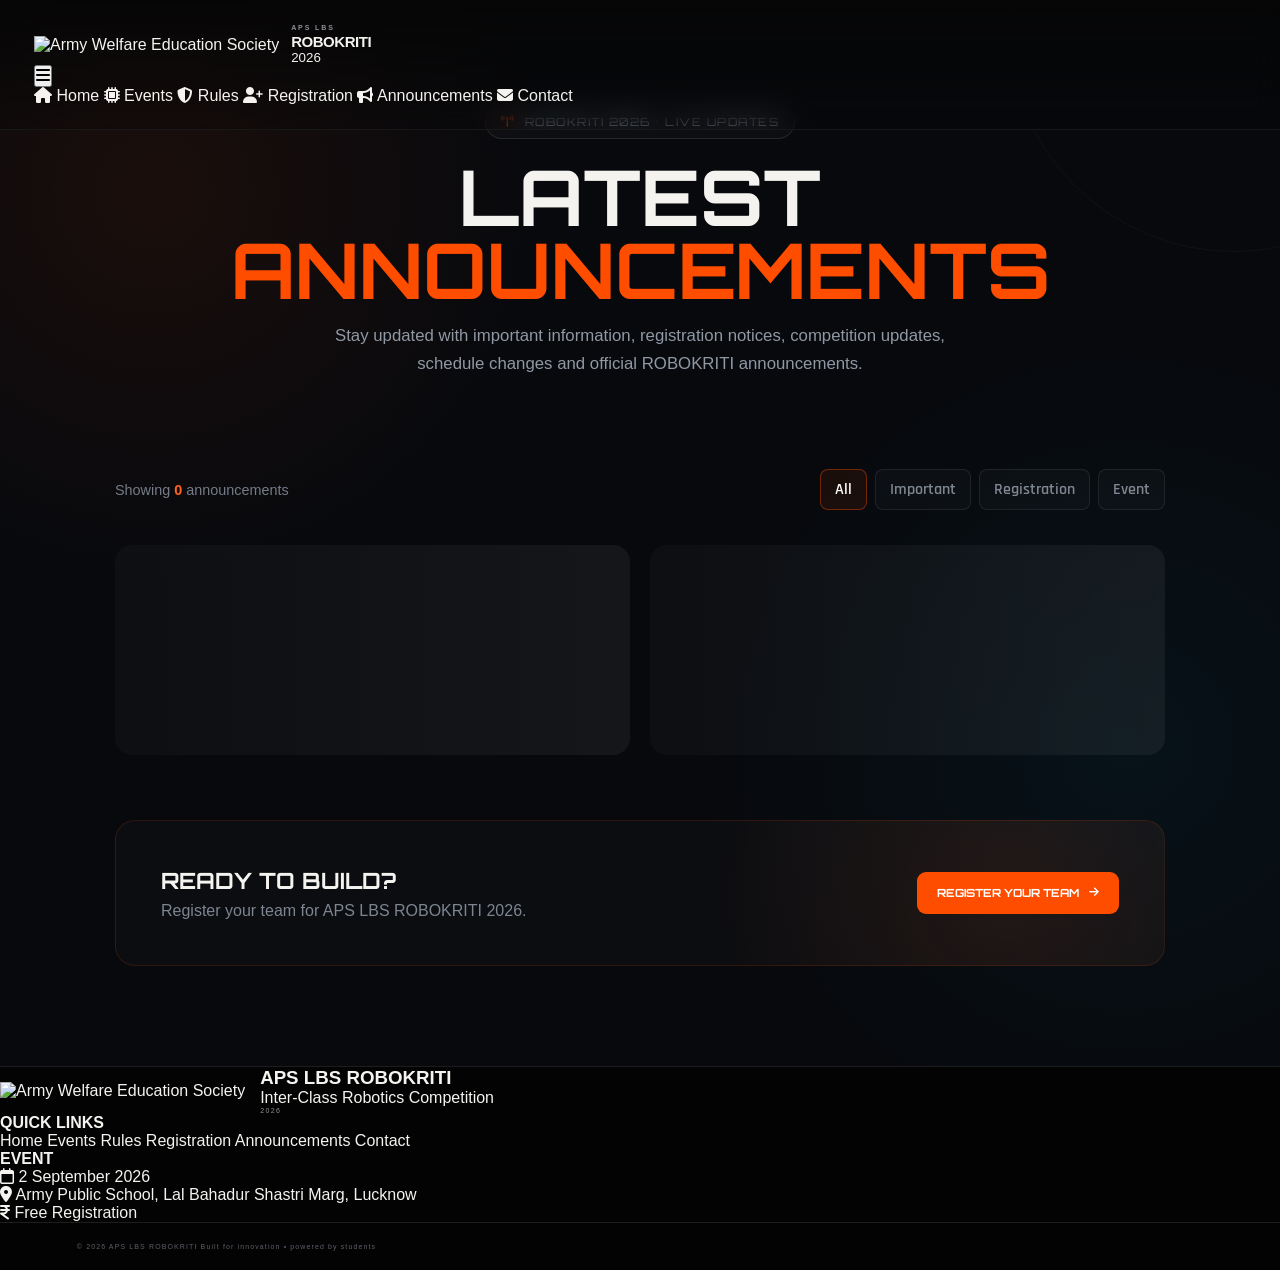
==== announcements.html @ d6bb949b "Add announcements.html with initial structure and styles" ====
<!DOCTYPE html>
<html lang="en">
<head>
  <meta charset="UTF-8">
  <meta name="viewport" content="width=device-width, initial-scale=1.0">

  <title>Announcements | APS LBS ROBOKRITI 2026</title>

  <meta
    name="description"
    content="Latest announcements and updates from APS LBS ROBOKRITI 2026."
  >

  <link rel="preconnect" href="https://fonts.googleapis.com">
  <link rel="preconnect" href="https://fonts.gstatic.com" crossorigin>

  <link
    href="https://fonts.googleapis.com/css2?family=Orbitron:wght@400;500;600;700;800&family=Rajdhani:wght@400;500;600;700&display=swap"
    rel="stylesheet"
  >

  <link
    rel="stylesheet"
    href="https://cdnjs.cloudflare.com/ajax/libs/font-awesome/6.5.2/css/all.min.css"
  >

  <link rel="stylesheet" href="style.css">

  <style>

    /* =====================================================
       ANNOUNCEMENTS PAGE
    ===================================================== */

    .announcement-page {
      min-height: 100vh;
      background:
        radial-gradient(
          circle at 12% 18%,
          rgba(255, 77, 0, .08),
          transparent 28%
        ),
        radial-gradient(
          circle at 88% 70%,
          rgba(0, 190, 255, .05),
          transparent 30%
        ),
        #07090d;
    }

    .announcement-hero {
      padding: 105px 0 70px;
      position: relative;
      overflow: hidden;
    }

    .announcement-hero::before {
      content: "";
      position: absolute;
      width: 450px;
      height: 450px;
      border: 1px solid rgba(255,255,255,.035);
      border-radius: 50%;
      right: -180px;
      top: -200px;
    }

    .announcement-hero-inner {
      max-width: 950px;
      margin: auto;
      text-align: center;
      position: relative;
      z-index: 1;
    }

    .page-eyebrow {
      display: inline-flex;
      align-items: center;
      gap: 9px;
      padding: 9px 15px;
      border: 1px solid rgba(255,255,255,.1);
      border-radius: 50px;
      background: rgba(255,255,255,.025);
      color: #aeb4bf;
      font-family: "Orbitron", sans-serif;
      font-size: .7rem;
      letter-spacing: 1.5px;
    }

    .page-eyebrow i {
      color: #ff5b18;
    }

    .announcement-hero h1 {
      margin: 22px 0 15px;
      font-family: "Orbitron", sans-serif;
      font-size: clamp(2.5rem, 6vw, 5.4rem);
      line-height: .95;
    }

    .announcement-hero h1 span {
      color: #ff4d00;
    }

    .announcement-hero p {
      max-width: 650px;
      margin: auto;
      color: #9098a4;
      font-size: 1.05rem;
      line-height: 1.7;
    }


    /* =====================================================
       FILTER BAR
    ===================================================== */

    .announcement-content {
      padding: 20px 0 100px;
    }

    .announcement-toolbar {
      max-width: 1050px;
      margin: 0 auto 35px;
      display: flex;
      justify-content: space-between;
      align-items: center;
      gap: 20px;
    }

    .announcement-count {
      color: #747c87;
      font-size: .9rem;
    }

    .announcement-count strong {
      color: #ff641f;
    }

    .announcement-filters {
      display: flex;
      gap: 8px;
      flex-wrap: wrap;
    }

    .filter-btn {
      border: 1px solid rgba(255,255,255,.08);
      background: rgba(255,255,255,.025);
      color: #7f8792;
      padding: 9px 14px;
      border-radius: 8px;
      cursor: pointer;
      font-family: "Rajdhani", sans-serif;
      font-weight: 600;
      transition: .25s ease;
    }

    .filter-btn:hover,
    .filter-btn.active {
      color: white;
      border-color: rgba(255,77,0,.4);
      background: rgba(255,77,0,.08);
    }


    /* =====================================================
       ANNOUNCEMENT GRID
    ===================================================== */

    .announcement-grid {
      max-width: 1050px;
      margin: auto;
      display: grid;
      grid-template-columns: repeat(2, 1fr);
      gap: 20px;
    }

    .announcement-card {
      position: relative;
      padding: 27px;
      border: 1px solid rgba(255,255,255,.08);
      border-radius: 17px;
      background: rgba(14,17,22,.9);
      overflow: hidden;
      transition:
        transform .3s ease,
        border-color .3s ease,
        box-shadow .3s ease;
    }

    .announcement-card::before {
      content: "";
      position: absolute;
      left: 0;
      top: 20px;
      bottom: 20px;
      width: 2px;
      background: #ff4d00;
      opacity: .8;
    }

    .announcement-card:hover {
      transform: translateY(-5px);
      border-color: rgba(255,77,0,.28);
      box-shadow: 0 20px 55px rgba(0,0,0,.25);
    }

    .announcement-card.hidden {
      display: none;
    }

    .announcement-meta {
      display: flex;
      justify-content: space-between;
      align-items: center;
      gap: 15px;
      margin-bottom: 18px;
    }

    .announcement-tag {
      padding: 5px 9px;
      border-radius: 6px;
      background: rgba(255,77,0,.08);
      color: #ff651f;
      font-family: "Orbitron", sans-serif;
      font-size: .6rem;
      letter-spacing: .8px;
    }

    .announcement-date {
      color: #656d78;
      font-size: .78rem;
    }

    .announcement-card h2 {
      margin: 0 0 10px;
      font-family: "Orbitron", sans-serif;
      font-size: 1.05rem;
      line-height: 1.45;
    }

    .announcement-card p {
      margin: 0;
      color: #858d99;
      line-height: 1.65;
      font-size: .92rem;
    }

    .announcement-footer {
      margin-top: 20px;
      padding-top: 15px;
      border-top: 1px solid rgba(255,255,255,.06);
      display: flex;
      align-items: center;
      gap: 8px;
      color: #626a75;
      font-size: .75rem;
    }

    .announcement-footer i {
      color: #ff5d18;
    }


    /* =====================================================
       EMPTY STATE
    ===================================================== */

    .empty-state {
      max-width: 700px;
      margin: 30px auto;
      padding: 60px 25px;
      text-align: center;
      border: 1px dashed rgba(255,255,255,.1);
      border-radius: 18px;
      background: rgba(255,255,255,.015);
    }

    .empty-state i {
      font-size: 2.5rem;
      color: #505863;
      margin-bottom: 20px;
    }

    .empty-state h2 {
      margin: 0 0 10px;
      font-family: "Orbitron", sans-serif;
      font-size: 1.2rem;
    }

    .empty-state p {
      color: #727a85;
      line-height: 1.6;
      margin: 0;
    }


    /* =====================================================
       LOADING
    ===================================================== */

    .announcement-loading {
      max-width: 1050px;
      margin: auto;
      display: grid;
      grid-template-columns: repeat(2, 1fr);
      gap: 20px;
    }

    .loading-card {
      height: 210px;
      border-radius: 17px;
      background:
        linear-gradient(
          90deg,
          rgba(255,255,255,.025),
          rgba(255,255,255,.055),
          rgba(255,255,255,.025)
        );
      background-size: 200% 100%;
      animation: loadingMove 1.5s infinite;
    }

    @keyframes loadingMove {

      0% {
        background-position: 200% 0;
      }

      100% {
        background-position: -200% 0;
      }

    }


    /* =====================================================
       CTA
    ===================================================== */

    .announcement-cta {
      max-width: 1050px;
      margin: 65px auto 0;
      padding: 45px;
      border: 1px solid rgba(255,77,0,.14);
      border-radius: 20px;
      background:
        radial-gradient(
          circle at 85% 50%,
          rgba(255,77,0,.09),
          transparent 35%
        ),
        rgba(255,255,255,.02);
      display: flex;
      justify-content: space-between;
      align-items: center;
      gap: 25px;
    }

    .announcement-cta h2 {
      margin: 0 0 8px;
      font-family: "Orbitron", sans-serif;
      font-size: 1.4rem;
    }

    .announcement-cta p {
      margin: 0;
      color: #7d8590;
    }

    .announcement-cta a {
      flex-shrink: 0;
      display: inline-flex;
      align-items: center;
      gap: 10px;
      padding: 14px 20px;
      border-radius: 9px;
      background: #ff4d00;
      color: white;
      text-decoration: none;
      font-family: "Orbitron", sans-serif;
      font-size: .7rem;
      font-weight: 700;
    }


    /* =====================================================
       RESPONSIVE
    ===================================================== */

    @media (max-width: 750px) {

      .announcement-hero {
        padding: 75px 0 45px;
      }

      .announcement-grid,
      .announcement-loading {
        grid-template-columns: 1fr;
      }

      .announcement-toolbar {
        flex-direction: column;
        align-items: flex-start;
      }

      .announcement-cta {
        flex-direction: column;
        align-items: flex-start;
        padding: 30px 25px;
      }

      .announcement-cta a {
        width: 100%;
        justify-content: center;
      }

    }

  </style>
</head>


<body>


<!-- =====================================================
     HEADER
===================================================== -->

<header class="site-header">

  <div class="container nav-container">

    <a href="index.html" class="brand">

      <img
        src="https://i.ibb.co/4ZPrGYz7/Army-Welfare-Education-Society-logo-1.png"
        alt="Army Welfare Education Society"
      >

      <div class="brand-text">

        <span>APS LBS</span>

        <strong>ROBOKRITI</strong>

        <small>2026</small>

      </div>

    </a>


    <button
      class="menu-toggle"
      id="menuToggle"
      type="button"
      aria-label="Open menu"
    >

      <i class="fa-solid fa-bars"></i>

    </button>


    <nav
      class="main-nav"
      id="mainNav"
    >

      <a href="index.html">

        <i class="fa-solid fa-house"></i>

        Home

      </a>


      <a href="events.html">

        <i class="fa-solid fa-microchip"></i>

        Events

      </a>


      <a href="rules.html">

        <i class="fa-solid fa-shield-halved"></i>

        Rules

      </a>


      <a href="registration.html">

        <i class="fa-solid fa-user-plus"></i>

        Registration

      </a>


      <a
        href="announcements.html"
        class="active"
      >

        <i class="fa-solid fa-bullhorn"></i>

        Announcements

      </a>


      <a href="contact.html">

        <i class="fa-solid fa-envelope"></i>

        Contact

      </a>

    </nav>

  </div>

</header>



<main class="announcement-page">


<!-- =====================================================
     HERO
===================================================== -->

<section class="announcement-hero">

  <div class="container announcement-hero-inner">

    <div class="page-eyebrow">

      <i class="fa-solid fa-tower-broadcast"></i>

      ROBOKRITI 2026 • LIVE UPDATES

    </div>


    <h1>

      LATEST
      <span>ANNOUNCEMENTS</span>

    </h1>


    <p>

      Stay updated with important information,
      registration notices, competition updates,
      schedule changes and official ROBOKRITI announcements.

    </p>

  </div>

</section>



<!-- =====================================================
     CONTENT
===================================================== -->

<section class="announcement-content">

  <div class="container">


    <div class="announcement-toolbar">

      <div class="announcement-count">

        Showing
        <strong id="announcementCount">0</strong>
        announcements

      </div>


      <div class="announcement-filters">

        <button
          class="filter-btn active"
          data-filter="all"
        >
          All
        </button>

        <button
          class="filter-btn"
          data-filter="important"
        >
          Important
        </button>

        <button
          class="filter-btn"
          data-filter="registration"
        >
          Registration
        </button>

        <button
          class="filter-btn"
          data-filter="event"
        >
          Event
        </button>

      </div>

    </div>



    <!-- LOADING -->

    <div
      class="announcement-loading"
      id="announcementLoading"
    >

      <div class="loading-card"></div>

      <div class="loading-card"></div>

    </div>



    <!-- ANNOUNCEMENTS -->

    <div
      class="announcement-grid"
      id="announcementGrid"
    ></div>



    <!-- EMPTY -->

    <div
      class="empty-state"
      id="emptyState"
      style="display:none;"
    >

      <i class="fa-regular fa-bell-slash"></i>

      <h2>
        NO ANNOUNCEMENTS YET
      </h2>

      <p>
        There are currently no published announcements.
        Please check back later for official ROBOKRITI updates.
      </p>

    </div>



    <!-- CTA -->

    <div class="announcement-cta">

      <div>

        <h2>
          READY TO BUILD?
        </h2>

        <p>
          Register your team for APS LBS ROBOKRITI 2026.
        </p>

      </div>


      <a href="registration.html">

        REGISTER YOUR TEAM

        <i class="fa-solid fa-arrow-right"></i>

      </a>

    </div>

  </div>

</section>

</main>



<!-- =====================================================
     FOOTER
===================================================== -->

<footer class="site-footer">

  <div class="container footer-grid">


    <div class="footer-brand">

      <img
        src="https://i.ibb.co/4ZPrGYz7/Army-Welfare-Education-Society-logo-1.png"
        alt="Army Welfare Education Society"
      >

      <div>

        <h3>
          APS LBS ROBOKRITI
        </h3>

        <p>
          Inter-Class Robotics Competition
        </p>

        <span>
          2026
        </span>

      </div>

    </div>


    <div class="footer-links">

      <h4>
        QUICK LINKS
      </h4>

      <a href="index.html">
        Home
      </a>

      <a href="events.html">
        Events
      </a>

      <a href="rules.html">
        Rules
      </a>

      <a href="registration.html">
        Registration
      </a>

      <a href="announcements.html">
        Announcements
      </a>

      <a href="contact.html">
        Contact
      </a>

    </div>


    <div class="footer-event">

      <h4>
        EVENT
      </h4>

      <p>

        <i class="fa-regular fa-calendar"></i>

        2 September 2026

      </p>


      <p>

        <i class="fa-solid fa-location-dot"></i>

        Army Public School,
        Lal Bahadur Shastri Marg, Lucknow

      </p>


      <p>

        <i class="fa-solid fa-indian-rupee-sign"></i>

        Free Registration

      </p>

    </div>

  </div>


  <div class="footer-bottom">

    <div class="container">

      <span>
        © 2026 APS LBS ROBOKRITI
      </span>

      <span>
        Built for innovation • powered by students
      </span>

    </div>

  </div>

</footer>



<!-- =====================================================
     FIREBASE
===================================================== -->

<script type="module">

  import {
    initializeApp
  } from
  "https://www.gstatic.com/firebasejs/12.17.1/firebase-app.js";


  import {
    getDatabase,
    ref,
    onValue
  } from
  "https://www.gstatic.com/firebasejs/12.17.1/firebase-database.js";


  /* =====================================================
     FIREBASE CONFIG
  ===================================================== */

  const firebaseConfig = {

    apiKey:
      "AIzaSyDW7Wi_8ea-Ph1TvIEpobXeIFUQQox_Yhg",

    authDomain:
      "robokriti-2026.firebaseapp.com",

    databaseURL:
      "https://robokriti-2026-default-rtdb.firebaseio.com",

    projectId:
      "robokriti-2026",

    storageBucket:
      "robokriti-2026.firebasestorage.app",

    messagingSenderId:
      "914721813222",

    appId:
      "1:914721813222:web:57abd3093b8255330dc127",

    measurementId:
      "G-Z0S778MGZZ"

  };


  /* =====================================================
     INITIALIZE
  ===================================================== */

  const app =
    initializeApp(firebaseConfig);

  const database =
    getDatabase(app);


  /* =====================================================
     ELEMENTS
  ===================================================== */

  const grid =
    document.getElementById(
      "announcementGrid"
    );

  const loading =
    document.getElementById(
      "announcementLoading"
    );

  const empty =
    document.getElementById(
      "emptyState"
    );

  const count =
    document.getElementById(
      "announcementCount"
    );


  let announcements = [];

  let currentFilter = "all";


  /* =====================================================
     DATE FORMATTER
  ===================================================== */

  function formatDate(value) {

    if (!value) {
      return "Recently";
    }


    const date =
      new Date(value);


    if (Number.isNaN(date.getTime())) {
      return "Recently";
    }


    return date.toLocaleDateString(
      "en-IN",
      {
        day: "numeric",
        month: "short",
        year: "numeric"
      }
    );

  }


  /* =====================================================
     ESCAPE HTML
     
     Important because announcement text is stored
     in Firebase and should never be inserted directly
     as raw HTML.
  ===================================================== */

  function escapeHTML(value) {

    return String(value ?? "")
      .replace(/&/g, "&amp;")
      .replace(/</g, "&lt;")
      .replace(/>/g, "&gt;")
      .replace(/"/g, "&quot;")
      .replace(/'/g, "&#039;");

  }


  /* =====================================================
     CATEGORY NORMALIZER
  ===================================================== */

  function normalizeCategory(category) {

    const value =
      String(category || "")
        .trim()
        .toLowerCase();


    if (
      value === "important" ||
      value === "registration" ||
      value === "event"
    ) {

      return value;

    }


    return "event";

  }


  /* =====================================================
     RENDER
  ===================================================== */

  function renderAnnouncements() {

    grid.innerHTML = "";


    const filtered =
      announcements.filter(item => {

        if (currentFilter === "all") {
          return true;
        }

        return normalizeCategory(
          item.category
        ) === currentFilter;

      });


    count.textContent =
      filtered.length;


    if (filtered.length === 0) {

      empty.style.display = "block";

      return;

    }


    empty.style.display = "none";


    filtered.forEach(item => {

      const category =
        normalizeCategory(
          item.category
        );


      const card =
        document.createElement("article");


      card.className =
        "announcement-card";


      card.dataset.category =
        category;


      card.innerHTML = `

        <div class="announcement-meta">

          <span class="announcement-tag">

            ${escapeHTML(
              category.toUpperCase()
            )}

          </span>

          <span class="announcement-date">

            ${escapeHTML(
              formatDate(
                item.createdAt ||
                item.date
              )
            )}

          </span>

        </div>


        <h2>

          ${escapeHTML(
            item.title ||
            "ROBOKRITI Announcement"
          )}

        </h2>


        <p>

          ${escapeHTML(
            item.message ||
            item.description ||
            ""
          )}

        </p>


        <div class="announcement-footer">

          <i class="fa-solid fa-circle-check"></i>

          Official ROBOKRITI Update

        </div>

      `;


      grid.appendChild(card);

    });

  }


  /* =====================================================
     FIREBASE ANNOUNCEMENTS
     
     Expected structure:
     
     announcements
       announcementId
         title
         message
         category
         createdAt
         published
     
  ===================================================== */

  const announcementsRef =
    ref(
      database,
      "announcements"
    );


  onValue(
    announcementsRef,
    snapshot => {

      loading.style.display = "none";


      if (!snapshot.exists()) {

        announcements = [];

        renderAnnouncements();

        return;

      }


      const data =
        snapshot.val();


      announcements =
        Object.entries(data)
          .map(
            ([id, value]) => ({

              id,

              ...value

            })
          )
          .filter(item => {

            /*
              Only display announcements that
              are explicitly published.

              If the field doesn't exist, we also
              allow the announcement for compatibility
              with the first version of the system.
            */

            return (
              item.published === undefined ||
              item.published === true
            );

          })
          .sort(
            (a, b) => {

              const dateA =
                new Date(
                  a.createdAt ||
                  a.date ||
                  0
                ).getTime();

              const dateB =
                new Date(
                  b.createdAt ||
                  b.date ||
                  0
                ).getTime();

              return dateB - dateA;

            }
          );


      renderAnnouncements();

    },

    error => {

      console.error(
        "Announcement read error:",
        error
      );


      loading.style.display = "none";

      announcements = [];

      renderAnnouncements();

    }
  );


  /* =====================================================
     FILTERS
  ===================================================== */

  document
    .querySelectorAll(".filter-btn")
    .forEach(button => {

      button.addEventListener(
        "click",
        () => {

          document
            .querySelectorAll(".filter-btn")
            .forEach(btn =>
              btn.classList.remove("active")
            );


          button.classList.add("active");


          currentFilter =
            button.dataset.filter;


          renderAnnouncements();

        }
      );

    });


  /* =====================================================
     MOBILE NAVIGATION
  ===================================================== */

  const menuToggle =
    document.getElementById(
      "menuToggle"
    );

  const mainNav =
    document.getElementById(
      "mainNav"
    );


  menuToggle.addEventListener(
    "click",
    () => {

      mainNav.classList.toggle("open");


      const icon =
        menuToggle.querySelector("i");


      if (
        mainNav.classList.contains("open")
      ) {

        icon.classList.remove(
          "fa-bars"
        );

        icon.classList.add(
          "fa-xmark"
        );

      } else {

        icon.classList.remove(
          "fa-xmark"
        );

        icon.classList.add(
          "fa-bars"
        );

      }

    }
  );


  document
    .querySelectorAll(".main-nav a")
    .forEach(link => {

      link.addEventListener(
        "click",
        () => {

          mainNav.classList.remove(
            "open"
          );


          const icon =
            menuToggle.querySelector("i");


          icon.classList.remove(
            "fa-xmark"
          );

          icon.classList.add(
            "fa-bars"
          );

        }
      );

    });

</script>

</body>
  </html>
---- style.css ----
/* =========================================================
   APS LBS ROBOKRITI 2026
   GLOBAL DESIGN SYSTEM
========================================================= */

:root {
    --bg: #050505;
    --bg-soft: #0a0a0d;
    --surface: #101014;
    --surface-2: #15151b;

    --text: #f4f3ef;
    --muted: #8f9099;
    --muted-2: #5e6069;

    --line: rgba(255,255,255,0.10);
    --line-bright: rgba(255,255,255,0.18);

    --purple: #9d6cff;
    --purple-soft: rgba(157,108,255,0.22);

    --blue: #4c8dff;
    --orange: #ff7b45;

    --green: #67f5a1;

    --max-width: 1440px;

    --ease: cubic-bezier(.16,1,.3,1);
}


/* =========================================================
   RESET
========================================================= */

* {
    margin: 0;
    padding: 0;
    box-sizing: border-box;
}

html {
    scroll-behavior: smooth;
    background: var(--bg);
}

body {
    min-height: 100vh;
    background: var(--bg);
    color: var(--text);

    font-family: "Inter", sans-serif;

    overflow-x: hidden;

    -webkit-font-smoothing: antialiased;
    text-rendering: optimizeLegibility;
}

body.menu-open {
    overflow: hidden;
}

a {
    color: inherit;
    text-decoration: none;
}

button {
    font: inherit;
}

img {
    max-width: 100%;
    display: block;
}


/* =========================================================
   PRELOADER
========================================================= */

.preloader {
    position: fixed;
    inset: 0;
    z-index: 99999;

    display: flex;
    flex-direction: column;
    align-items: center;
    justify-content: center;

    background: #030303;

    transition:
        opacity .8s var(--ease),
        visibility .8s var(--ease);
}

.preloader.loaded {
    opacity: 0;
    visibility: hidden;
    pointer-events: none;
}

.loader-logo {
    text-align: center;
    line-height: .9;
}

.loader-logo span {
    display: block;

    margin-bottom: 9px;

    color: var(--muted);

    font-size: 10px;
    font-weight: 700;
    letter-spacing: .28em;
}

.loader-logo strong {
    display: block;

    font-family: "Space Grotesk", sans-serif;

    font-size: clamp(38px, 8vw, 80px);
    font-weight: 700;
    letter-spacing: -.06em;

    background:
        linear-gradient(
            100deg,
            #ffffff,
            #a982ff 45%,
            #ffffff
        );

    -webkit-background-clip: text;
    background-clip: text;
    color: transparent;
}

.loader-logo small {
    display: block;

    margin-top: 12px;

    font-size: 11px;
    letter-spacing: .45em;
    color: var(--muted);
}

.loader-line {
    width: 180px;
    height: 1px;

    margin-top: 35px;

    overflow: hidden;

    background: rgba(255,255,255,.12);
}

.loader-line span {
    display: block;

    width: 0;
    height: 100%;

    background: #fff;

    animation: loadingLine 1.7s var(--ease) forwards;
}

.preloader p {
    margin-top: 16px;

    color: var(--muted-2);

    font-size: 8px;
    letter-spacing: .22em;
}

@keyframes loadingLine {
    from {
        width: 0;
    }

    to {
        width: 100%;
    }
}


/* =========================================================
   BACKGROUND
========================================================= */

.ambient-background {
    position: fixed;
    inset: 0;

    z-index: -5;

    overflow: hidden;

    pointer-events: none;
}

.ambient-orb {
    position: absolute;

    width: 600px;
    height: 600px;

    border-radius: 50%;

    filter: blur(100px);

    opacity: .15;

    animation:
        orbFloat 14s ease-in-out infinite alternate;
}

.orb-one {
    top: -250px;
    right: -150px;

    background: var(--purple);
}

.orb-two {
    top: 45%;
    left: -350px;

    background: var(--blue);

    animation-delay: -5s;
}

.orb-three {
    right: -300px;
    bottom: -350px;

    background: var(--orange);

    animation-delay: -9s;
}

@keyframes orbFloat {
    from {
        transform: translate3d(0,0,0) scale(1);
    }

    to {
        transform: translate3d(50px,-35px,0) scale(1.12);
    }
}

.grid-background {
    position: fixed;
    inset: 0;

    z-index: -4;

    pointer-events: none;

    opacity: .20;

    background-image:
        linear-gradient(
            rgba(255,255,255,.035) 1px,
            transparent 1px
        ),
        linear-gradient(
            90deg,
            rgba(255,255,255,.035) 1px,
            transparent 1px
        );

    background-size: 80px 80px;

    mask-image:
        linear-gradient(
            to bottom,
            black,
            transparent 90%
        );
}

.noise-layer {
    position: fixed;
    inset: 0;

    z-index: 9990;

    pointer-events: none;

    opacity: .035;

    background-image:
        url("data:image/svg+xml,%3Csvg viewBox='0 0 180 180' xmlns='http://www.w3.org/2000/svg'%3E%3Cfilter id='n'%3E%3CfeTurbulence type='fractalNoise' baseFrequency='.85' numOctaves='4' stitchTiles='stitch'/%3E%3C/filter%3E%3Crect width='100%25' height='100%25' filter='url(%23n)' opacity='.8'/%3E%3C/svg%3E");

    mix-blend-mode: soft-light;
}

#particleCanvas {
    position: fixed;
    inset: 0;

    z-index: -3;

    width: 100%;
    height: 100%;

    pointer-events: none;

    opacity: .45;
}


/* =========================================================
   HEADER
========================================================= */

.site-header {
    position: fixed;
    top: 0;
    left: 0;

    width: 100%;

    z-index: 5000;

    display: flex;
    align-items: center;
    justify-content: space-between;

    padding: 24px 34px;

    border-bottom: 1px solid rgba(255,255,255,.07);

    background:
        linear-gradient(
            to bottom,
            rgba(5,5,5,.85),
            rgba(5,5,5,.18)
        );

    backdrop-filter: blur(14px);

    transition:
        background .35s ease,
        padding .35s ease;
}

.site-header.scrolled {
    padding-top: 15px;
    padding-bottom: 15px;

    background: rgba(5,5,5,.82);
}

.brand {
    display: flex;
    align-items: center;
    gap: 12px;
}

.brand-logo {
    width: 43px;
    height: 43px;

    display: grid;
    place-items: center;

    padding: 5px;

    border: 1px solid rgba(255,255,255,.16);
    border-radius: 50%;

    background: rgba(255,255,255,.04);
}

.brand-logo img {
    width: 100%;
    height: 100%;

    object-fit: contain;
}

.brand-text {
    display: flex;
    flex-direction: column;
}

.brand-text span {
    color: var(--muted);

    font-size: 7px;
    font-weight: 700;
    letter-spacing: .27em;
}

.brand-text strong {
    margin-top: 2px;

    font-family: "Space Grotesk", sans-serif;

    font-size: 15px;
    font-weight: 700;
    letter-spacing: -.03em;
}

.header-status {
    position: absolute;
    left: 50%;
    transform: translateX(-50%);

    display: flex;
    align-items: center;
    gap: 8px;

    color: var(--muted);

    font-size: 8px;
    font-weight: 700;
    letter-spacing: .16em;
}

.header-status strong {
    color: var(--green);
}

.status-dot {
    width: 6px;
    height: 6px;

    border-radius: 50%;

    background: var(--green);

    box-shadow:
        0 0 10px rgba(103,245,161,.8);

    animation: statusPulse 1.8s infinite;
}

@keyframes statusPulse {
    0%,100% {
        opacity: 1;
        transform: scale(1);
    }

    50% {
        opacity: .45;
        transform: scale(.65);
    }
}

.menu-button {
    width: 48px;
    height: 48px;

    display: flex;
    flex-direction: column;
    align-items: center;
    justify-content: center;
    gap: 5px;

    border: 1px solid rgba(255,255,255,.15);
    border-radius: 50%;

    background: rgba(255,255,255,.04);

    cursor: pointer;

    transition:
        background .3s ease,
        transform .3s ease,
        border-color .3s ease;
}

.menu-button:hover {
    transform: rotate(8deg);

    border-color: rgba(255,255,255,.4);

    background: rgba(255,255,255,.09);
}

.menu-button span {
    width: 17px;
    height: 1px;

    background: #fff;

    transition: transform .3s ease;
}

.menu-button span:nth-child(2) {
    width: 11px;
    margin-left: 6px;
}


/* =========================================================
   NAVIGATION OVERLAY
========================================================= */

.navigation-overlay {
    position: fixed;
    inset: 0;

    z-index: 4500;

    display: flex;
    flex-direction: column;

    padding: 30px 5vw;

    background:
        radial-gradient(
            circle at 80% 20%,
            rgba(157,108,255,.12),
            transparent 35%
        ),
        #050505;

    transform: translateY(-105%);

    transition:
        transform .8s var(--ease);

    overflow-y: auto;
}

.navigation-overlay.open {
    transform: translateY(0);
}

.nav-noise {
    position: absolute;
    inset: 0;

    opacity: .05;

    pointer-events: none;

    background-image:
        linear-gradient(
            rgba(255,255,255,.04) 1px,
            transparent 1px
        ),
        linear-gradient(
            90deg,
            rgba(255,255,255,.04) 1px,
            transparent 1px
        );

    background-size: 70px 70px;
}

.nav-top {
    position: relative;
    z-index: 2;

    display: flex;
    justify-content: space-between;
    align-items: center;

    color: var(--muted);

    font-size: 8px;
    letter-spacing: .22em;
}

.close-menu {
    width: 48px;
    height: 48px;

    position: relative;

    border: 1px solid rgba(255,255,255,.15);
    border-radius: 50%;

    background: transparent;

    cursor: pointer;
}

.close-menu span {
    position: absolute;

    left: 15px;

    width: 17px;
    height: 1px;

    background: #fff;
}

.close-menu span:first-child {
    transform: rotate(45deg);
}

.close-menu span:last-child {
    transform: rotate(-45deg);
}

.main-navigation {
    position: relative;
    z-index: 2;

    flex: 1;

    display: flex;
    flex-direction: column;
    justify-content: center;

    margin: 40px 0;
}

.main-navigation a {
    display: grid;

    grid-template-columns: 70px 1fr 30px;
    align-items: center;

    padding: 10px 0;

    border-bottom: 1px solid rgba(255,255,255,.08);

    transition:
        padding .35s var(--ease),
        color .35s ease;
}

.main-navigation a:hover {
    padding-left: 20px;
    color: var(--purple);
}

.main-navigation a span {
    color: var(--muted-2);

    font-family: "Space Grotesk", sans-serif;

    font-size: 10px;
}

.main-navigation a strong {
    font-family: "Space Grotesk", sans-serif;

    font-size: clamp(35px, 6vw, 85px);
    font-weight: 500;
    letter-spacing: -.065em;
    line-height: .95;
}

.main-navigation a i {
    font-size: 11px;
    color: var(--muted);
}

.nav-bottom {
    position: relative;
    z-index: 2;

    display: grid;
    grid-template-columns: repeat(3,1fr);

    gap: 20px;

    padding-top: 20px;

    border-top: 1px solid rgba(255,255,255,.1);
}

.nav-bottom div {
    display: flex;
    flex-direction: column;
    gap: 5px;
}

.nav-bottom small {
    color: var(--muted-2);

    font-size: 7px;
    letter-spacing: .18em;
}

.nav-bottom strong {
    font-size: 10px;
}


/* =========================================================
   COMMON
========================================================= */

.section-padding {
    padding: 140px 6vw;
}

.section-label {
    max-width: var(--max-width);

    margin: 0 auto 65px;

    display: flex;
    align-items: center;
    justify-content: space-between;

    color: var(--muted-2);

    font-size: 8px;
    font-weight: 700;
    letter-spacing: .18em;
}

.section-label a {
    display: flex;
    align-items: center;
    gap: 10px;

    color: var(--muted);

    transition: color .25s ease;
}

.section-label a:hover {
    color: #fff;
}

.eyebrow {
    color: var(--muted);

    font-size: 9px;
    font-weight: 700;
    letter-spacing: .23em;
}

.button {
    min-height: 55px;

    display: inline-flex;
    align-items: center;
    justify-content: center;
    gap: 18px;

    padding: 0 24px;

    border: 1px solid rgba(255,255,255,.15);

    font-size: 9px;
    font-weight: 800;
    letter-spacing: .13em;

    transition:
        transform .35s var(--ease),
        background .35s ease,
        border-color .35s ease;
}

.button i {
    font-size: 11px;

    transition: transform .35s var(--ease);
}

.button:hover {
    transform: translateY(-4px);
}

.button:hover i {
    transform: translateX(5px);
}

.button-primary {
    background: #fff;
    color: #050505;
}

.button-primary:hover {
    background: #ddd;
}

.button-secondary {
    background: rgba(255,255,255,.03);
    color: #fff;
}

.button-secondary:hover {
    background: rgba(255,255,255,.08);
    border-color: rgba(255,255,255,.35);
}


/* =========================================================
   HERO
========================================================= */

.hero-section {
    position: relative;

    min-height: 100svh;

    display: flex;
    align-items: center;

    padding:
        150px
        7vw
        100px;

    overflow: hidden;
}

.hero-scanline {
    position: absolute;
    left: 0;
    right: 0;

    height: 1px;

    top: 43%;

    background:
        linear-gradient(
            90deg,
            transparent,
            rgba(157,108,255,.3),
            transparent
        );

    opacity: .7;
}

.hero-content {
    position: relative;
    z-index: 5;

    width: 62%;
}

.hero-kicker {
    display: flex;
    align-items: center;
    gap: 12px;

    margin-bottom: 25px;

    color: var(--muted);

    font-size: 8px;
    font-weight: 700;
    letter-spacing: .18em;
}

.kicker-line {
    width: 32px;
    height: 1px;

    background: var(--purple);
}

.hero-title {
    position: relative;
}

.title-small {
    display: block;

    margin-left: 7px;

    color: var(--muted);

    font-family: "Space Grotesk", sans-serif;

    font-size: clamp(18px, 2vw, 30px);
    letter-spacing: -.04em;
}

.hero-title h1 {
    margin-left: -6px;

    font-family: "Space Grotesk", sans-serif;

    font-size: clamp(80px, 12vw, 190px);
    font-weight: 700;

    line-height: .77;

    letter-spacing: -.09em;

    white-space: nowrap;

    background:
        linear-gradient(
            100deg,
            #ffffff 10%,
            #d7d1ff 48%,
            #8664ff 100%
        );

    -webkit-background-clip: text;
    background-clip: text;

    color: transparent;

    text-shadow:
        0 0 70px rgba(157,108,255,.09);
}

.year-line {
    display: flex;
    align-items: flex-end;
    gap: 6px;

    margin-top: 22px;
    margin-left: 7px;
}

.year-line span {
    font-family: "Space Grotesk", sans-serif;

    color: #d8d8df;

    font-size: clamp(30px, 4vw, 60px);
    line-height: .8;
}

.year-line strong {
    font-family: "Space Grotesk", sans-serif;

    color: var(--purple);

    font-size: clamp(55px, 6vw, 90px);
    line-height: .68;
    letter-spacing: -.08em;
}

.year-tag {
    margin-left: 17px;
    padding-left: 14px;

    border-left: 1px solid rgba(255,255,255,.2);

    color: var(--muted);

    font-size: 7px !important;
    font-weight: 700;

    letter-spacing: .18em !important;
    line-height: 1.5 !important;
}

.hero-description {
    margin-top: 55px;
}

.hero-description p {
    margin-bottom: 8px;

    color: #fff;

    font-size: 10px;
    font-weight: 800;
    letter-spacing: .18em;
}

.hero-description span {
    color: var(--muted);

    font-size: 12px;
    line-height: 1.7;
}

.hero-actions {
    display: flex;
    flex-wrap: wrap;
    gap: 10px;

    margin-top: 30px;
}

.hero-visual {
    position: absolute;

    width: min(48vw, 700px);
    height: min(48vw, 700px);

    right: -4vw;
    top: 50%;

    transform: translateY(-50%);

    pointer-events: none;
}

.visual-ring {
    position: absolute;

    inset: 10%;

    border: 1px solid rgba(157,108,255,.15);

    border-radius: 50%;

    animation:
        ringRotate 24s linear infinite;
}

.ring-two {
    inset: 18%;

    border-color: rgba(76,141,255,.15);

    animation-duration: 18s;
    animation-direction: reverse;
}

.ring-three {
    inset: 29%;

    border-style: dashed;

    border-color: rgba(255,255,255,.11);

    animation-duration: 30s;
}

@keyframes ringRotate {
    to {
        transform: rotate(360deg);
    }
}

.robot-core {
    position: absolute;

    width: 36%;
    aspect-ratio: 1;

    left: 32%;
    top: 32%;

    display: grid;
    place-items: center;

    border:
        1px solid rgba(255,255,255,.25);

    background:
        radial-gradient(
            circle,
            rgba(157,108,255,.17),
            rgba(5,5,5,.65) 68%
        );

    box-shadow:
        0 0 70px rgba(157,108,255,.12),
        inset 0 0 60px rgba(157,108,255,.05);

    transform: rotate(45deg);

    animation:
        coreFloat 5s ease-in-out infinite;
}

@keyframes coreFloat {
    0%,100% {
        transform: rotate(45deg) translateY(0);
    }

    50% {
        transform: rotate(45deg) translateY(-10px);
    }
}

.core-grid {
    position: absolute;
    inset: 15%;

    opacity: .3;

    background-image:
        linear-gradient(
            rgba(255,255,255,.25) 1px,
            transparent 1px
        ),
        linear-gradient(
            90deg,
            rgba(255,255,255,.25) 1px,
            transparent 1px
        );

    background-size: 15px 15px;
}

.core-center {
    position: relative;
    z-index: 2;

    width: 46%;
    aspect-ratio: 1;

    display: grid;
    place-items: center;

    transform: rotate(-45deg);

    border: 1px solid rgba(255,255,255,.25);

    background: rgba(5,5,5,.65);
}

.core-center span {
    position: absolute;

    width: 7px;
    height: 7px;

    top: 9px;
    right: 9px;

    border-radius: 50%;

    background: var(--green);

    box-shadow: 0 0 15px var(--green);
}

.core-center strong {
    font-family: "Space Grotesk", sans-serif;

    font-size: clamp(18px, 3vw, 42px);

    letter-spacing: -.08em;

    color: #fff;
}

.core-line {
    position: absolute;

    background: rgba(255,255,255,.2);
}

.line-top,
.line-bottom {
    left: 15%;
    right: 15%;
    height: 1px;
}

.line-top {
    top: 13%;
}

.line-bottom {
    bottom: 13%;
}

.line-left,
.line-right {
    top: 15%;
    bottom: 15%;
    width: 1px;
}

.line-left {
    left: 13%;
}

.line-right {
    right: 13%;
}

.visual-label {
    position: absolute;

    display: flex;
    flex-direction: column;
    gap: 3px;

    font-family: "Space Grotesk", sans-serif;
}

.visual-label span {
    color: var(--muted-2);

    font-size: 7px;
    letter-spacing: .2em;
}

.visual-label strong {
    color: #fff;

    font-size: 10px;
    letter-spacing: .1em;
}

.label-top {
    top: 16%;
    left: 18%;
}

.label-right {
    right: 12%;
    top: 44%;
}

.label-bottom {
    bottom: 17%;
    left: 30%;
}

.hero-bottom {
    position: absolute;

    left: 7vw;
    right: 7vw;
    bottom: 35px;

    display: grid;
    grid-template-columns: 1fr auto 1fr;
    align-items: end;

    color: var(--muted-2);
}

.hero-location {
    display: flex;
    gap: 9px;
    align-items: flex-start;

    font-size: 7px;
    font-weight: 700;
    letter-spacing: .15em;
    line-height: 1.7;
}

.hero-location i {
    color: var(--purple);
    font-size: 10px;
}

.scroll-indicator {
    display: flex;
    flex-direction: column;
    align-items: center;
    gap: 10px;

    color: var(--muted);

    font-size: 7px;
    font-weight: 700;
    letter-spacing: .18em;
}

.scroll-line {
    width: 1px;
    height: 35px;

    overflow: hidden;

    background: rgba(255,255,255,.15);
}

.scroll-line span {
    display: block;

    width: 100%;
    height: 40%;

    background: #fff;

    animation:
        scrollLine 1.7s ease-in-out infinite;
}

@keyframes scrollLine {
    from {
        transform: translateY(-100%);
    }

    to {
        transform: translateY(250%);
    }
}

.hero-date {
    display: flex;
    flex-direction: column;
    align-items: flex-end;
    gap: 5px;
}

.hero-date small {
    color: var(--muted-2);

    font-size: 7px;
    letter-spacing: .18em;
}

.hero-date strong {
    color: #fff;

    font-family: "Space Grotesk", sans-serif;

    font-size: 11px;
    letter-spacing: .08em;
}


/* =========================================================
   STATUS STRIP
========================================================= */

.status-strip {
    display: grid;

    grid-template-columns:
        repeat(5, 1fr);

    border-top: 1px solid var(--line);
    border-bottom: 1px solid var(--line);

    background: rgba(255,255,255,.015);
}

.status-item {
    min-height: 110px;

    display: flex;
    flex-direction: column;
    justify-content: center;

    padding: 20px 25px;

    border-right: 1px solid var(--line);
}

.status-item:last-child {
    border-right: 0;
}

.status-item small {
    margin-bottom: 8px;

    color: var(--muted-2);

    font-size: 7px;
    letter-spacing: .18em;
}

.status-item strong {
    font-family: "Space Grotesk", sans-serif;

    color: #eee;

    font-size: 10px;
    letter-spacing: .03em;
}


/* =========================================================
   INTRO
========================================================= */

.intro-section {
    max-width: var(--max-width);
    margin: auto;
}

.intro-heading {
    max-width: 1000px;
}

.intro-heading h2 {
    margin-top: 16px;

    font-family: "Space Grotesk", sans-serif;

    font-size: clamp(55px, 8vw, 125px);
    font-weight: 500;

    line-height: .85;

    letter-spacing: -.075em;
}

.intro-heading h2 span {
    color: transparent;

    -webkit-text-stroke: 1px rgba(255,255,255,.45);
}

.intro-grid {
    display: grid;

    grid-template-columns: 100px 1fr 200px;

    gap: 45px;

    margin-top: 80px;
    padding-top: 30px;

    border-top: 1px solid var(--line);
}

.intro-number {
    color: var(--purple);

    font-family: "Space Grotesk", sans-serif;

    font-size: 13px;
}

.intro-text {
    max-width: 630px;
}

.intro-text p {
    margin-bottom: 20px;

    color: var(--muted);

    font-size: 14px;
    line-height: 1.8;
}

.intro-text p:first-child {
    color: #ddd;
}

.intro-mark {
    display: flex;
    flex-direction: column;
    align-items: flex-end;
    justify-content: space-between;

    min-height: 160px;
}

.intro-mark span {
    font-family: "Space Grotesk", sans-serif;

    font-size: 85px;
    font-weight: 700;

    line-height: .8;

    color: rgba(255,255,255,.04);
}

.intro-mark small {
    color: var(--muted-2);

    font-size: 7px;
    letter-spacing: .2em;
    line-height: 1.7;

    text-align: right;
}


/* =========================================================
   EVENTS
========================================================= */

.events-preview {
    max-width: var(--max-width);

    margin: auto;
}

.events-heading {
    margin-bottom: 70px;
}

.events-heading h2 {
    margin-top: 15px;

    font-family: "Space Grotesk", sans-serif;

    font-size: clamp(55px, 8vw, 120px);

    font-weight: 500;

    line-height: .82;

    letter-spacing: -.08em;
}

.events-heading h2 span {
    color: var(--purple);
}

.event-list {
    display: grid;

    grid-template-columns:
        repeat(2, 1fr);

    border-top: 1px solid var(--line);
    border-left: 1px solid var(--line);
}

.event-card {
    position: relative;

    min-height: 610px;

    padding: 35px;

    overflow: hidden;

    border-right: 1px solid var(--line);
    border-bottom: 1px solid var(--line);

    background:
        linear-gradient(
            145deg,
            rgba(255,255,255,.035),
            rgba(255,255,255,.005)
        );

    transition:
        background .5s ease,
        transform .5s var(--ease);
}

.event-card:hover {
    background:
        linear-gradient(
            145deg,
            rgba(157,108,255,.09),
            rgba(255,255,255,.01)
        );
}

.event-number {
    position: absolute;

    top: 25px;
    right: 30px;

    color: var(--muted-2);

    font-size: 8px;
    letter-spacing: .2em;
}

.event-visual {
    position: relative;

    height: 300px;

    margin: -5px -5px 35px;

    overflow: hidden;

    border: 1px solid rgba(255,255,255,.06);

    background:
        radial-gradient(
            circle at center,
            rgba(157,108,255,.08),
            transparent 65%
        );
}

.event-visual-grid {
    position: absolute;
    inset: 0;

    background-image:
        linear-gradient(
            rgba(255,255,255,.04) 1px,
            transparent 1px
        ),
        linear-gradient(
            90deg,
            rgba(255,255,255,.04) 1px,
            transparent 1px
        );

    background-size: 35px 35px;

    mask-image:
        radial-gradient(
            circle,
            black,
            transparent 85%
        );
}

.event-machine {
    position: absolute;

    width: 115px;
    height: 65px;

    top: 50%;
    left: 50%;

    transform:
        translate(-50%,-50%)
        skewX(-15deg)
        rotate(-6deg);

    border: 1px solid rgba(255,255,255,.35);

    background:
        linear-gradient(
            135deg,
            rgba(255,255,255,.15),
            rgba(157,108,255,.06)
        );

    box-shadow:
        0 0 50px rgba(157,108,255,.12);

    animation:
        machineFloat 3s ease-in-out infinite;
}

.event-machine::before,
.event-machine::after {
    content: "";

    position: absolute;

    bottom: -15px;

    width: 28px;
    height: 15px;

    border: 1px solid rgba(255,255,255,.25);

    background: #08080a;
}

.event-machine::before {
    left: 10px;
}

.event-machine::after {
    right: 10px;
}

.event-machine div {
    position: absolute;

    width: 8px;
    height: 8px;

    border-radius: 50%;

    background: var(--purple);

    box-shadow: 0 0 18px var(--purple);
}

.event-machine div:nth-child(1) {
    top: 10px;
    left: 10px;
}

.event-machine div:nth-child(2) {
    top: 10px;
    right: 10px;
}

.event-machine div:nth-child(3) {
    bottom: 10px;
    left: 50%;

    transform: translateX(-50%);

    width: 25px;
    height: 1px;

    border-radius: 0;
}

@keyframes machineFloat {
    0%,100% {
        transform:
            translate(-50%,-50%)
            skewX(-15deg)
            rotate(-6deg);
    }

    50% {
        transform:
            translate(-50%,-55%)
            skewX(-15deg)
            rotate(-2deg);
    }
}


/* TUG */

.tug-machine {
    position: absolute;

    width: 70px;
    height: 45px;

    top: 50%;

    border: 1px solid rgba(255,255,255,.3);

    background: rgba(255,255,255,.06);

    animation:
        tugPull 3s ease-in-out infinite;
}

.machine-a {
    left: 18%;
}

.machine-b {
    right: 18%;

    animation-delay: -1.5s;
}

.tug-machine::before,
.tug-machine::after {
    content: "";

    position: absolute;

    bottom: -11px;

    width: 17px;
    height: 11px;

    border: 1px solid rgba(255,255,255,.2);
}

.tug-machine::before {
    left: 7px;
}

.tug-machine::after {
    right: 7px;
}

.tug-machine span {
    position: absolute;

    width: 7px;
    height: 7px;

    top: 8px;
    left: 50%;

    transform: translateX(-50%);

    border-radius: 50%;

    background: var(--purple);

    box-shadow: 0 0 15px var(--purple);
}

.tug-line {
    position: absolute;

    top: calc(50% + 2px);
    left: 25%;
    right: 25%;

    height: 1px;

    background:
        linear-gradient(
            90deg,
            var(--purple),
            #fff,
            var(--orange)
        );

    animation:
        tugLine 3s ease-in-out infinite;
}

@keyframes tugPull {
    0%,100% {
        transform: translateX(0);
    }

    50% {
        transform: translateX(20px);
    }
}

@keyframes tugLine {
    0%,100% {
        transform: scaleX(.85);
    }

    50% {
        transform: scaleX(1);
    }
}


/* WAR */

.war-arena {
    position: absolute;

    inset: 15%;

    border: 1px solid rgba(255,255,255,.13);

    background:
        linear-gradient(
            45deg,
            transparent 49%,
            rgba(255,255,255,.08) 50%,
            transparent 51%
        );
}

.war-center {
    position: absolute;

    width: 50px;
    height: 50px;

    left: 50%;
    top: 50%;

    transform: translate(-50%,-50%);

    border: 1px dashed rgba(255,255,255,.2);

    border-radius: 50%;
}

.war-bot {
    position: absolute;

    width: 60px;
    height: 38px;

    top: 50%;

    border: 1px solid rgba(255,255,255,.3);

    background: rgba(255,255,255,.06);
}

.bot-one {
    left: 12%;

    transform: translateY(-50%);

    animation:
        warOne 2.5s ease-in-out infinite;
}

.bot-two {
    right: 12%;

    transform: translateY(-50%);

    animation:
        warTwo 2.5s ease-in-out infinite;
}

@keyframes warOne {
    0%,100% {
        transform: translateY(-50%);
    }

    50% {
        transform: translate(18px,-50%);
    }
}

@keyframes warTwo {
    0%,100% {
        transform: translateY(-50%);
    }

    50% {
        transform: translate(-18px,-50%);
    }
}


/* SOCAR */

.socar-field {
    position: absolute;

    inset: 12%;

    border: 1px solid rgba(255,255,255,.16);

    background:
        linear-gradient(
            90deg,
            transparent 49.7%,
            rgba(255,255,255,.12) 50%,
            transparent 50.3%
        );
}

.field-center {
    position: absolute;

    width: 70px;
    height: 70px;

    left: 50%;
    top: 50%;

    transform: translate(-50%,-50%);

    border: 1px solid rgba(255,255,255,.12);

    border-radius: 50%;
}

.socar-ball {
    position: absolute;

    width: 12px;
    height: 12px;

    left: 50%;
    top: 50%;

    border-radius: 50%;

    background: #fff;

    box-shadow: 0 0 20px rgba(255,255,255,.5);

    animation:
        ballMove 4s ease-in-out infinite;
}

.socar-bot {
    position: absolute;

    width: 45px;
    height: 28px;

    left: 25%;
    top: 42%;

    border: 1px solid rgba(255,255,255,.3);

    background: rgba(157,108,255,.08);

    animation:
        socarMove 4s ease-in-out infinite;
}

@keyframes ballMove {
    0%,100% {
        transform: translate(-10px,-10px);
    }

    50% {
        transform: translate(50px,30px);
    }
}

@keyframes socarMove {
    0%,100% {
        transform: translate(0,0);
    }

    50% {
        transform: translate(45px,25px);
    }
}

.event-content {
    position: relative;
    z-index: 2;
}

.event-tag {
    color: var(--muted-2);

    font-size: 7px;
    font-weight: 700;
    letter-spacing: .18em;
}

.event-content h3 {
    margin-top: 14px;

    font-family: "Space Grotesk", sans-serif;

    font-size: clamp(42px, 5vw, 70px);
    font-weight: 500;

    line-height: .78;

    letter-spacing: -.07em;
}

.event-content > p:not(.event-tag) {
    max-width: 370px;

    margin-top: 22px;

    color: var(--muted);

    font-size: 11px;
    line-height: 1.7;
}

.event-link {
    display: inline-flex;
    align-items: center;
    gap: 10px;

    margin-top: 27px;

    color: #fff;

    font-size: 8px;
    font-weight: 800;
    letter-spacing: .16em;
}

.event-link i {
    color: var(--purple);

    transition: transform .3s ease;
}

.event-link:hover i {
    transform: translateX(6px);
}


/* =========================================================
   EVENT INFORMATION
========================================================= */

.event-info {
    max-width: var(--max-width);
    margin: auto;
}

.info-layout {
    display: grid;

    grid-template-columns: .9fr 1.1fr;

    gap: 100px;

    align-items: start;
}

.info-title h2 {
    margin-top: 18px;

    font-family: "Space Grotesk", sans-serif;

    font-size: clamp(55px, 7vw, 100px);

    font-weight: 500;

    line-height: .82;

    letter-spacing: -.08em;
}

.info-title h2 span {
    color: var(--purple);
}

.info-cards {
    display: grid;

    grid-template-columns:
        repeat(2, 1fr);

    border-top: 1px solid var(--line);
    border-left: 1px solid var(--line);
}

.info-card {
    min-height: 220px;

    padding: 27px;

    border-right: 1px solid var(--line);
    border-bottom: 1px solid var(--line);

    background: rgba(255,255,255,.018);
}

.info-card > span {
    display: block;

    margin-bottom: 30px;

    color: var(--muted-2);

    font-size: 7px;
    font-weight: 700;
    letter-spacing: .2em;
}

.info-card strong {
    display: block;

    font-family: "Space Grotesk", sans-serif;

    font-size: 27px;
    font-weight: 500;

    letter-spacing: -.05em;
}

.info-card strong small {
    display: inline-block;

    margin: 0 6px;

    color: var(--muted);

    font-size: 8px;
    letter-spacing: .12em;
}

.info-card p {
    margin-top: 12px;

    color: var(--muted);

    font-size: 10px;
    line-height: 1.6;
}


/* =========================================================
   COUNTDOWN
========================================================= */

.countdown-section {
    position: relative;

    min-height: 700px;

    display: flex;
    flex-direction: column;
    justify-content: center;

    padding: 120px 7vw;

    overflow: hidden;

    border-top: 1px solid var(--line);
    border-bottom: 1px solid var(--line);

    background:
        radial-gradient(
            circle at 50% 50%,
            rgba(157,108,255,.10),
            transparent 45%
        );
}

.countdown-section .section-label {
    width: 100%;
}

.countdown-background {
    position: absolute;

    left: -2vw;
    bottom: -55px;

    pointer-events: none;

    white-space: nowrap;
}

.countdown-background span {
    font-family: "Space Grotesk", sans-serif;

    font-size: clamp(120px, 23vw, 350px);
    font-weight: 700;

    letter-spacing: -.1em;

    color: rgba(255,255,255,.025);
}

.countdown-content {
    position: relative;
    z-index: 2;

    max-width: var(--max-width);
    width: 100%;

    margin: auto;
}

.countdown-content h2 {
    max-width: 800px;

    margin-top: 18px;

    font-family: "Space Grotesk", sans-serif;

    font-size: clamp(55px, 8vw, 120px);

    font-weight: 500;

    line-height: .82;

    letter-spacing: -.08em;
}

.countdown-content h2 span {
    color: var(--purple);
}

.countdown-grid {
    display: grid;

    grid-template-columns:
        repeat(4, 1fr);

    max-width: 850px;

    margin-top: 65px;

    border-top: 1px solid var(--line);
    border-left: 1px solid var(--line);
}

.count-box {
    min-height: 160px;

    display: flex;
    flex-direction: column;
    justify-content: center;

    padding: 20px 25px;

    border-right: 1px solid var(--line);
    border-bottom: 1px solid var(--line);
}

.count-box strong {
    font-family: "Space Grotesk", sans-serif;

    font-size: clamp(38px, 6vw, 75px);
    font-weight: 500;

    letter-spacing: -.07em;
}

.count-box span {
    margin-top: 4px;

    color: var(--muted-2);

    font-size: 7px;
    font-weight: 700;
    letter-spacing: .2em;
}


/* =========================================================
   MESSAGES
========================================================= */

.messages-section {
    max-width: var(--max-width);
    margin: auto;
}

.messages-heading h2 {
    margin-top: 18px;

    font-family: "Space Grotesk", sans-serif;

    font-size: clamp(55px, 8vw, 115px);

    font-weight: 500;

    line-height: .82;

    letter-spacing: -.08em;
}

.messages-heading h2 span {
    color: transparent;

    -webkit-text-stroke: 1px rgba(255,255,255,.4);
}

.message-stack {
    display: grid;

    grid-template-columns:
        repeat(2, 1fr);

    margin-top: 75px;

    border-top: 1px solid var(--line);
    border-left: 1px solid var(--line);
}

.message-card {
    position: relative;

    min-height: 500px;

    padding: 35px;

    overflow: hidden;

    border-right: 1px solid var(--line);
    border-bottom: 1px solid var(--line);

    background:
        radial-gradient(
            circle at 80% 20%,
            rgba(157,108,255,.07),
            transparent 45%
        );
}

.message-index {
    color: var(--purple);

    font-family: "Space Grotesk", sans-serif;

    font-size: 11px;
}

.message-role {
    position: absolute;

    top: 38px;
    right: 35px;

    color: var(--muted-2);

    font-size: 7px;
    font-weight: 700;
    letter-spacing: .2em;
}

.message-content {
    margin-top: 110px;
}

.message-content h3 {
    font-family: "Space Grotesk", sans-serif;

    font-size: clamp(40px, 5vw, 65px);

    font-weight: 500;

    line-height: .82;

    letter-spacing: -.07em;
}

.message-line {
    width: 50px;
    height: 1px;

    margin: 30px 0 24px;

    background: var(--purple);
}

.message-content p {
    max-width: 480px;

    color: var(--muted);

    font-size: 12px;
    line-height: 1.8;
}

.message-symbol {
    position: absolute;

    right: 20px;
    bottom: -20px;

    color: rgba(255,255,255,.035);

    font-family: "Space Grotesk", sans-serif;

    font-size: 150px;
    font-weight: 700;

    line-height: .8;
}


/* =========================================================
   ANNOUNCEMENTS
========================================================= */

.announcement-preview {
    max-width: var(--max-width);
    margin: auto;
}

.announcement-layout {
    display: grid;

    grid-template-columns: .8fr 1.2fr;

    gap: 100px;

    align-items: center;
}

.announcement-title h2 {
    margin-top: 18px;

    font-family: "Space Grotesk", sans-serif;

    font-size: clamp(50px, 7vw, 100px);

    font-weight: 500;

    line-height: .82;

    letter-spacing: -.08em;
}

.announcement-title h2 span {
    display: block;

    color: var(--purple);
}

.announcement-card {
    position: relative;

    min-height: 330px;

    padding: 40px;

    border: 1px solid var(--line);

    background:
        linear-gradient(
            135deg,
            rgba(255,255,255,.05),
            rgba(255,255,255,.012)
        );

    box-shadow:
        0 30px 100px rgba(0,0,0,.2);
}

.announcement-status {
    display: flex;
    align-items: center;
    gap: 8px;

    color: var(--green);

    font-size: 7px;
    font-weight: 700;
    letter-spacing: .18em;
}

.announcement-date {
    position: absolute;

    top: 40px;
    right: 40px;

    color: var(--muted-2);

    font-size: 8px;
    letter-spacing: .14em;
}

.announcement-card h3 {
    max-width: 620px;

    margin-top: 65px;

    font-family: "Space Grotesk", sans-serif;

    font-size: clamp(30px, 4vw, 52px);

    font-weight: 500;

    line-height: .95;

    letter-spacing: -.06em;
}

.announcement-card p {
    max-width: 520px;

    margin-top: 25px;

    color: var(--muted);

    font-size: 11px;
    line-height: 1.7;
}

.announcement-card > a {
    display: inline-flex;
    align-items: center;
    gap: 10px;

    margin-top: 30px;

    font-size: 8px;
    font-weight: 800;
    letter-spacing: .16em;
}

.announcement-card > a i {
    color: var(--purple);
}


/* =========================================================
   FINAL CTA
========================================================= */

.final-cta {
    position: relative;

    min-height: 720px;

    display: grid;
    place-items: center;

    overflow: hidden;

    border-top: 1px solid var(--line);

    background:
        radial-gradient(
            circle at 50% 50%,
            rgba(157,108,255,.15),
            transparent 45%
        );
}

.cta-grid {
    position: absolute;
    inset: 0;

    background-image:
        linear-gradient(
            rgba(255,255,255,.045) 1px,
            transparent 1px
        ),
        linear-gradient(
            90deg,
            rgba(255,255,255,.045) 1px,
            transparent 1px
        );

    background-size: 70px 70px;

    mask-image:
        radial-gradient(
            circle,
            black 10%,
            transparent 70%
        );
}

.cta-orb {
    position: absolute;

    width: 400px;
    height: 400px;

    border-radius: 50%;

    border: 1px solid rgba(157,108,255,.18);

    box-shadow:
        0 0 100px rgba(157,108,255,.08);

    animation:
        ctaOrb 12s linear infinite;
}

@keyframes ctaOrb {
    to {
        transform: rotate(360deg) scale(1.1);
    }
}

.cta-content {
    position: relative;
    z-index: 2;

    text-align: center;
}

.cta-content h2 {
    margin-top: 15px;

    font-family: "Space Grotesk", sans-serif;

    font-size: clamp(70px, 13vw, 190px);

    font-weight: 500;

    line-height: .75;

    letter-spacing: -.1em;
}

.cta-content h2 span {
    color: var(--purple);
}

.cta-content > p:not(.eyebrow) {
    max-width: 500px;

    margin: 35px auto;

    color: var(--muted);

    font-size: 12px;
    line-height: 1.7;
}

.cta-content .button {
    margin-top: 5px;
}

.cta-content small {
    display: block;

    margin-top: 22px;

    color: var(--muted-2);

    font-size: 7px;
    letter-spacing: .18em;
}


/* =========================================================
   FOOTER
========================================================= */

.site-footer {
    border-top: 1px solid var(--line);

    background: #030303;
}

.footer-main {
    display: grid;

    grid-template-columns:
        1fr 1fr 1fr;

    gap: 70px;

    padding: 80px 6vw;

    max-width: var(--max-width);

    margin: auto;
}

.footer-brand {
    display: flex;
    align-items: center;
    gap: 15px;
}

.footer-logo {
    width: 55px;
    height: 55px;

    padding: 7px;

    display: grid;
    place-items: center;

    border: 1px solid var(--line);
    border-radius: 50%;
}

.footer-logo img {
    width: 100%;
    height: 100%;

    object-fit: contain;
}

.footer-brand > div:last-child {
    display: flex;
    flex-direction: column;
}

.footer-brand span {
    color: var(--muted);

    font-size: 7px;
    letter-spacing: .2em;
}

.footer-brand strong {
    font-family: "Space Grotesk", sans-serif;

    font-size: 20px;

    letter-spacing: -.04em;
}

.footer-brand small {
    margin-top: 2px;

    color: var(--muted-2);

    font-size: 7px;
    letter-spacing: .2em;
}

.footer-message {
    display: flex;
    flex-direction: column;
    justify-content: center;
}

.footer-message p {
    color: var(--muted-2);

    font-size: 7px;
    letter-spacing: .18em;
}

.footer-message strong {
    margin-top: 12px;

    font-family: "Space Grotesk", sans-serif;

    font-size: 16px;
    letter-spacing: -.03em;
}

.footer-location {
    display: flex;
    flex-direction: column;
    align-items: flex-start;
}

.footer-location > span {
    color: var(--muted-2);

    font-size: 7px;
    letter-spacing: .18em;
}

.footer-location strong {
    margin-top: 10px;

    font-family: "Space Grotesk", sans-serif;

    font-size: 13px;
}

.footer-location p {
    margin-top: 6px;

    color: var(--muted);

    font-size: 9px;
}

.footer-location a {
    display: flex;
    align-items: center;
    gap: 8px;

    margin-top: 20px;

    color: var(--muted);

    font-size: 7px;
    font-weight: 700;
    letter-spacing: .15em;
}

.footer-location a i {
    color: var(--purple);
}

.footer-bottom {
    display: flex;
    justify-content: space-between;

    padding: 20px 6vw;

    border-top: 1px solid var(--line);

    color: var(--muted-2);

    font-size: 7px;
    letter-spacing: .16em;
}


/* =========================================================
   REVEAL ANIMATIONS
========================================================= */

.reveal {
    opacity: 0;

    transform:
        translateY(35px);

    transition:
        opacity 1s var(--ease),
        transform 1s var(--ease);
}

.reveal.visible {
    opacity: 1;

    transform:
        translateY(0);
}


/* =========================================================
   TABLET
========================================================= */

@media (max-width: 1050px) {

    .hero-section {
        padding-left: 5vw;
        padding-right: 5vw;
    }

    .hero-content {
        width: 75%;
    }

    .hero-visual {
        width: 55vw;
        height: 55vw;

        right: -15vw;

        opacity: .6;
    }

    .status-strip {
        grid-template-columns:
            repeat(3,1fr);
    }

    .status-item:nth-child(4),
    .status-item:nth-child(5) {
        border-top: 1px solid var(--line);
    }

    .status-item:nth-child(3) {
        border-right: 0;
    }

    .info-layout,
    .announcement-layout {
        grid-template-columns: 1fr;

        gap: 60px;
    }

    .footer-main {
        grid-template-columns: 1fr 1fr;
    }

    .footer-location {
        grid-column: 1 / -1;
    }
}


/* =========================================================
   MOBILE
========================================================= */

@media (max-width: 700px) {

    .site-header {
        padding: 16px 18px;
    }

    .site-header.scrolled {
        padding: 12px 18px;
    }

    .brand-logo {
        width: 37px;
        height: 37px;
    }

    .brand-text strong {
        font-size: 13px;
    }

    .header-status {
        display: none;
    }

    .menu-button {
        width: 42px;
        height: 42px;
    }

    .navigation-overlay {
        padding: 22px 20px;
    }

    .main-navigation {
        margin: 30px 0;
    }

    .main-navigation a {
        grid-template-columns: 38px 1fr 20px;

        padding: 13px 0;
    }

    .main-navigation a strong {
        font-size: 34px;
    }

    .nav-bottom {
        grid-template-columns: 1fr;

        gap: 15px;
    }


    /* HERO */

    .hero-section {
        min-height: 100svh;

        padding:
            125px 20px
            120px;
    }

    .hero-content {
        width: 100%;
    }

    .hero-kicker {
        font-size: 7px;
        line-height: 1.5;
    }

    .hero-title h1 {
        font-size: clamp(65px, 18vw, 115px);

        white-space: normal;

        line-height: .76;
    }

    .title-small {
        font-size: 18px;
    }

    .year-line {
        margin-top: 20px;
    }

    .year-line span {
        font-size: 28px;
    }

    .year-line strong {
        font-size: 57px;
    }

    .year-tag {
        font-size: 6px !important;

        margin-left: 8px;
        padding-left: 9px;
    }

    .hero-description {
        margin-top: 40px;
    }

    .hero-description p {
        font-size: 8px;

        line-height: 1.5;
    }

    .hero-description span {
        display: block;

        max-width: 280px;

        font-size: 10px;
    }

    .hero-actions {
        flex-direction: column;

        align-items: stretch;

        max-width: 300px;
    }

    .hero-visual {
        width: 100vw;
        height: 100vw;

        right: -45vw;
        top: 55%;

        opacity: .28;
    }

    .hero-bottom {
        left: 20px;
        right: 20px;
        bottom: 22px;

        grid-template-columns: 1fr auto;
    }

    .hero-location {
        display: none;
    }

    .scroll-indicator {
        align-items: flex-start;
    }

    .hero-date {
        align-items: flex-end;
    }


    /* STATUS */

    .status-strip {
        grid-template-columns:
            repeat(2,1fr);
    }

    .status-item {
        min-height: 90px;

        padding: 17px;
    }

    .status-item:nth-child(2) {
        border-right: 0;
    }

    .status-item:nth-child(3) {
        border-right: 1px solid var(--line);
    }

    .status-item:nth-child(5) {
        grid-column: 1 / -1;

        border-right: 0;
    }


    /* COMMON */

    .section-padding {
        padding: 95px 20px;
    }

    .section-label {
        margin-bottom: 45px;

        font-size: 7px;
    }


    /* INTRO */

    .intro-heading h2 {
        font-size: 56px;
    }

    .intro-grid {
        grid-template-columns: 1fr;

        gap: 25px;

        margin-top: 55px;
    }

    .intro-mark {
        display: none;
    }

    .intro-text p {
        font-size: 12px;
    }


    /* EVENTS */

    .events-heading h2 {
        font-size: 58px;
    }

    .event-list {
        grid-template-columns: 1fr;
    }

    .event-card {
        min-height: 540px;

        padding: 22px;
    }

    .event-visual {
        height: 245px;

        margin-bottom: 28px;
    }

    .event-content h3 {
        font-size: 48px;
    }


    /* INFO */

    .info-title h2 {
        font-size: 58px;
    }

    .info-cards {
        grid-template-columns: 1fr;
    }

    .info-card {
        min-height: 180px;
    }


    /* COUNTDOWN */

    .countdown-section {
        min-height: 650px;

        padding: 95px 20px;
    }

    .countdown-content h2 {
        font-size: 58px;
    }

    .countdown-grid {
        grid-template-columns:
            repeat(2,1fr);

        margin-top: 50px;
    }

    .count-box {
        min-height: 125px;

        padding: 17px;
    }


    /* MESSAGES */

    .messages-heading h2 {
        font-size: 58px;
    }

    .message-stack {
        grid-template-columns: 1fr;
    }

    .message-card {
        min-height: 450px;

        padding: 25px;
    }

    .message-content {
        margin-top: 90px;
    }

    .message-content h3 {
        font-size: 45px;
    }

    .message-role {
        top: 27px;
        right: 25px;
    }


    /* ANNOUNCEMENTS */

    .announcement-layout {
        gap: 45px;
    }

    .announcement-title h2 {
        font-size: 57px;
    }

    .announcement-card {
        min-height: 360px;

        padding: 25px;
    }

    .announcement-date {
        top: 25px;
        right: 25px;
    }

    .announcement-card h3 {
        margin-top: 70px;

        font-size: 34px;
    }


    /* CTA */

    .final-cta {
        min-height: 620px;
    }

    .cta-content {
        padding: 20px;
    }

    .cta-content h2 {
        font-size: 85px;
    }

    .cta-orb {
        width: 280px;
        height: 280px;
    }


    /* FOOTER */

    .footer-main {
        grid-template-columns: 1fr;

        gap: 45px;

        padding: 60px 20px;
    }

    .footer-location {
        grid-column: auto;
    }

    .footer-bottom {
        flex-direction: column;

        gap: 10px;

        padding: 20px;
    }
}


/* =========================================================
   SMALL PHONES
========================================================= */

@media (max-width: 380px) {

    .hero-title h1 {
        font-size: 61px;
    }

    .hero-description {
        margin-top: 32px;
    }

    .hero-actions .button {
        min-height: 50px;

        padding: 0 18px;

        font-size: 8px;
    }

    .intro-heading h2,
    .events-heading h2,
    .info-title h2,
    .countdown-content h2,
    .messages-heading h2,
    .announcement-title h2 {
        font-size: 50px;
    }

    .event-content h3 {
        font-size: 43px;
    }

    .cta-content h2 {
        font-size: 72px;
    }
}


/* =========================================================
   ACCESSIBILITY
========================================================= */

@media (prefers-reduced-motion: reduce) {

    *,
    *::before,
    *::after {
        animation-duration: .01ms !important;
        animation-iteration-count: 1 !important;

        scroll-behavior: auto !important;

        transition-duration: .01ms !important;
    }
}


/* =========================================================
   SELECTION
========================================================= */

::selection {
    background: rgba(157,108,255,.35);
    color: #fff;
}
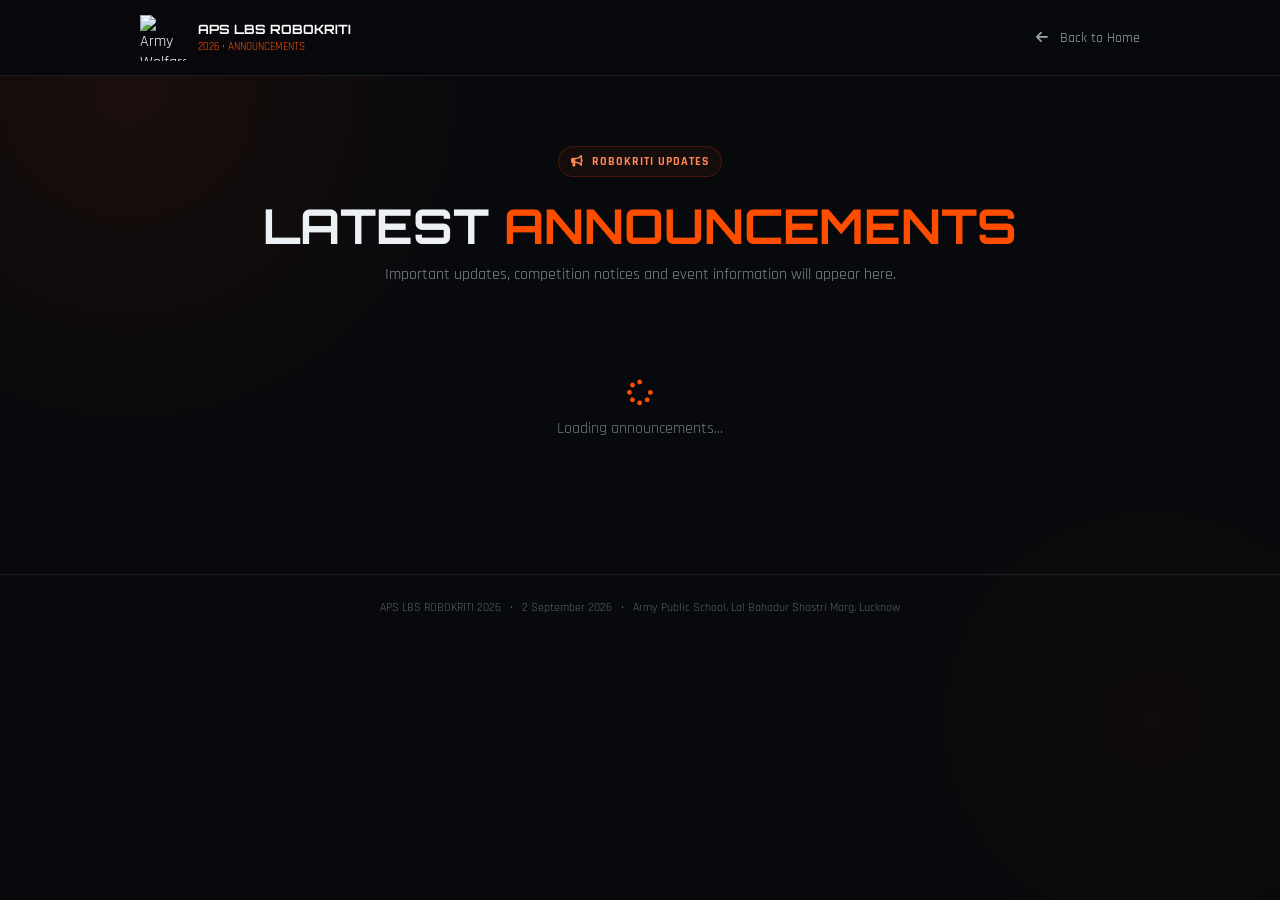
==== commit 0f008ac9: "Refactor announcements.html for improved structure" ====
--- a/announcements.html
+++ b/announcements.html
@@ -1,423 +1,438 @@
 <!DOCTYPE html>
 <html lang="en">
 <head>
-  <meta charset="UTF-8">
-  <meta name="viewport" content="width=device-width, initial-scale=1.0">
-
-  <title>Announcements | APS LBS ROBOKRITI 2026</title>
-
-  <meta
-    name="description"
-    content="Latest announcements and updates from APS LBS ROBOKRITI 2026."
-  >
-
-  <link rel="preconnect" href="https://fonts.googleapis.com">
-  <link rel="preconnect" href="https://fonts.gstatic.com" crossorigin>
-
-  <link
-    href="https://fonts.googleapis.com/css2?family=Orbitron:wght@400;500;600;700;800&family=Rajdhani:wght@400;500;600;700&display=swap"
-    rel="stylesheet"
-  >
-
-  <link
-    rel="stylesheet"
-    href="https://cdnjs.cloudflare.com/ajax/libs/font-awesome/6.5.2/css/all.min.css"
-  >
-
-  <link rel="stylesheet" href="style.css">
-
-  <style>
-
-    /* =====================================================
-       ANNOUNCEMENTS PAGE
-    ===================================================== */
-
-    .announcement-page {
-      min-height: 100vh;
-      background:
+<meta charset="UTF-8">
+<meta name="viewport" content="width=device-width, initial-scale=1.0">
+
+<title>Announcements | APS LBS ROBOKRITI 2026</title>
+
+<link rel="preconnect" href="https://fonts.googleapis.com">
+<link rel="preconnect" href="https://fonts.gstatic.com" crossorigin>
+
+<link href="https://fonts.googleapis.com/css2?family=Orbitron:wght@400;500;600;700;800&family=Rajdhani:wght@400;500;600;700&display=swap" rel="stylesheet">
+
+<link rel="stylesheet"
+href="https://cdnjs.cloudflare.com/ajax/libs/font-awesome/6.5.2/css/all.min.css">
+
+<style>
+
+*{
+    box-sizing:border-box;
+}
+
+:root{
+    --bg:#07090d;
+    --panel:#0d1117;
+    --border:rgba(255,255,255,.08);
+    --text:#edf1f5;
+    --muted:#7d8792;
+    --orange:#ff4d00;
+    --orange2:#ff6b28;
+}
+
+body{
+    margin:0;
+    min-height:100vh;
+
+    color:var(--text);
+
+    font-family:"Rajdhani",sans-serif;
+
+    background:
         radial-gradient(
-          circle at 12% 18%,
-          rgba(255, 77, 0, .08),
-          transparent 28%
+            circle at 10% 10%,
+            rgba(255,77,0,.08),
+            transparent 28%
         ),
         radial-gradient(
-          circle at 88% 70%,
-          rgba(0, 190, 255, .05),
-          transparent 30%
+            circle at 90% 80%,
+            rgba(255,77,0,.035),
+            transparent 25%
         ),
-        #07090d;
+        var(--bg);
+}
+
+.container{
+    width:min(1000px,92%);
+    margin:auto;
+}
+
+
+/* =====================================================
+   HEADER
+===================================================== */
+
+.header{
+    position:sticky;
+    top:0;
+    z-index:20;
+
+    background:rgba(7,9,13,.88);
+    backdrop-filter:blur(14px);
+
+    border-bottom:1px solid var(--border);
+}
+
+.header-inner{
+    min-height:75px;
+
+    display:flex;
+    align-items:center;
+    justify-content:space-between;
+}
+
+.brand{
+    display:flex;
+    align-items:center;
+    gap:12px;
+
+    color:white;
+    text-decoration:none;
+}
+
+.brand img{
+    width:46px;
+    height:46px;
+    object-fit:contain;
+}
+
+.brand strong{
+    display:block;
+
+    font-family:"Orbitron",sans-serif;
+    font-size:.8rem;
+}
+
+.brand span{
+    display:block;
+
+    margin-top:3px;
+
+    color:var(--orange);
+    font-size:.7rem;
+}
+
+.back-link{
+    color:#9ba4ae;
+    text-decoration:none;
+    font-size:.85rem;
+}
+
+.back-link:hover{
+    color:white;
+}
+
+
+/* =====================================================
+   HERO
+===================================================== */
+
+.hero{
+    padding:70px 0 35px;
+    text-align:center;
+}
+
+.eyebrow{
+    display:inline-flex;
+    align-items:center;
+    gap:8px;
+
+    padding:7px 12px;
+
+    border:1px solid rgba(255,77,0,.2);
+    border-radius:30px;
+
+    color:#ff8552;
+    background:rgba(255,77,0,.06);
+
+    font-size:.72rem;
+    font-weight:700;
+    letter-spacing:1px;
+}
+
+.hero h1{
+    margin:18px 0 8px;
+
+    font-family:"Orbitron",sans-serif;
+    font-size:clamp(1.8rem,5vw,3rem);
+}
+
+.hero h1 span{
+    color:var(--orange);
+}
+
+.hero p{
+    max-width:650px;
+    margin:auto;
+
+    color:var(--muted);
+    font-size:1rem;
+}
+
+
+/* =====================================================
+   ANNOUNCEMENTS
+===================================================== */
+
+.main{
+    padding-bottom:75px;
+}
+
+.announcement-list{
+    display:grid;
+    gap:14px;
+}
+
+
+/* CARD */
+
+.announcement{
+    position:relative;
+
+    padding:22px 22px 22px 27px;
+
+    background:rgba(13,17,23,.95);
+
+    border:1px solid var(--border);
+    border-radius:14px;
+
+    overflow:hidden;
+
+    animation:fadeUp .45s ease both;
+}
+
+.announcement::before{
+    content:"";
+
+    position:absolute;
+
+    left:0;
+    top:0;
+    bottom:0;
+
+    width:3px;
+
+    background:var(--orange);
+}
+
+.announcement-top{
+    display:flex;
+    align-items:center;
+    justify-content:space-between;
+
+    gap:15px;
+
+    margin-bottom:9px;
+}
+
+.badge{
+    display:inline-flex;
+    align-items:center;
+    gap:6px;
+
+    padding:5px 9px;
+
+    border-radius:5px;
+
+    color:#ff8552;
+    background:rgba(255,77,0,.08);
+
+    font-size:.65rem;
+    font-weight:700;
+    letter-spacing:.5px;
+}
+
+.date{
+    color:#606a75;
+    font-size:.68rem;
+}
+
+.announcement h2{
+    margin:0 0 7px;
+
+    font-family:"Orbitron",sans-serif;
+    font-size:.95rem;
+    line-height:1.4;
+}
+
+.announcement p{
+    margin:0;
+
+    color:#858e98;
+
+    font-size:.82rem;
+    line-height:1.6;
+
+    white-space:pre-wrap;
+}
+
+
+/* =====================================================
+   LOADING
+===================================================== */
+
+.loading{
+    padding:60px 20px;
+
+    text-align:center;
+
+    color:#6f7883;
+}
+
+.loading i{
+    margin-bottom:12px;
+
+    color:var(--orange);
+
+    font-size:1.6rem;
+}
+
+
+/* =====================================================
+   EMPTY
+===================================================== */
+
+.empty{
+    display:none;
+
+    padding:60px 20px;
+
+    text-align:center;
+
+    background:rgba(13,17,23,.95);
+
+    border:1px solid var(--border);
+    border-radius:14px;
+}
+
+.empty.show{
+    display:block;
+}
+
+.empty i{
+    color:#555e68;
+    font-size:2rem;
+}
+
+.empty h2{
+    margin:15px 0 6px;
+
+    font-family:"Orbitron",sans-serif;
+    font-size:1rem;
+}
+
+.empty p{
+    margin:0;
+
+    color:#68717c;
+    font-size:.8rem;
+}
+
+
+/* =====================================================
+   ERROR
+===================================================== */
+
+.error{
+    display:none;
+
+    padding:25px;
+
+    text-align:center;
+
+    border:1px solid rgba(255,77,0,.15);
+    border-radius:12px;
+
+    color:#a5adb5;
+
+    background:rgba(255,77,0,.035);
+}
+
+.error.show{
+    display:block;
+}
+
+.error i{
+    color:var(--orange);
+    margin-right:7px;
+}
+
+
+/* =====================================================
+   FOOTER
+===================================================== */
+
+footer{
+    padding:25px 0;
+
+    border-top:1px solid var(--border);
+
+    text-align:center;
+
+    color:#59626d;
+    font-size:.72rem;
+}
+
+
+/* =====================================================
+   ANIMATION
+===================================================== */
+
+@keyframes fadeUp{
+
+    from{
+        opacity:0;
+        transform:translateY(12px);
     }
 
-    .announcement-hero {
-      padding: 105px 0 70px;
-      position: relative;
-      overflow: hidden;
+    to{
+        opacity:1;
+        transform:translateY(0);
     }
 
-    .announcement-hero::before {
-      content: "";
-      position: absolute;
-      width: 450px;
-      height: 450px;
-      border: 1px solid rgba(255,255,255,.035);
-      border-radius: 50%;
-      right: -180px;
-      top: -200px;
+}
+
+
+/* =====================================================
+   RESPONSIVE
+===================================================== */
+
+@media(max-width:550px){
+
+    .header-inner{
+        min-height:65px;
     }
 
-    .announcement-hero-inner {
-      max-width: 950px;
-      margin: auto;
-      text-align: center;
-      position: relative;
-      z-index: 1;
+    .brand img{
+        width:40px;
+        height:40px;
     }
 
-    .page-eyebrow {
-      display: inline-flex;
-      align-items: center;
-      gap: 9px;
-      padding: 9px 15px;
-      border: 1px solid rgba(255,255,255,.1);
-      border-radius: 50px;
-      background: rgba(255,255,255,.025);
-      color: #aeb4bf;
-      font-family: "Orbitron", sans-serif;
-      font-size: .7rem;
-      letter-spacing: 1.5px;
+    .brand strong{
+        font-size:.68rem;
     }
 
-    .page-eyebrow i {
-      color: #ff5b18;
+    .back-link{
+        display:none;
     }
 
-    .announcement-hero h1 {
-      margin: 22px 0 15px;
-      font-family: "Orbitron", sans-serif;
-      font-size: clamp(2.5rem, 6vw, 5.4rem);
-      line-height: .95;
+    .hero{
+        padding-top:45px;
     }
 
-    .announcement-hero h1 span {
-      color: #ff4d00;
+    .announcement{
+        padding:18px 17px 18px 22px;
     }
 
-    .announcement-hero p {
-      max-width: 650px;
-      margin: auto;
-      color: #9098a4;
-      font-size: 1.05rem;
-      line-height: 1.7;
+    .announcement-top{
+        align-items:flex-start;
+        flex-direction:column;
+        gap:7px;
     }
 
-
-    /* =====================================================
-       FILTER BAR
-    ===================================================== */
-
-    .announcement-content {
-      padding: 20px 0 100px;
-    }
-
-    .announcement-toolbar {
-      max-width: 1050px;
-      margin: 0 auto 35px;
-      display: flex;
-      justify-content: space-between;
-      align-items: center;
-      gap: 20px;
-    }
-
-    .announcement-count {
-      color: #747c87;
-      font-size: .9rem;
-    }
-
-    .announcement-count strong {
-      color: #ff641f;
-    }
-
-    .announcement-filters {
-      display: flex;
-      gap: 8px;
-      flex-wrap: wrap;
-    }
-
-    .filter-btn {
-      border: 1px solid rgba(255,255,255,.08);
-      background: rgba(255,255,255,.025);
-      color: #7f8792;
-      padding: 9px 14px;
-      border-radius: 8px;
-      cursor: pointer;
-      font-family: "Rajdhani", sans-serif;
-      font-weight: 600;
-      transition: .25s ease;
-    }
-
-    .filter-btn:hover,
-    .filter-btn.active {
-      color: white;
-      border-color: rgba(255,77,0,.4);
-      background: rgba(255,77,0,.08);
-    }
-
-
-    /* =====================================================
-       ANNOUNCEMENT GRID
-    ===================================================== */
-
-    .announcement-grid {
-      max-width: 1050px;
-      margin: auto;
-      display: grid;
-      grid-template-columns: repeat(2, 1fr);
-      gap: 20px;
-    }
-
-    .announcement-card {
-      position: relative;
-      padding: 27px;
-      border: 1px solid rgba(255,255,255,.08);
-      border-radius: 17px;
-      background: rgba(14,17,22,.9);
-      overflow: hidden;
-      transition:
-        transform .3s ease,
-        border-color .3s ease,
-        box-shadow .3s ease;
-    }
-
-    .announcement-card::before {
-      content: "";
-      position: absolute;
-      left: 0;
-      top: 20px;
-      bottom: 20px;
-      width: 2px;
-      background: #ff4d00;
-      opacity: .8;
-    }
-
-    .announcement-card:hover {
-      transform: translateY(-5px);
-      border-color: rgba(255,77,0,.28);
-      box-shadow: 0 20px 55px rgba(0,0,0,.25);
-    }
-
-    .announcement-card.hidden {
-      display: none;
-    }
-
-    .announcement-meta {
-      display: flex;
-      justify-content: space-between;
-      align-items: center;
-      gap: 15px;
-      margin-bottom: 18px;
-    }
-
-    .announcement-tag {
-      padding: 5px 9px;
-      border-radius: 6px;
-      background: rgba(255,77,0,.08);
-      color: #ff651f;
-      font-family: "Orbitron", sans-serif;
-      font-size: .6rem;
-      letter-spacing: .8px;
-    }
-
-    .announcement-date {
-      color: #656d78;
-      font-size: .78rem;
-    }
-
-    .announcement-card h2 {
-      margin: 0 0 10px;
-      font-family: "Orbitron", sans-serif;
-      font-size: 1.05rem;
-      line-height: 1.45;
-    }
-
-    .announcement-card p {
-      margin: 0;
-      color: #858d99;
-      line-height: 1.65;
-      font-size: .92rem;
-    }
-
-    .announcement-footer {
-      margin-top: 20px;
-      padding-top: 15px;
-      border-top: 1px solid rgba(255,255,255,.06);
-      display: flex;
-      align-items: center;
-      gap: 8px;
-      color: #626a75;
-      font-size: .75rem;
-    }
-
-    .announcement-footer i {
-      color: #ff5d18;
-    }
-
-
-    /* =====================================================
-       EMPTY STATE
-    ===================================================== */
-
-    .empty-state {
-      max-width: 700px;
-      margin: 30px auto;
-      padding: 60px 25px;
-      text-align: center;
-      border: 1px dashed rgba(255,255,255,.1);
-      border-radius: 18px;
-      background: rgba(255,255,255,.015);
-    }
-
-    .empty-state i {
-      font-size: 2.5rem;
-      color: #505863;
-      margin-bottom: 20px;
-    }
-
-    .empty-state h2 {
-      margin: 0 0 10px;
-      font-family: "Orbitron", sans-serif;
-      font-size: 1.2rem;
-    }
-
-    .empty-state p {
-      color: #727a85;
-      line-height: 1.6;
-      margin: 0;
-    }
-
-
-    /* =====================================================
-       LOADING
-    ===================================================== */
-
-    .announcement-loading {
-      max-width: 1050px;
-      margin: auto;
-      display: grid;
-      grid-template-columns: repeat(2, 1fr);
-      gap: 20px;
-    }
-
-    .loading-card {
-      height: 210px;
-      border-radius: 17px;
-      background:
-        linear-gradient(
-          90deg,
-          rgba(255,255,255,.025),
-          rgba(255,255,255,.055),
-          rgba(255,255,255,.025)
-        );
-      background-size: 200% 100%;
-      animation: loadingMove 1.5s infinite;
-    }
-
-    @keyframes loadingMove {
-
-      0% {
-        background-position: 200% 0;
-      }
-
-      100% {
-        background-position: -200% 0;
-      }
-
-    }
-
-
-    /* =====================================================
-       CTA
-    ===================================================== */
-
-    .announcement-cta {
-      max-width: 1050px;
-      margin: 65px auto 0;
-      padding: 45px;
-      border: 1px solid rgba(255,77,0,.14);
-      border-radius: 20px;
-      background:
-        radial-gradient(
-          circle at 85% 50%,
-          rgba(255,77,0,.09),
-          transparent 35%
-        ),
-        rgba(255,255,255,.02);
-      display: flex;
-      justify-content: space-between;
-      align-items: center;
-      gap: 25px;
-    }
-
-    .announcement-cta h2 {
-      margin: 0 0 8px;
-      font-family: "Orbitron", sans-serif;
-      font-size: 1.4rem;
-    }
-
-    .announcement-cta p {
-      margin: 0;
-      color: #7d8590;
-    }
-
-    .announcement-cta a {
-      flex-shrink: 0;
-      display: inline-flex;
-      align-items: center;
-      gap: 10px;
-      padding: 14px 20px;
-      border-radius: 9px;
-      background: #ff4d00;
-      color: white;
-      text-decoration: none;
-      font-family: "Orbitron", sans-serif;
-      font-size: .7rem;
-      font-weight: 700;
-    }
-
-
-    /* =====================================================
-       RESPONSIVE
-    ===================================================== */
-
-    @media (max-width: 750px) {
-
-      .announcement-hero {
-        padding: 75px 0 45px;
-      }
-
-      .announcement-grid,
-      .announcement-loading {
-        grid-template-columns: 1fr;
-      }
-
-      .announcement-toolbar {
-        flex-direction: column;
-        align-items: flex-start;
-      }
-
-      .announcement-cta {
-        flex-direction: column;
-        align-items: flex-start;
-        padding: 30px 25px;
-      }
-
-      .announcement-cta a {
-        width: 100%;
-        justify-content: center;
-      }
-
-    }
-
-  </style>
+}
+
+</style>
 </head>
 
 
@@ -428,286 +443,150 @@
      HEADER
 ===================================================== -->
 
-<header class="site-header">
-
-  <div class="container nav-container">
-
-    <a href="index.html" class="brand">
-
-      <img
-        src="https://i.ibb.co/4ZPrGYz7/Army-Welfare-Education-Society-logo-1.png"
-        alt="Army Welfare Education Society"
-      >
-
-      <div class="brand-text">
-
-        <span>APS LBS</span>
-
-        <strong>ROBOKRITI</strong>
-
-        <small>2026</small>
-
-      </div>
-
-    </a>
-
-
-    <button
-      class="menu-toggle"
-      id="menuToggle"
-      type="button"
-      aria-label="Open menu"
-    >
-
-      <i class="fa-solid fa-bars"></i>
-
-    </button>
-
-
-    <nav
-      class="main-nav"
-      id="mainNav"
-    >
-
-      <a href="index.html">
-
-        <i class="fa-solid fa-house"></i>
-
-        Home
-
-      </a>
-
-
-      <a href="events.html">
-
-        <i class="fa-solid fa-microchip"></i>
-
-        Events
-
-      </a>
-
-
-      <a href="rules.html">
-
-        <i class="fa-solid fa-shield-halved"></i>
-
-        Rules
-
-      </a>
-
-
-      <a href="registration.html">
-
-        <i class="fa-solid fa-user-plus"></i>
-
-        Registration
-
-      </a>
-
-
-      <a
-        href="announcements.html"
-        class="active"
-      >
-
-        <i class="fa-solid fa-bullhorn"></i>
-
-        Announcements
-
-      </a>
-
-
-      <a href="contact.html">
-
-        <i class="fa-solid fa-envelope"></i>
-
-        Contact
-
-      </a>
-
-    </nav>
-
-  </div>
+<header class="header">
+
+<div class="container header-inner">
+
+<a href="index.html" class="brand">
+
+<img
+src="https://i.ibb.co/4ZPrGYz7/Army-Welfare-Education-Society-logo-1.png"
+alt="Army Welfare Education Society Logo"
+>
+
+<div>
+
+<strong>APS LBS ROBOKRITI</strong>
+
+<span>2026 • ANNOUNCEMENTS</span>
+
+</div>
+
+</a>
+
+
+<a href="index.html" class="back-link">
+
+<i class="fa-solid fa-arrow-left"></i>
+
+&nbsp; Back to Home
+
+</a>
+
+</div>
 
 </header>
 
-
-
-<main class="announcement-page">
 
 
 <!-- =====================================================
      HERO
 ===================================================== -->
 
-<section class="announcement-hero">
-
-  <div class="container announcement-hero-inner">
-
-    <div class="page-eyebrow">
-
-      <i class="fa-solid fa-tower-broadcast"></i>
-
-      ROBOKRITI 2026 • LIVE UPDATES
-
-    </div>
-
-
-    <h1>
-
-      LATEST
-      <span>ANNOUNCEMENTS</span>
-
-    </h1>
-
-
-    <p>
-
-      Stay updated with important information,
-      registration notices, competition updates,
-      schedule changes and official ROBOKRITI announcements.
-
-    </p>
-
-  </div>
+<section class="hero">
+
+<div class="container">
+
+<div class="eyebrow">
+
+<i class="fa-solid fa-bullhorn"></i>
+
+ROBOKRITI UPDATES
+
+</div>
+
+<h1>
+
+LATEST
+
+<span>ANNOUNCEMENTS</span>
+
+</h1>
+
+<p>
+
+Important updates, competition notices and event
+information will appear here.
+
+</p>
+
+</div>
 
 </section>
 
 
 
 <!-- =====================================================
-     CONTENT
+     MAIN
 ===================================================== -->
 
-<section class="announcement-content">
-
-  <div class="container">
-
-
-    <div class="announcement-toolbar">
-
-      <div class="announcement-count">
-
-        Showing
-        <strong id="announcementCount">0</strong>
-        announcements
-
-      </div>
-
-
-      <div class="announcement-filters">
-
-        <button
-          class="filter-btn active"
-          data-filter="all"
-        >
-          All
-        </button>
-
-        <button
-          class="filter-btn"
-          data-filter="important"
-        >
-          Important
-        </button>
-
-        <button
-          class="filter-btn"
-          data-filter="registration"
-        >
-          Registration
-        </button>
-
-        <button
-          class="filter-btn"
-          data-filter="event"
-        >
-          Event
-        </button>
-
-      </div>
-
-    </div>
-
-
-
-    <!-- LOADING -->
-
-    <div
-      class="announcement-loading"
-      id="announcementLoading"
-    >
-
-      <div class="loading-card"></div>
-
-      <div class="loading-card"></div>
-
-    </div>
-
-
-
-    <!-- ANNOUNCEMENTS -->
-
-    <div
-      class="announcement-grid"
-      id="announcementGrid"
-    ></div>
-
-
-
-    <!-- EMPTY -->
-
-    <div
-      class="empty-state"
-      id="emptyState"
-      style="display:none;"
-    >
-
-      <i class="fa-regular fa-bell-slash"></i>
-
-      <h2>
-        NO ANNOUNCEMENTS YET
-      </h2>
-
-      <p>
-        There are currently no published announcements.
-        Please check back later for official ROBOKRITI updates.
-      </p>
-
-    </div>
-
-
-
-    <!-- CTA -->
-
-    <div class="announcement-cta">
-
-      <div>
-
-        <h2>
-          READY TO BUILD?
-        </h2>
-
-        <p>
-          Register your team for APS LBS ROBOKRITI 2026.
-        </p>
-
-      </div>
-
-
-      <a href="registration.html">
-
-        REGISTER YOUR TEAM
-
-        <i class="fa-solid fa-arrow-right"></i>
-
-      </a>
-
-    </div>
-
-  </div>
-
-</section>
+<main class="main">
+
+<div class="container">
+
+
+<!-- LOADING -->
+
+<div
+class="loading"
+id="loading"
+>
+
+<i class="fa-solid fa-spinner fa-spin"></i>
+
+<br>
+
+Loading announcements...
+
+</div>
+
+
+<!-- ERROR -->
+
+<div
+class="error"
+id="error"
+>
+
+<i class="fa-solid fa-triangle-exclamation"></i>
+
+Unable to load announcements right now.
+
+</div>
+
+
+<!-- EMPTY -->
+
+<div
+class="empty"
+id="empty"
+>
+
+<i class="fa-regular fa-bell-slash"></i>
+
+<h2>
+NO ANNOUNCEMENTS YET
+</h2>
+
+<p>
+There are currently no published announcements.
+Please check again later.
+</p>
+
+</div>
+
+
+<!-- ANNOUNCEMENTS -->
+
+<div
+class="announcement-list"
+id="announcementList"
+>
+
+</div>
+
+
+</div>
 
 </main>
 
@@ -717,123 +596,21 @@
      FOOTER
 ===================================================== -->
 
-<footer class="site-footer">
-
-  <div class="container footer-grid">
-
-
-    <div class="footer-brand">
-
-      <img
-        src="https://i.ibb.co/4ZPrGYz7/Army-Welfare-Education-Society-logo-1.png"
-        alt="Army Welfare Education Society"
-      >
-
-      <div>
-
-        <h3>
-          APS LBS ROBOKRITI
-        </h3>
-
-        <p>
-          Inter-Class Robotics Competition
-        </p>
-
-        <span>
-          2026
-        </span>
-
-      </div>
-
-    </div>
-
-
-    <div class="footer-links">
-
-      <h4>
-        QUICK LINKS
-      </h4>
-
-      <a href="index.html">
-        Home
-      </a>
-
-      <a href="events.html">
-        Events
-      </a>
-
-      <a href="rules.html">
-        Rules
-      </a>
-
-      <a href="registration.html">
-        Registration
-      </a>
-
-      <a href="announcements.html">
-        Announcements
-      </a>
-
-      <a href="contact.html">
-        Contact
-      </a>
-
-    </div>
-
-
-    <div class="footer-event">
-
-      <h4>
-        EVENT
-      </h4>
-
-      <p>
-
-        <i class="fa-regular fa-calendar"></i>
-
-        2 September 2026
-
-      </p>
-
-
-      <p>
-
-        <i class="fa-solid fa-location-dot"></i>
-
-        Army Public School,
-        Lal Bahadur Shastri Marg, Lucknow
-
-      </p>
-
-
-      <p>
-
-        <i class="fa-solid fa-indian-rupee-sign"></i>
-
-        Free Registration
-
-      </p>
-
-    </div>
-
-  </div>
-
-
-  <div class="footer-bottom">
-
-    <div class="container">
-
-      <span>
-        © 2026 APS LBS ROBOKRITI
-      </span>
-
-      <span>
-        Built for innovation • powered by students
-      </span>
-
-    </div>
-
-  </div>
+<footer>
+
+<div class="container">
+
+APS LBS ROBOKRITI 2026
+
+&nbsp; • &nbsp;
+
+2 September 2026
+
+&nbsp; • &nbsp;
+
+Army Public School, Lal Bahadur Shastri Marg, Lucknow
+
+</div>
 
 </footer>
 
@@ -845,534 +622,343 @@
 
 <script type="module">
 
-  import {
-    initializeApp
-  } from
-  "https://www.gstatic.com/firebasejs/12.17.1/firebase-app.js";
-
-
-  import {
-    getDatabase,
-    ref,
-    onValue
-  } from
-  "https://www.gstatic.com/firebasejs/12.17.1/firebase-database.js";
-
-
-  /* =====================================================
-     FIREBASE CONFIG
-  ===================================================== */
-
-  const firebaseConfig = {
-
-    apiKey:
-      "AIzaSyDW7Wi_8ea-Ph1TvIEpobXeIFUQQox_Yhg",
-
-    authDomain:
-      "robokriti-2026.firebaseapp.com",
-
-    databaseURL:
-      "https://robokriti-2026-default-rtdb.firebaseio.com",
-
-    projectId:
-      "robokriti-2026",
-
-    storageBucket:
-      "robokriti-2026.firebasestorage.app",
-
-    messagingSenderId:
-      "914721813222",
-
-    appId:
-      "1:914721813222:web:57abd3093b8255330dc127",
-
-    measurementId:
-      "G-Z0S778MGZZ"
-
-  };
-
-
-  /* =====================================================
-     INITIALIZE
-  ===================================================== */
-
-  const app =
-    initializeApp(firebaseConfig);
-
-  const database =
-    getDatabase(app);
-
-
-  /* =====================================================
-     ELEMENTS
-  ===================================================== */
-
-  const grid =
-    document.getElementById(
-      "announcementGrid"
-    );
-
-  const loading =
-    document.getElementById(
-      "announcementLoading"
-    );
-
-  const empty =
-    document.getElementById(
-      "emptyState"
-    );
-
-  const count =
-    document.getElementById(
-      "announcementCount"
-    );
-
-
-  let announcements = [];
-
-  let currentFilter = "all";
-
-
-  /* =====================================================
-     DATE FORMATTER
-  ===================================================== */
-
-  function formatDate(value) {
-
-    if (!value) {
-      return "Recently";
-    }
-
-
-    const date =
-      new Date(value);
-
-
-    if (Number.isNaN(date.getTime())) {
-      return "Recently";
-    }
-
-
-    return date.toLocaleDateString(
-      "en-IN",
-      {
-        day: "numeric",
-        month: "short",
-        year: "numeric"
-      }
-    );
-
-  }
-
-
-  /* =====================================================
-     ESCAPE HTML
-     
-     Important because announcement text is stored
-     in Firebase and should never be inserted directly
-     as raw HTML.
-  ===================================================== */
-
-  function escapeHTML(value) {
-
-    return String(value ?? "")
-      .replace(/&/g, "&amp;")
-      .replace(/</g, "&lt;")
-      .replace(/>/g, "&gt;")
-      .replace(/"/g, "&quot;")
-      .replace(/'/g, "&#039;");
-
-  }
-
-
-  /* =====================================================
-     CATEGORY NORMALIZER
-  ===================================================== */
-
-  function normalizeCategory(category) {
-
-    const value =
-      String(category || "")
-        .trim()
-        .toLowerCase();
-
-
-    if (
-      value === "important" ||
-      value === "registration" ||
-      value === "event"
-    ) {
-
-      return value;
-
-    }
-
-
-    return "event";
-
-  }
-
-
-  /* =====================================================
-     RENDER
-  ===================================================== */
-
-  function renderAnnouncements() {
-
-    grid.innerHTML = "";
-
-
-    const filtered =
-      announcements.filter(item => {
-
-        if (currentFilter === "all") {
-          return true;
-        }
-
-        return normalizeCategory(
-          item.category
-        ) === currentFilter;
-
-      });
-
-
-    count.textContent =
-      filtered.length;
-
-
-    if (filtered.length === 0) {
-
-      empty.style.display = "block";
-
-      return;
-
-    }
-
-
-    empty.style.display = "none";
-
-
-    filtered.forEach(item => {
-
-      const category =
-        normalizeCategory(
-          item.category
-        );
-
-
-      const card =
-        document.createElement("article");
-
-
-      card.className =
-        "announcement-card";
-
-
-      card.dataset.category =
-        category;
-
-
-      card.innerHTML = `
-
-        <div class="announcement-meta">
-
-          <span class="announcement-tag">
-
-            ${escapeHTML(
-              category.toUpperCase()
-            )}
-
-          </span>
-
-          <span class="announcement-date">
-
-            ${escapeHTML(
-              formatDate(
-                item.createdAt ||
-                item.date
-              )
-            )}
-
-          </span>
-
-        </div>
-
-
-        <h2>
-
-          ${escapeHTML(
-            item.title ||
-            "ROBOKRITI Announcement"
-          )}
-
-        </h2>
-
-
-        <p>
-
-          ${escapeHTML(
-            item.message ||
-            item.description ||
-            ""
-          )}
-
-        </p>
-
-
-        <div class="announcement-footer">
-
-          <i class="fa-solid fa-circle-check"></i>
-
-          Official ROBOKRITI Update
-
-        </div>
-
-      `;
-
-
-      grid.appendChild(card);
-
-    });
-
-  }
-
-
-  /* =====================================================
-     FIREBASE ANNOUNCEMENTS
-     
-     Expected structure:
-     
-     announcements
-       announcementId
-         title
-         message
-         category
-         createdAt
-         published
-     
-  ===================================================== */
-
-  const announcementsRef =
-    ref(
-      database,
-      "announcements"
-    );
-
-
-  onValue(
-    announcementsRef,
-    snapshot => {
-
-      loading.style.display = "none";
-
-
-      if (!snapshot.exists()) {
-
-        announcements = [];
-
-        renderAnnouncements();
-
-        return;
-
-      }
-
-
-      const data =
-        snapshot.val();
-
-
-      announcements =
-        Object.entries(data)
-          .map(
-            ([id, value]) => ({
-
-              id,
-
-              ...value
-
-            })
-          )
-          .filter(item => {
-
-            /*
-              Only display announcements that
-              are explicitly published.
-
-              If the field doesn't exist, we also
-              allow the announcement for compatibility
-              with the first version of the system.
-            */
-
-            return (
-              item.published === undefined ||
-              item.published === true
-            );
-
-          })
-          .sort(
-            (a, b) => {
-
-              const dateA =
-                new Date(
-                  a.createdAt ||
-                  a.date ||
-                  0
-                ).getTime();
-
-              const dateB =
-                new Date(
-                  b.createdAt ||
-                  b.date ||
-                  0
-                ).getTime();
-
-              return dateB - dateA;
-
-            }
-          );
-
-
-      renderAnnouncements();
-
-    },
-
-    error => {
-
-      console.error(
-        "Announcement read error:",
-        error
-      );
-
-
-      loading.style.display = "none";
-
-      announcements = [];
-
-      renderAnnouncements();
-
-    }
-  );
-
-
-  /* =====================================================
-     FILTERS
-  ===================================================== */
-
-  document
-    .querySelectorAll(".filter-btn")
-    .forEach(button => {
-
-      button.addEventListener(
-        "click",
-        () => {
-
-          document
-            .querySelectorAll(".filter-btn")
-            .forEach(btn =>
-              btn.classList.remove("active")
-            );
-
-
-          button.classList.add("active");
-
-
-          currentFilter =
-            button.dataset.filter;
-
-
-          renderAnnouncements();
-
-        }
-      );
-
-    });
-
-
-  /* =====================================================
-     MOBILE NAVIGATION
-  ===================================================== */
-
-  const menuToggle =
-    document.getElementById(
-      "menuToggle"
-    );
-
-  const mainNav =
-    document.getElementById(
-      "mainNav"
-    );
-
-
-  menuToggle.addEventListener(
-    "click",
-    () => {
-
-      mainNav.classList.toggle("open");
-
-
-      const icon =
-        menuToggle.querySelector("i");
-
-
-      if (
-        mainNav.classList.contains("open")
-      ) {
-
-        icon.classList.remove(
-          "fa-bars"
-        );
-
-        icon.classList.add(
-          "fa-xmark"
-        );
-
-      } else {
-
-        icon.classList.remove(
-          "fa-xmark"
-        );
-
-        icon.classList.add(
-          "fa-bars"
-        );
-
-      }
-
-    }
-  );
-
-
-  document
-    .querySelectorAll(".main-nav a")
-    .forEach(link => {
-
-      link.addEventListener(
-        "click",
-        () => {
-
-          mainNav.classList.remove(
-            "open"
-          );
-
-
-          const icon =
-            menuToggle.querySelector("i");
-
-
-          icon.classList.remove(
-            "fa-xmark"
-          );
-
-          icon.classList.add(
-            "fa-bars"
-          );
-
-        }
-      );
-
-    });
+
+import {
+initializeApp
+}
+from
+"https://www.gstatic.com/firebasejs/12.17.1/firebase-app.js";
+
+
+import {
+getDatabase,
+ref,
+onValue
+}
+from
+"https://www.gstatic.com/firebasejs/12.17.1/firebase-database.js";
+
+
+
+/* =====================================================
+   FIREBASE CONFIG
+===================================================== */
+
+const firebaseConfig = {
+
+apiKey:
+"AIzaSyDW7Wi_8ea-Ph1TvIEpobXeIFUQQox_Yhg",
+
+authDomain:
+"robokriti-2026.firebaseapp.com",
+
+databaseURL:
+"https://robokriti-2026-default-rtdb.firebaseio.com",
+
+projectId:
+"robokriti-2026",
+
+storageBucket:
+"robokriti-2026.firebasestorage.app",
+
+messagingSenderId:
+"914721813222",
+
+appId:
+"1:914721813222:web:57abd3093b8255330dc127",
+
+measurementId:
+"G-Z0S778MGZZ"
+
+};
+
+
+const app =
+initializeApp(firebaseConfig);
+
+
+const database =
+getDatabase(app);
+
+
+
+/* =====================================================
+   ELEMENTS
+===================================================== */
+
+const loading =
+document.getElementById(
+"loading"
+);
+
+const list =
+document.getElementById(
+"announcementList"
+);
+
+const empty =
+document.getElementById(
+"empty"
+);
+
+const errorBox =
+document.getElementById(
+"error"
+);
+
+
+
+/* =====================================================
+   DATE FORMAT
+===================================================== */
+
+function formatDate(timestamp){
+
+if(!timestamp){
+return "";
+}
+
+const date =
+new Date(timestamp);
+
+return date.toLocaleDateString(
+"en-IN",
+{
+day:"2-digit",
+month:"short",
+year:"numeric"
+}
+);
+
+}
+
+
+
+/* =====================================================
+   ESCAPE HTML
+===================================================== */
+
+function escapeHTML(value){
+
+return String(value ?? "")
+.replace(
+/&/g,
+"&amp;"
+)
+.replace(
+/</g,
+"&lt;"
+)
+.replace(
+/>/g,
+"&gt;"
+)
+.replace(
+/"/g,
+"&quot;"
+)
+.replace(
+/'/g,
+"&#039;"
+);
+
+}
+
+
+
+/* =====================================================
+   LOAD ANNOUNCEMENTS
+===================================================== */
+
+const announcementsRef =
+ref(
+database,
+"announcements"
+);
+
+
+onValue(
+announcementsRef,
+
+snapshot=>{
+
+loading.style.display =
+"none";
+
+errorBox
+.classList
+.remove("show");
+
+list.innerHTML =
+"";
+
+
+const data =
+snapshot.val();
+
+
+if(!data){
+
+empty
+.classList
+.add("show");
+
+return;
+
+}
+
+
+const announcements =
+Object.entries(data)
+
+.filter(
+([
+key,
+item
+])=>{
+
+/*
+Only publicly display announcements
+that have explicitly been published.
+*/
+
+return item &&
+item.published === true;
+
+})
+
+.map(
+([
+key,
+item
+])=>({
+
+id:key,
+...item
+
+})
+);
+
+
+/*
+Newest first.
+*/
+
+announcements.sort(
+(a,b)=>
+Number(b.createdAt || 0)
+-
+Number(a.createdAt || 0)
+);
+
+
+if(
+announcements.length === 0
+){
+
+empty
+.classList
+.add("show");
+
+return;
+
+}
+
+
+empty
+.classList
+.remove("show");
+
+
+announcements.forEach(
+(item,index)=>{
+
+const card =
+document.createElement(
+"article"
+);
+
+card.className =
+"announcement";
+
+
+card.style.animationDelay =
+`${index * 70}ms`;
+
+
+card.innerHTML = `
+
+<div class="announcement-top">
+
+<div class="badge">
+
+<i class="fa-solid fa-circle-info"></i>
+
+${escapeHTML(
+item.priority || "UPDATE"
+)}
+
+</div>
+
+<div class="date">
+
+${formatDate(
+item.createdAt
+)}
+
+</div>
+
+</div>
+
+
+<h2>
+
+${escapeHTML(
+item.title || "ROBOKRITI UPDATE"
+)}
+
+</h2>
+
+
+<p>
+
+${escapeHTML(
+item.message || ""
+)}
+
+</p>
+
+`;
+
+
+list.appendChild(
+card
+);
+
+});
+
+},
+
+error=>{
+
+console.error(
+"Announcement error:",
+error
+);
+
+loading.style.display =
+"none";
+
+errorBox
+.classList
+.add("show");
+
+}
+
+);
+
 
 </script>
 
 </body>
-  </html>
+</html>
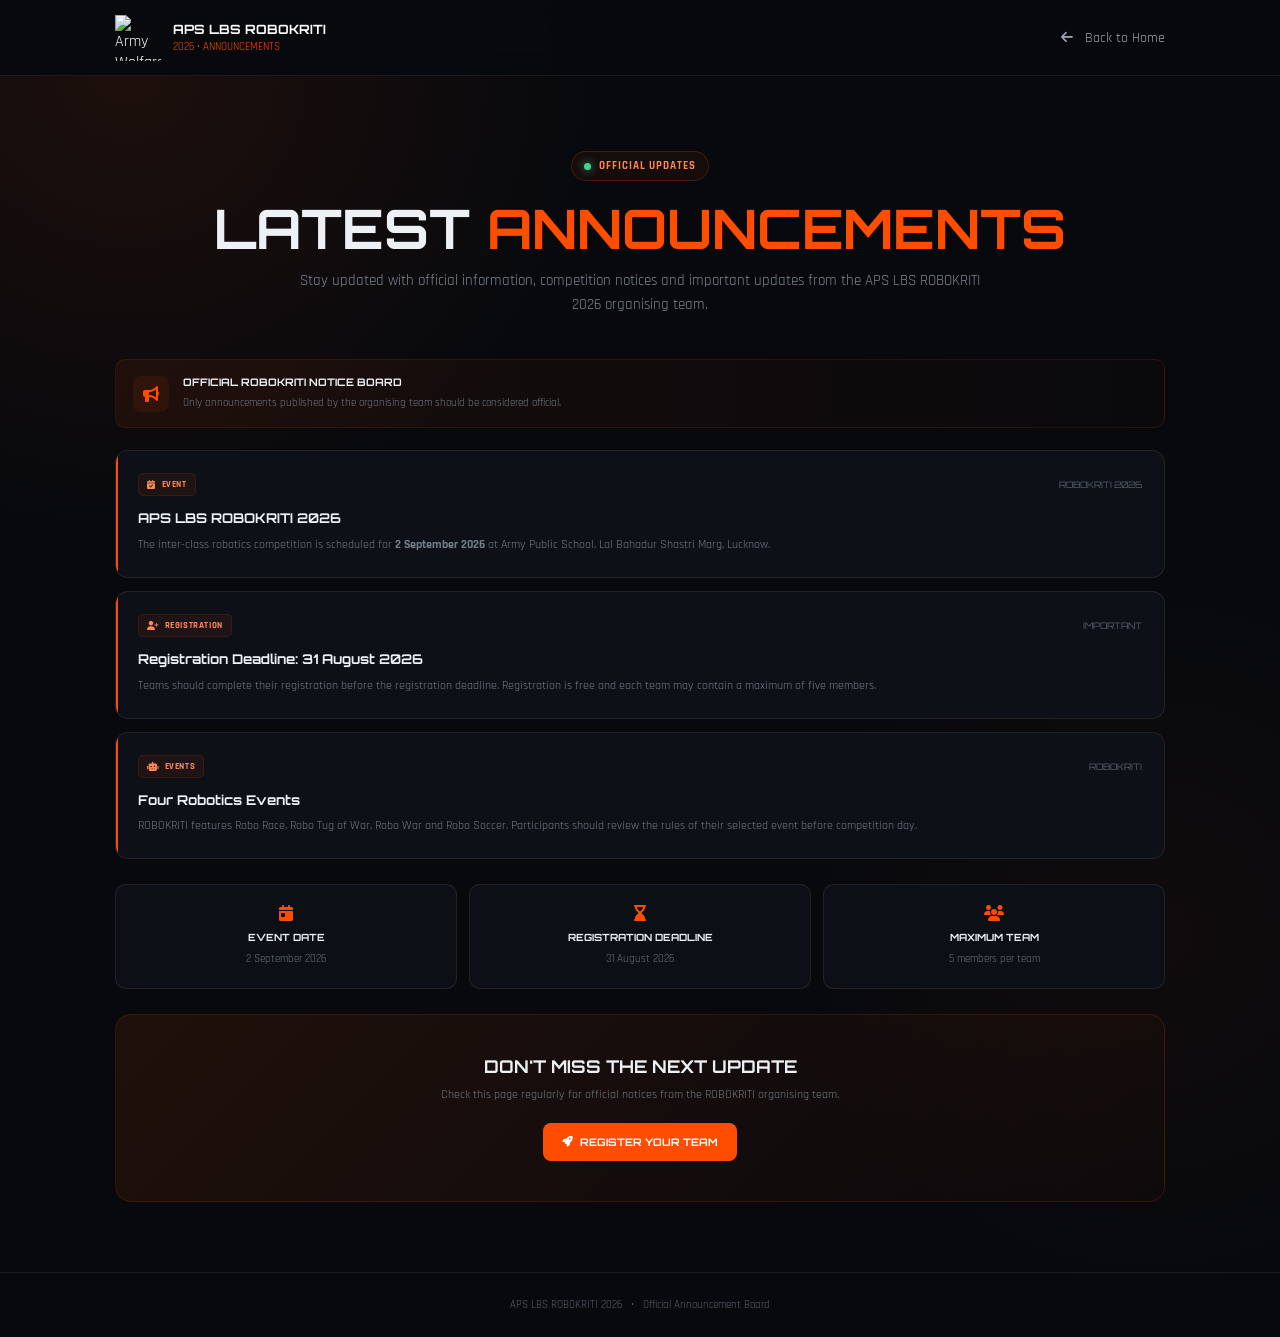
==== commit 942ea351: "Refactor announcements.html with style improvements Updated styles and structure for announcements p" ====
--- a/announcements.html
+++ b/announcements.html
@@ -1,6 +1,7 @@
 <!DOCTYPE html>
 <html lang="en">
 <head>
+
 <meta charset="UTF-8">
 <meta name="viewport" content="width=device-width, initial-scale=1.0">
 
@@ -9,10 +10,15 @@
 <link rel="preconnect" href="https://fonts.googleapis.com">
 <link rel="preconnect" href="https://fonts.gstatic.com" crossorigin>
 
-<link href="https://fonts.googleapis.com/css2?family=Orbitron:wght@400;500;600;700;800&family=Rajdhani:wght@400;500;600;700&display=swap" rel="stylesheet">
-
-<link rel="stylesheet"
-href="https://cdnjs.cloudflare.com/ajax/libs/font-awesome/6.5.2/css/all.min.css">
+<link
+href="https://fonts.googleapis.com/css2?family=Orbitron:wght@400;500;600;700;800&family=Rajdhani:wght@400;500;600;700&display=swap"
+rel="stylesheet"
+>
+
+<link
+rel="stylesheet"
+href="https://cdnjs.cloudflare.com/ajax/libs/font-awesome/6.5.2/css/all.min.css"
+>
 
 <style>
 
@@ -23,11 +29,17 @@
 :root{
     --bg:#07090d;
     --panel:#0d1117;
+    --panel2:#10151c;
     --border:rgba(255,255,255,.08);
     --text:#edf1f5;
     --muted:#7d8792;
     --orange:#ff4d00;
     --orange2:#ff6b28;
+    --green:#45d391;
+}
+
+html{
+    scroll-behavior:smooth;
 }
 
 body{
@@ -40,20 +52,44 @@
 
     background:
         radial-gradient(
-            circle at 10% 10%,
-            rgba(255,77,0,.08),
+            circle at 10% 5%,
+            rgba(255,77,0,.09),
             transparent 28%
         ),
         radial-gradient(
-            circle at 90% 80%,
-            rgba(255,77,0,.035),
+            circle at 90% 70%,
+            rgba(255,77,0,.04),
             transparent 25%
         ),
         var(--bg);
 }
 
+body::before{
+    content:"";
+
+    position:fixed;
+    inset:0;
+
+    pointer-events:none;
+
+    opacity:.15;
+
+    background-image:
+        linear-gradient(
+            rgba(255,255,255,.025) 1px,
+            transparent 1px
+        ),
+        linear-gradient(
+            90deg,
+            rgba(255,255,255,.025) 1px,
+            transparent 1px
+        );
+
+    background-size:45px 45px;
+}
+
 .container{
-    width:min(1000px,92%);
+    width:min(1050px,92%);
     margin:auto;
 }
 
@@ -65,10 +101,11 @@
 .header{
     position:sticky;
     top:0;
-    z-index:20;
-
-    background:rgba(7,9,13,.88);
-    backdrop-filter:blur(14px);
+    z-index:100;
+
+    background:rgba(7,9,13,.9);
+
+    backdrop-filter:blur(15px);
 
     border-bottom:1px solid var(--border);
 }
@@ -87,12 +124,14 @@
     gap:12px;
 
     color:white;
+
     text-decoration:none;
 }
 
 .brand img{
     width:46px;
     height:46px;
+
     object-fit:contain;
 }
 
@@ -100,6 +139,7 @@
     display:block;
 
     font-family:"Orbitron",sans-serif;
+
     font-size:.8rem;
 }
 
@@ -109,16 +149,21 @@
     margin-top:3px;
 
     color:var(--orange);
-    font-size:.7rem;
-}
-
-.back-link{
+
+    font-size:.68rem;
+}
+
+.back{
     color:#9ba4ae;
+
     text-decoration:none;
+
     font-size:.85rem;
-}
-
-.back-link:hover{
+
+    transition:.2s;
+}
+
+.back:hover{
     color:white;
 }
 
@@ -128,33 +173,71 @@
 ===================================================== */
 
 .hero{
-    padding:70px 0 35px;
+    padding:75px 0 42px;
+
     text-align:center;
 }
 
-.eyebrow{
+.live{
     display:inline-flex;
+
     align-items:center;
+
     gap:8px;
 
     padding:7px 12px;
 
-    border:1px solid rgba(255,77,0,.2);
+    color:#ff8552;
+
+    background:rgba(255,77,0,.06);
+
+    border:1px solid rgba(255,77,0,.22);
+
     border-radius:30px;
 
-    color:#ff8552;
-    background:rgba(255,77,0,.06);
-
-    font-size:.72rem;
+    font-size:.68rem;
+
     font-weight:700;
+
     letter-spacing:1px;
 }
 
+.live-dot{
+    width:7px;
+    height:7px;
+
+    border-radius:50%;
+
+    background:var(--green);
+
+    box-shadow:
+        0 0 10px rgba(69,211,145,.8);
+
+    animation:pulse 1.7s infinite;
+}
+
+@keyframes pulse{
+
+    0%,100%{
+        opacity:.5;
+        transform:scale(.8);
+    }
+
+    50%{
+        opacity:1;
+        transform:scale(1.15);
+    }
+
+}
+
 .hero h1{
-    margin:18px 0 8px;
+    margin:18px 0 10px;
 
     font-family:"Orbitron",sans-serif;
-    font-size:clamp(1.8rem,5vw,3rem);
+
+    font-size:clamp(2rem,6vw,3.4rem);
+
+    line-height:1.1;
 }
 
 .hero h1 span{
@@ -162,43 +245,116 @@
 }
 
 .hero p{
-    max-width:650px;
+    max-width:680px;
+
     margin:auto;
 
     color:var(--muted);
-    font-size:1rem;
+
+    font-size:.92rem;
+
+    line-height:1.65;
 }
 
 
 /* =====================================================
-   ANNOUNCEMENTS
+   NOTICE BAR
 ===================================================== */
 
-.main{
-    padding-bottom:75px;
-}
-
-.announcement-list{
+.notice{
+    display:flex;
+
+    align-items:center;
+
+    gap:14px;
+
+    margin-bottom:22px;
+
+    padding:15px 17px;
+
+    background:
+        linear-gradient(
+            90deg,
+            rgba(255,77,0,.07),
+            rgba(255,77,0,.015)
+        );
+
+    border:1px solid rgba(255,77,0,.13);
+
+    border-radius:10px;
+}
+
+.notice-icon{
+    width:36px;
+    height:36px;
+
+    flex-shrink:0;
+
     display:grid;
-    gap:14px;
-}
-
-
-/* CARD */
+
+    place-items:center;
+
+    color:var(--orange);
+
+    background:rgba(255,77,0,.08);
+
+    border-radius:8px;
+}
+
+.notice strong{
+    display:block;
+
+    margin-bottom:2px;
+
+    font-family:"Orbitron",sans-serif;
+
+    font-size:.65rem;
+}
+
+.notice span{
+    color:#707b85;
+
+    font-size:.68rem;
+}
+
+
+/* =====================================================
+   ANNOUNCEMENT LIST
+===================================================== */
+
+.announcements{
+    display:grid;
+
+    gap:13px;
+
+    margin-bottom:25px;
+}
 
 .announcement{
     position:relative;
 
-    padding:22px 22px 22px 27px;
-
-    background:rgba(13,17,23,.95);
+    padding:22px;
+
+    background:var(--panel);
 
     border:1px solid var(--border);
-    border-radius:14px;
+
+    border-radius:13px;
 
     overflow:hidden;
 
-    animation:fadeUp .45s ease both;
+    transition:.3s;
+
+    animation:fadeUp .55s ease both;
+}
+
+.announcement:hover{
+    transform:translateY(-3px);
+
+    border-color:rgba(255,77,0,.25);
+
+    box-shadow:
+        0 15px 40px rgba(0,0,0,.2);
 }
 
 .announcement::before{
@@ -206,155 +362,269 @@
 
     position:absolute;
 
+    top:0;
     left:0;
-    top:0;
-    bottom:0;
-
-    width:3px;
+
+    width:2px;
+    height:100%;
 
     background:var(--orange);
 }
 
 .announcement-top{
     display:flex;
+
     align-items:center;
+
     justify-content:space-between;
 
     gap:15px;
 
-    margin-bottom:9px;
-}
-
-.badge{
+    margin-bottom:13px;
+}
+
+.tag{
     display:inline-flex;
+
     align-items:center;
+
     gap:6px;
 
-    padding:5px 9px;
+    padding:5px 8px;
+
+    color:#ff8757;
+
+    background:rgba(255,77,0,.07);
+
+    border:1px solid rgba(255,77,0,.12);
 
     border-radius:5px;
 
-    color:#ff8552;
-    background:rgba(255,77,0,.08);
-
-    font-size:.65rem;
+    font-size:.57rem;
+
     font-weight:700;
-    letter-spacing:.5px;
+
+    letter-spacing:.6px;
 }
 
 .date{
-    color:#606a75;
-    font-size:.68rem;
+    color:#555f69;
+
+    font-family:"Orbitron",sans-serif;
+
+    font-size:.56rem;
 }
 
 .announcement h2{
     margin:0 0 7px;
 
     font-family:"Orbitron",sans-serif;
-    font-size:.95rem;
+
+    font-size:.84rem;
+
     line-height:1.4;
 }
 
 .announcement p{
     margin:0;
 
-    color:#858e98;
-
-    font-size:.82rem;
+    color:#737e88;
+
+    font-size:.75rem;
+
+    line-height:1.65;
+}
+
+
+/* =====================================================
+   FIREBASE EMPTY STATE
+===================================================== */
+
+.empty-state{
+    display:none;
+
+    padding:55px 25px;
+
+    text-align:center;
+
+    background:var(--panel);
+
+    border:1px dashed rgba(255,255,255,.1);
+
+    border-radius:15px;
+}
+
+.empty-icon{
+    width:58px;
+    height:58px;
+
+    display:grid;
+
+    place-items:center;
+
+    margin:0 auto 17px;
+
+    color:#626c76;
+
+    background:#090c11;
+
+    border:1px solid rgba(255,255,255,.06);
+
+    border-radius:12px;
+
+    font-size:1.2rem;
+}
+
+.empty-state h2{
+    margin:0 0 7px;
+
+    font-family:"Orbitron",sans-serif;
+
+    font-size:.85rem;
+}
+
+.empty-state p{
+    max-width:470px;
+
+    margin:auto;
+
+    color:#626c76;
+
+    font-size:.72rem;
+
     line-height:1.6;
-
-    white-space:pre-wrap;
 }
 
 
 /* =====================================================
-   LOADING
+   INFO
 ===================================================== */
 
-.loading{
-    padding:60px 20px;
+.info-grid{
+    display:grid;
+
+    grid-template-columns:
+        repeat(3,1fr);
+
+    gap:12px;
+
+    margin-bottom:25px;
+}
+
+.info-card{
+    padding:20px;
 
     text-align:center;
 
-    color:#6f7883;
-}
-
-.loading i{
-    margin-bottom:12px;
+    background:#0c1016;
+
+    border:1px solid var(--border);
+
+    border-radius:11px;
+}
+
+.info-card i{
+    display:block;
+
+    margin-bottom:10px;
 
     color:var(--orange);
 
-    font-size:1.6rem;
+    font-size:1rem;
+}
+
+.info-card strong{
+    display:block;
+
+    margin-bottom:4px;
+
+    font-family:"Orbitron",sans-serif;
+
+    font-size:.62rem;
+}
+
+.info-card span{
+    color:#69737d;
+
+    font-size:.66rem;
+
+    line-height:1.5;
 }
 
 
 /* =====================================================
-   EMPTY
+   CTA
 ===================================================== */
 
-.empty{
-    display:none;
-
-    padding:60px 20px;
+.cta{
+    margin:25px 0 70px;
+
+    padding:40px 25px;
 
     text-align:center;
 
-    background:rgba(13,17,23,.95);
-
-    border:1px solid var(--border);
-    border-radius:14px;
-}
-
-.empty.show{
-    display:block;
-}
-
-.empty i{
-    color:#555e68;
-    font-size:2rem;
-}
-
-.empty h2{
-    margin:15px 0 6px;
+    background:
+        linear-gradient(
+            135deg,
+            rgba(255,77,0,.1),
+            rgba(255,77,0,.02)
+        );
+
+    border:1px solid rgba(255,77,0,.15);
+
+    border-radius:16px;
+}
+
+.cta h2{
+    margin:0 0 8px;
 
     font-family:"Orbitron",sans-serif;
-    font-size:1rem;
-}
-
-.empty p{
-    margin:0;
-
-    color:#68717c;
-    font-size:.8rem;
-}
-
-
-/* =====================================================
-   ERROR
-===================================================== */
-
-.error{
-    display:none;
-
-    padding:25px;
-
-    text-align:center;
-
-    border:1px solid rgba(255,77,0,.15);
-    border-radius:12px;
-
-    color:#a5adb5;
-
-    background:rgba(255,77,0,.035);
-}
-
-.error.show{
-    display:block;
-}
-
-.error i{
-    color:var(--orange);
-    margin-right:7px;
+
+    font-size:1.1rem;
+}
+
+.cta p{
+    max-width:570px;
+
+    margin:0 auto 19px;
+
+    color:#747e88;
+
+    font-size:.75rem;
+
+    line-height:1.6;
+}
+
+.button{
+    display:inline-flex;
+
+    align-items:center;
+
+    gap:8px;
+
+    padding:12px 19px;
+
+    color:white;
+
+    background:var(--orange);
+
+    border-radius:8px;
+
+    text-decoration:none;
+
+    font-family:"Orbitron",sans-serif;
+
+    font-size:.65rem;
+
+    font-weight:700;
+
+    transition:.2s;
+}
+
+.button:hover{
+    background:var(--orange2);
+
+    transform:translateY(-2px);
 }
 
 
@@ -370,7 +640,8 @@
     text-align:center;
 
     color:#59626d;
-    font-size:.72rem;
+
+    font-size:.68rem;
 }
 
 
@@ -382,7 +653,7 @@
 
     from{
         opacity:0;
-        transform:translateY(12px);
+        transform:translateY(18px);
     }
 
     to{
@@ -397,7 +668,15 @@
    RESPONSIVE
 ===================================================== */
 
-@media(max-width:550px){
+@media(max-width:700px){
+
+    .info-grid{
+        grid-template-columns:1fr;
+    }
+
+}
+
+@media(max-width:500px){
 
     .header-inner{
         min-height:65px;
@@ -412,16 +691,16 @@
         font-size:.68rem;
     }
 
-    .back-link{
+    .back{
         display:none;
     }
 
     .hero{
-        padding-top:45px;
+        padding-top:48px;
     }
 
     .announcement{
-        padding:18px 17px 18px 22px;
+        padding:18px;
     }
 
     .announcement-top{
@@ -433,6 +712,7 @@
 }
 
 </style>
+
 </head>
 
 
@@ -465,7 +745,7 @@
 </a>
 
 
-<a href="index.html" class="back-link">
+<a href="index.html" class="back">
 
 <i class="fa-solid fa-arrow-left"></i>
 
@@ -487,106 +767,312 @@
 
 <div class="container">
 
-<div class="eyebrow">
+<div class="live">
+
+<span class="live-dot"></span>
+
+OFFICIAL UPDATES
+
+</div>
+
+
+<h1>
+
+LATEST
+
+<span>ANNOUNCEMENTS</span>
+
+</h1>
+
+
+<p>
+
+Stay updated with official information,
+competition notices and important updates
+from the APS LBS ROBOKRITI 2026 organising team.
+
+</p>
+
+</div>
+
+</section>
+
+
+
+<main class="container">
+
+
+<!-- =====================================================
+     NOTICE
+===================================================== -->
+
+<div class="notice">
+
+<div class="notice-icon">
 
 <i class="fa-solid fa-bullhorn"></i>
 
-ROBOKRITI UPDATES
-
-</div>
-
-<h1>
-
-LATEST
-
-<span>ANNOUNCEMENTS</span>
-
-</h1>
+</div>
+
+<div>
+
+<strong>
+OFFICIAL ROBOKRITI NOTICE BOARD
+</strong>
+
+<span>
+Only announcements published by the organising team
+should be considered official.
+</span>
+
+</div>
+
+</div>
+
+
+
+<!-- =====================================================
+     ANNOUNCEMENTS
+===================================================== -->
+
+<section class="announcements" id="announcementList">
+
+
+<!-- ANNOUNCEMENT 01 -->
+
+<article class="announcement">
+
+<div class="announcement-top">
+
+<span class="tag">
+
+<i class="fa-solid fa-calendar-check"></i>
+
+EVENT
+
+</span>
+
+<span class="date">
+ROBOKRITI 2026
+</span>
+
+</div>
+
+
+<h2>
+APS LBS ROBOKRITI 2026
+</h2>
+
 
 <p>
 
-Important updates, competition notices and event
-information will appear here.
+The inter-class robotics competition is scheduled
+for <strong>2 September 2026</strong> at Army Public
+School, Lal Bahadur Shastri Marg, Lucknow.
 
 </p>
 
-</div>
+</article>
+
+
+
+<!-- ANNOUNCEMENT 02 -->
+
+<article class="announcement">
+
+<div class="announcement-top">
+
+<span class="tag">
+
+<i class="fa-solid fa-user-plus"></i>
+
+REGISTRATION
+
+</span>
+
+<span class="date">
+IMPORTANT
+
+</span>
+
+</div>
+
+
+<h2>
+Registration Deadline: 31 August 2026
+</h2>
+
+
+<p>
+
+Teams should complete their registration before
+the registration deadline. Registration is free
+and each team may contain a maximum of five members.
+
+</p>
+
+</article>
+
+
+
+<!-- ANNOUNCEMENT 03 -->
+
+<article class="announcement">
+
+<div class="announcement-top">
+
+<span class="tag">
+
+<i class="fa-solid fa-robot"></i>
+
+EVENTS
+
+</span>
+
+<span class="date">
+ROBOKRITI
+
+</span>
+
+</div>
+
+
+<h2>
+Four Robotics Events
+</h2>
+
+
+<p>
+
+ROBOKRITI features Robo Race, Robo Tug of War,
+Robo War and Robo Soccer. Participants should
+review the rules of their selected event before
+competition day.
+
+</p>
+
+</article>
+
 
 </section>
 
 
 
 <!-- =====================================================
-     MAIN
+     EMPTY STATE
+     Firebase will use this when no announcements exist.
 ===================================================== -->
 
-<main class="main">
-
-<div class="container">
-
-
-<!-- LOADING -->
-
-<div
-class="loading"
-id="loading"
->
-
-<i class="fa-solid fa-spinner fa-spin"></i>
-
-<br>
-
-Loading announcements...
-
-</div>
-
-
-<!-- ERROR -->
-
-<div
-class="error"
-id="error"
->
-
-<i class="fa-solid fa-triangle-exclamation"></i>
-
-Unable to load announcements right now.
-
-</div>
-
-
-<!-- EMPTY -->
-
-<div
-class="empty"
-id="empty"
->
+<section class="empty-state" id="emptyState">
+
+<div class="empty-icon">
 
 <i class="fa-regular fa-bell-slash"></i>
+
+</div>
 
 <h2>
 NO ANNOUNCEMENTS YET
 </h2>
 
 <p>
-There are currently no published announcements.
-Please check again later.
+
+There are currently no additional official
+announcements. Please check again later.
+
 </p>
 
-</div>
-
-
-<!-- ANNOUNCEMENTS -->
-
-<div
-class="announcement-list"
-id="announcementList"
+</section>
+
+
+
+<!-- =====================================================
+     IMPORTANT INFORMATION
+===================================================== -->
+
+<section class="info-grid">
+
+
+<div class="info-card">
+
+<i class="fa-solid fa-calendar-day"></i>
+
+<strong>
+EVENT DATE
+</strong>
+
+<span>
+2 September 2026
+</span>
+
+</div>
+
+
+<div class="info-card">
+
+<i class="fa-solid fa-hourglass-end"></i>
+
+<strong>
+REGISTRATION DEADLINE
+</strong>
+
+<span>
+31 August 2026
+</span>
+
+</div>
+
+
+<div class="info-card">
+
+<i class="fa-solid fa-users"></i>
+
+<strong>
+MAXIMUM TEAM
+</strong>
+
+<span>
+5 members per team
+</span>
+
+</div>
+
+
+</section>
+
+
+
+<!-- =====================================================
+     CTA
+===================================================== -->
+
+<section class="cta">
+
+<h2>
+DON'T MISS THE NEXT UPDATE
+</h2>
+
+<p>
+
+Check this page regularly for official notices
+from the ROBOKRITI organising team.
+
+</p>
+
+
+<a
+href="registration.html"
+class="button"
 >
 
-</div>
-
-
-</div>
+<i class="fa-solid fa-rocket"></i>
+
+REGISTER YOUR TEAM
+
+</a>
+
+</section>
+
 
 </main>
 
@@ -604,11 +1090,7 @@
 
 &nbsp; • &nbsp;
 
-2 September 2026
-
-&nbsp; • &nbsp;
-
-Army Public School, Lal Bahadur Shastri Marg, Lucknow
+Official Announcement Board
 
 </div>
 
@@ -617,348 +1099,39 @@
 
 
 <!-- =====================================================
-     FIREBASE
+     FIREBASE ANNOUNCEMENT HOOK
+
+     We will connect this section to Firebase
+     when we build the admin/content system.
+
+     Planned database location:
+
+     content
+       announcements
+         announcementId
+           title
+           message
+           category
+           createdAt
+           published
+           author
+
 ===================================================== -->
 
-<script type="module">
-
-
-import {
-initializeApp
-}
-from
-"https://www.gstatic.com/firebasejs/12.17.1/firebase-app.js";
-
-
-import {
-getDatabase,
-ref,
-onValue
-}
-from
-"https://www.gstatic.com/firebasejs/12.17.1/firebase-database.js";
-
-
-
-/* =====================================================
-   FIREBASE CONFIG
-===================================================== */
-
-const firebaseConfig = {
-
-apiKey:
-"AIzaSyDW7Wi_8ea-Ph1TvIEpobXeIFUQQox_Yhg",
-
-authDomain:
-"robokriti-2026.firebaseapp.com",
-
-databaseURL:
-"https://robokriti-2026-default-rtdb.firebaseio.com",
-
-projectId:
-"robokriti-2026",
-
-storageBucket:
-"robokriti-2026.firebasestorage.app",
-
-messagingSenderId:
-"914721813222",
-
-appId:
-"1:914721813222:web:57abd3093b8255330dc127",
-
-measurementId:
-"G-Z0S778MGZZ"
-
-};
-
-
-const app =
-initializeApp(firebaseConfig);
-
-
-const database =
-getDatabase(app);
-
-
-
-/* =====================================================
-   ELEMENTS
-===================================================== */
-
-const loading =
-document.getElementById(
-"loading"
-);
-
-const list =
-document.getElementById(
-"announcementList"
-);
-
-const empty =
-document.getElementById(
-"empty"
-);
-
-const errorBox =
-document.getElementById(
-"error"
-);
-
-
-
-/* =====================================================
-   DATE FORMAT
-===================================================== */
-
-function formatDate(timestamp){
-
-if(!timestamp){
-return "";
-}
-
-const date =
-new Date(timestamp);
-
-return date.toLocaleDateString(
-"en-IN",
-{
-day:"2-digit",
-month:"short",
-year:"numeric"
-}
-);
-
-}
-
-
-
-/* =====================================================
-   ESCAPE HTML
-===================================================== */
-
-function escapeHTML(value){
-
-return String(value ?? "")
-.replace(
-/&/g,
-"&amp;"
-)
-.replace(
-/</g,
-"&lt;"
-)
-.replace(
-/>/g,
-"&gt;"
-)
-.replace(
-/"/g,
-"&quot;"
-)
-.replace(
-/'/g,
-"&#039;"
-);
-
-}
-
-
-
-/* =====================================================
-   LOAD ANNOUNCEMENTS
-===================================================== */
-
-const announcementsRef =
-ref(
-database,
-"announcements"
-);
-
-
-onValue(
-announcementsRef,
-
-snapshot=>{
-
-loading.style.display =
-"none";
-
-errorBox
-.classList
-.remove("show");
-
-list.innerHTML =
-"";
-
-
-const data =
-snapshot.val();
-
-
-if(!data){
-
-empty
-.classList
-.add("show");
-
-return;
-
-}
-
-
-const announcements =
-Object.entries(data)
-
-.filter(
-([
-key,
-item
-])=>{
+<script>
 
 /*
-Only publicly display announcements
-that have explicitly been published.
+    Firebase dynamic announcement loading
+    will be connected in the Firebase integration stage.
+
+    DO NOT add another Firebase configuration here yet.
+
+    The public page will eventually read only
+    published announcements.
 */
 
-return item &&
-item.published === true;
-
-})
-
-.map(
-([
-key,
-item
-])=>({
-
-id:key,
-...item
-
-})
-);
-
-
-/*
-Newest first.
-*/
-
-announcements.sort(
-(a,b)=>
-Number(b.createdAt || 0)
--
-Number(a.createdAt || 0)
-);
-
-
-if(
-announcements.length === 0
-){
-
-empty
-.classList
-.add("show");
-
-return;
-
-}
-
-
-empty
-.classList
-.remove("show");
-
-
-announcements.forEach(
-(item,index)=>{
-
-const card =
-document.createElement(
-"article"
-);
-
-card.className =
-"announcement";
-
-
-card.style.animationDelay =
-`${index * 70}ms`;
-
-
-card.innerHTML = `
-
-<div class="announcement-top">
-
-<div class="badge">
-
-<i class="fa-solid fa-circle-info"></i>
-
-${escapeHTML(
-item.priority || "UPDATE"
-)}
-
-</div>
-
-<div class="date">
-
-${formatDate(
-item.createdAt
-)}
-
-</div>
-
-</div>
-
-
-<h2>
-
-${escapeHTML(
-item.title || "ROBOKRITI UPDATE"
-)}
-
-</h2>
-
-
-<p>
-
-${escapeHTML(
-item.message || ""
-)}
-
-</p>
-
-`;
-
-
-list.appendChild(
-card
-);
-
-});
-
-},
-
-error=>{
-
-console.error(
-"Announcement error:",
-error
-);
-
-loading.style.display =
-"none";
-
-errorBox
-.classList
-.add("show");
-
-}
-
-);
-
-
 </script>
+
 
 </body>
 </html>
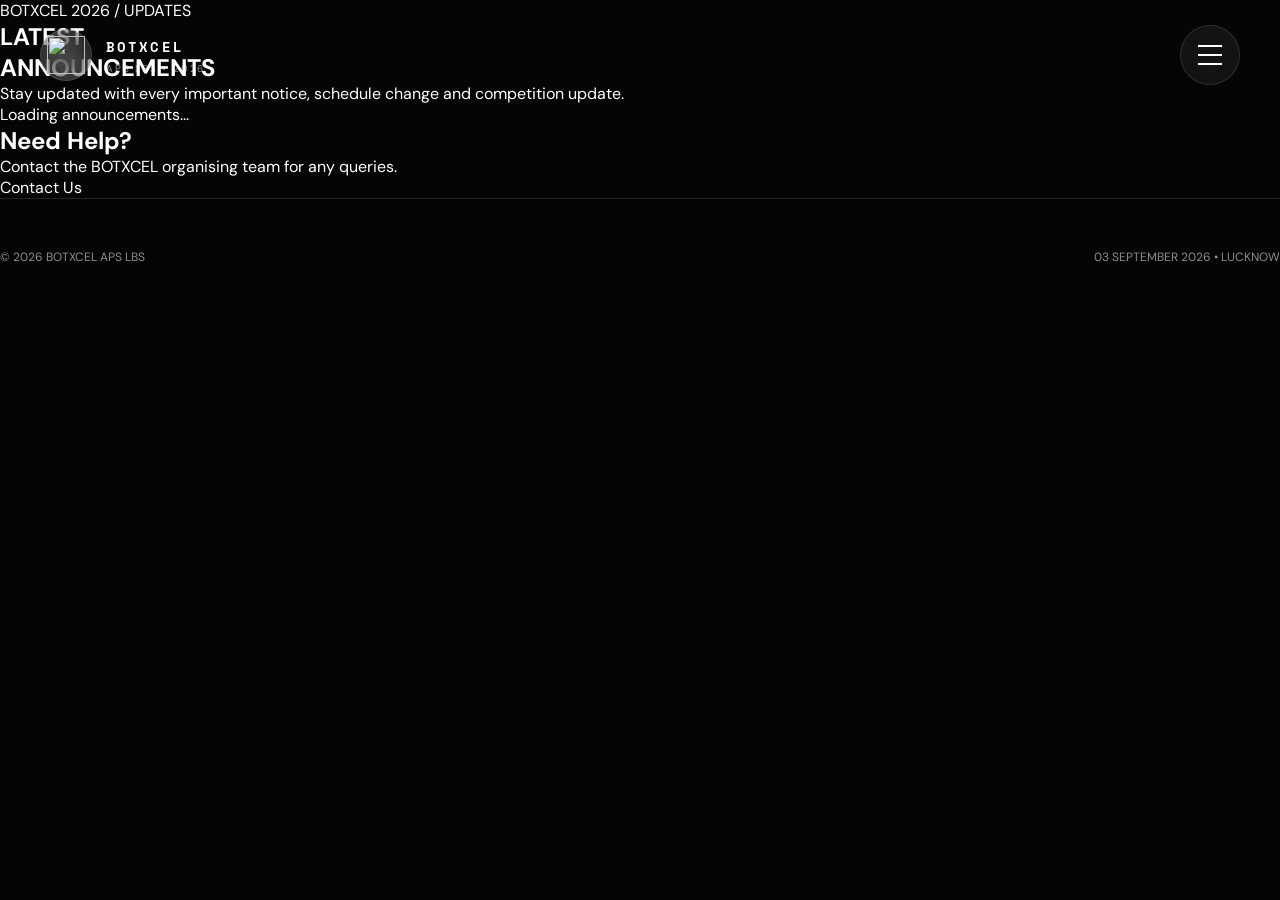
==== commit f60b7926: "Update announcements page title and structure" ====
--- a/announcements.html
+++ b/announcements.html
@@ -1,757 +1,134 @@
 <!DOCTYPE html>
 <html lang="en">
+
 <head>
 
 <meta charset="UTF-8">
-<meta name="viewport" content="width=device-width, initial-scale=1.0">
-
-<title>Announcements | APS LBS ROBOKRITI 2026</title>
-
-<link rel="preconnect" href="https://fonts.googleapis.com">
-<link rel="preconnect" href="https://fonts.gstatic.com" crossorigin>
-
-<link
-href="https://fonts.googleapis.com/css2?family=Orbitron:wght@400;500;600;700;800&family=Rajdhani:wght@400;500;600;700&display=swap"
-rel="stylesheet"
->
-
-<link
-rel="stylesheet"
-href="https://cdnjs.cloudflare.com/ajax/libs/font-awesome/6.5.2/css/all.min.css"
->
-
-<style>
-
-*{
-    box-sizing:border-box;
-}
-
-:root{
-    --bg:#07090d;
-    --panel:#0d1117;
-    --panel2:#10151c;
-    --border:rgba(255,255,255,.08);
-    --text:#edf1f5;
-    --muted:#7d8792;
-    --orange:#ff4d00;
-    --orange2:#ff6b28;
-    --green:#45d391;
-}
-
-html{
-    scroll-behavior:smooth;
-}
-
-body{
-    margin:0;
-    min-height:100vh;
-
-    color:var(--text);
-
-    font-family:"Rajdhani",sans-serif;
-
-    background:
-        radial-gradient(
-            circle at 10% 5%,
-            rgba(255,77,0,.09),
-            transparent 28%
-        ),
-        radial-gradient(
-            circle at 90% 70%,
-            rgba(255,77,0,.04),
-            transparent 25%
-        ),
-        var(--bg);
-}
-
-body::before{
-    content:"";
-
-    position:fixed;
-    inset:0;
-
-    pointer-events:none;
-
-    opacity:.15;
-
-    background-image:
-        linear-gradient(
-            rgba(255,255,255,.025) 1px,
-            transparent 1px
-        ),
-        linear-gradient(
-            90deg,
-            rgba(255,255,255,.025) 1px,
-            transparent 1px
-        );
-
-    background-size:45px 45px;
-}
-
-.container{
-    width:min(1050px,92%);
-    margin:auto;
-}
-
-
-/* =====================================================
-   HEADER
-===================================================== */
-
-.header{
-    position:sticky;
-    top:0;
-    z-index:100;
-
-    background:rgba(7,9,13,.9);
-
-    backdrop-filter:blur(15px);
-
-    border-bottom:1px solid var(--border);
-}
-
-.header-inner{
-    min-height:75px;
-
-    display:flex;
-    align-items:center;
-    justify-content:space-between;
-}
-
-.brand{
-    display:flex;
-    align-items:center;
-    gap:12px;
-
-    color:white;
-
-    text-decoration:none;
-}
-
-.brand img{
-    width:46px;
-    height:46px;
-
-    object-fit:contain;
-}
-
-.brand strong{
-    display:block;
-
-    font-family:"Orbitron",sans-serif;
-
-    font-size:.8rem;
-}
-
-.brand span{
-    display:block;
-
-    margin-top:3px;
-
-    color:var(--orange);
-
-    font-size:.68rem;
-}
-
-.back{
-    color:#9ba4ae;
-
-    text-decoration:none;
-
-    font-size:.85rem;
-
-    transition:.2s;
-}
-
-.back:hover{
-    color:white;
-}
-
-
-/* =====================================================
-   HERO
-===================================================== */
-
-.hero{
-    padding:75px 0 42px;
-
-    text-align:center;
-}
-
-.live{
-    display:inline-flex;
-
-    align-items:center;
-
-    gap:8px;
-
-    padding:7px 12px;
-
-    color:#ff8552;
-
-    background:rgba(255,77,0,.06);
-
-    border:1px solid rgba(255,77,0,.22);
-
-    border-radius:30px;
-
-    font-size:.68rem;
-
-    font-weight:700;
-
-    letter-spacing:1px;
-}
-
-.live-dot{
-    width:7px;
-    height:7px;
-
-    border-radius:50%;
-
-    background:var(--green);
-
-    box-shadow:
-        0 0 10px rgba(69,211,145,.8);
-
-    animation:pulse 1.7s infinite;
-}
-
-@keyframes pulse{
-
-    0%,100%{
-        opacity:.5;
-        transform:scale(.8);
-    }
-
-    50%{
-        opacity:1;
-        transform:scale(1.15);
-    }
-
-}
-
-.hero h1{
-    margin:18px 0 10px;
-
-    font-family:"Orbitron",sans-serif;
-
-    font-size:clamp(2rem,6vw,3.4rem);
-
-    line-height:1.1;
-}
-
-.hero h1 span{
-    color:var(--orange);
-}
-
-.hero p{
-    max-width:680px;
-
-    margin:auto;
-
-    color:var(--muted);
-
-    font-size:.92rem;
-
-    line-height:1.65;
-}
-
-
-/* =====================================================
-   NOTICE BAR
-===================================================== */
-
-.notice{
-    display:flex;
-
-    align-items:center;
-
-    gap:14px;
-
-    margin-bottom:22px;
-
-    padding:15px 17px;
-
-    background:
-        linear-gradient(
-            90deg,
-            rgba(255,77,0,.07),
-            rgba(255,77,0,.015)
-        );
-
-    border:1px solid rgba(255,77,0,.13);
-
-    border-radius:10px;
-}
-
-.notice-icon{
-    width:36px;
-    height:36px;
-
-    flex-shrink:0;
-
-    display:grid;
-
-    place-items:center;
-
-    color:var(--orange);
-
-    background:rgba(255,77,0,.08);
-
-    border-radius:8px;
-}
-
-.notice strong{
-    display:block;
-
-    margin-bottom:2px;
-
-    font-family:"Orbitron",sans-serif;
-
-    font-size:.65rem;
-}
-
-.notice span{
-    color:#707b85;
-
-    font-size:.68rem;
-}
-
-
-/* =====================================================
-   ANNOUNCEMENT LIST
-===================================================== */
-
-.announcements{
-    display:grid;
-
-    gap:13px;
-
-    margin-bottom:25px;
-}
-
-.announcement{
-    position:relative;
-
-    padding:22px;
-
-    background:var(--panel);
-
-    border:1px solid var(--border);
-
-    border-radius:13px;
-
-    overflow:hidden;
-
-    transition:.3s;
-
-    animation:fadeUp .55s ease both;
-}
-
-.announcement:hover{
-    transform:translateY(-3px);
-
-    border-color:rgba(255,77,0,.25);
-
-    box-shadow:
-        0 15px 40px rgba(0,0,0,.2);
-}
-
-.announcement::before{
-    content:"";
-
-    position:absolute;
-
-    top:0;
-    left:0;
-
-    width:2px;
-    height:100%;
-
-    background:var(--orange);
-}
-
-.announcement-top{
-    display:flex;
-
-    align-items:center;
-
-    justify-content:space-between;
-
-    gap:15px;
-
-    margin-bottom:13px;
-}
-
-.tag{
-    display:inline-flex;
-
-    align-items:center;
-
-    gap:6px;
-
-    padding:5px 8px;
-
-    color:#ff8757;
-
-    background:rgba(255,77,0,.07);
-
-    border:1px solid rgba(255,77,0,.12);
-
-    border-radius:5px;
-
-    font-size:.57rem;
-
-    font-weight:700;
-
-    letter-spacing:.6px;
-}
-
-.date{
-    color:#555f69;
-
-    font-family:"Orbitron",sans-serif;
-
-    font-size:.56rem;
-}
-
-.announcement h2{
-    margin:0 0 7px;
-
-    font-family:"Orbitron",sans-serif;
-
-    font-size:.84rem;
-
-    line-height:1.4;
-}
-
-.announcement p{
-    margin:0;
-
-    color:#737e88;
-
-    font-size:.75rem;
-
-    line-height:1.65;
-}
-
-
-/* =====================================================
-   FIREBASE EMPTY STATE
-===================================================== */
-
-.empty-state{
-    display:none;
-
-    padding:55px 25px;
-
-    text-align:center;
-
-    background:var(--panel);
-
-    border:1px dashed rgba(255,255,255,.1);
-
-    border-radius:15px;
-}
-
-.empty-icon{
-    width:58px;
-    height:58px;
-
-    display:grid;
-
-    place-items:center;
-
-    margin:0 auto 17px;
-
-    color:#626c76;
-
-    background:#090c11;
-
-    border:1px solid rgba(255,255,255,.06);
-
-    border-radius:12px;
-
-    font-size:1.2rem;
-}
-
-.empty-state h2{
-    margin:0 0 7px;
-
-    font-family:"Orbitron",sans-serif;
-
-    font-size:.85rem;
-}
-
-.empty-state p{
-    max-width:470px;
-
-    margin:auto;
-
-    color:#626c76;
-
-    font-size:.72rem;
-
-    line-height:1.6;
-}
-
-
-/* =====================================================
-   INFO
-===================================================== */
-
-.info-grid{
-    display:grid;
-
-    grid-template-columns:
-        repeat(3,1fr);
-
-    gap:12px;
-
-    margin-bottom:25px;
-}
-
-.info-card{
-    padding:20px;
-
-    text-align:center;
-
-    background:#0c1016;
-
-    border:1px solid var(--border);
-
-    border-radius:11px;
-}
-
-.info-card i{
-    display:block;
-
-    margin-bottom:10px;
-
-    color:var(--orange);
-
-    font-size:1rem;
-}
-
-.info-card strong{
-    display:block;
-
-    margin-bottom:4px;
-
-    font-family:"Orbitron",sans-serif;
-
-    font-size:.62rem;
-}
-
-.info-card span{
-    color:#69737d;
-
-    font-size:.66rem;
-
-    line-height:1.5;
-}
-
-
-/* =====================================================
-   CTA
-===================================================== */
-
-.cta{
-    margin:25px 0 70px;
-
-    padding:40px 25px;
-
-    text-align:center;
-
-    background:
-        linear-gradient(
-            135deg,
-            rgba(255,77,0,.1),
-            rgba(255,77,0,.02)
-        );
-
-    border:1px solid rgba(255,77,0,.15);
-
-    border-radius:16px;
-}
-
-.cta h2{
-    margin:0 0 8px;
-
-    font-family:"Orbitron",sans-serif;
-
-    font-size:1.1rem;
-}
-
-.cta p{
-    max-width:570px;
-
-    margin:0 auto 19px;
-
-    color:#747e88;
-
-    font-size:.75rem;
-
-    line-height:1.6;
-}
-
-.button{
-    display:inline-flex;
-
-    align-items:center;
-
-    gap:8px;
-
-    padding:12px 19px;
-
-    color:white;
-
-    background:var(--orange);
-
-    border-radius:8px;
-
-    text-decoration:none;
-
-    font-family:"Orbitron",sans-serif;
-
-    font-size:.65rem;
-
-    font-weight:700;
-
-    transition:.2s;
-}
-
-.button:hover{
-    background:var(--orange2);
-
-    transform:translateY(-2px);
-}
-
-
-/* =====================================================
-   FOOTER
-===================================================== */
-
-footer{
-    padding:25px 0;
-
-    border-top:1px solid var(--border);
-
-    text-align:center;
-
-    color:#59626d;
-
-    font-size:.68rem;
-}
-
-
-/* =====================================================
-   ANIMATION
-===================================================== */
-
-@keyframes fadeUp{
-
-    from{
-        opacity:0;
-        transform:translateY(18px);
-    }
-
-    to{
-        opacity:1;
-        transform:translateY(0);
-    }
-
-}
-
-
-/* =====================================================
-   RESPONSIVE
-===================================================== */
-
-@media(max-width:700px){
-
-    .info-grid{
-        grid-template-columns:1fr;
-    }
-
-}
-
-@media(max-width:500px){
-
-    .header-inner{
-        min-height:65px;
-    }
-
-    .brand img{
-        width:40px;
-        height:40px;
-    }
-
-    .brand strong{
-        font-size:.68rem;
-    }
-
-    .back{
-        display:none;
-    }
-
-    .hero{
-        padding-top:48px;
-    }
-
-    .announcement{
-        padding:18px;
-    }
-
-    .announcement-top{
-        align-items:flex-start;
-        flex-direction:column;
-        gap:7px;
-    }
-
-}
-
-</style>
+
+<meta name="viewport"
+content="width=device-width, initial-scale=1.0">
+
+
+<title>
+BOTXCEL 2026 | Announcements
+</title>
+
+
+
+<link rel="stylesheet"
+href="css/style.css">
+
+
+<link rel="stylesheet"
+href="css/announcements.css">
+
+
+
+<link href="https://fonts.googleapis.com/css2?family=DM+Sans:wght@400;500;700;800&family=Space+Mono:wght@400;700&display=swap"
+rel="stylesheet">
+
 
 </head>
 
 
+
 <body>
 
 
-<!-- =====================================================
-     HEADER
-===================================================== -->
-
-<header class="header">
-
-<div class="container header-inner">
-
-<a href="index.html" class="brand">
-
-<img
-src="https://i.ibb.co/4ZPrGYz7/Army-Welfare-Education-Society-logo-1.png"
-alt="Army Welfare Education Society Logo"
->
-
-<div>
-
-<strong>APS LBS ROBOKRITI</strong>
-
-<span>2026 • ANNOUNCEMENTS</span>
-
-</div>
-
-</a>
-
-
-<a href="index.html" class="back">
-
-<i class="fa-solid fa-arrow-left"></i>
-
-&nbsp; Back to Home
-
-</a>
+
+<header class="site-header">
+
+
+<div class="nav-container">
+
+
+<a href="index.html"
+class="brand">
+
+
+<div class="brand-logo">
+
+<img src="https://i.ibb.co/wZTG3v8k/Army-Welfare-Education-Society-logo.png">
+
+</div>
+
+
+<div class="brand-text">
+
+<strong>
+BOTXCEL
+</strong>
+
+
+<span>
+APS LBS • 2026
+</span>
+
+
+</div>
+
+
+</a>
+
+
+
+
+
+<nav class="main-nav"
+id="mainNav">
+
+
+<a href="index.html">
+Home
+</a>
+
+
+<a href="events.html">
+Events
+</a>
+
+
+<a href="rules.html">
+Rules
+</a>
+
+
+<a href="registration.html">
+Registration
+</a>
+
+
+<a href="team.html">
+Team
+</a>
+
+
+<a href="announcements.html"
+class="active">
+Announcements
+</a>
+
+
+<a href="contact.html">
+Contact
+</a>
+
+
+</nav>
+
+
+
+
+
+<button class="menu-toggle"
+id="menuToggle">
+
+<span></span>
+<span></span>
+<span></span>
+
+</button>
+
 
 </div>
 
@@ -759,379 +136,157 @@
 
 
 
-<!-- =====================================================
-     HERO
-===================================================== -->
-
-<section class="hero">
-
-<div class="container">
-
-<div class="live">
-
-<span class="live-dot"></span>
-
-OFFICIAL UPDATES
-
-</div>
+
+
+
+
+
+
+<main>
+
+
+
+<section class="announcement-hero">
+
+
+<div class="announcement-label">
+
+BOTXCEL 2026 / UPDATES
+
+</div>
+
 
 
 <h1>
 
 LATEST
 
-<span>ANNOUNCEMENTS</span>
+<br>
+
+<span>
+ANNOUNCEMENTS
+</span>
 
 </h1>
 
 
+
 <p>
 
-Stay updated with official information,
-competition notices and important updates
-from the APS LBS ROBOKRITI 2026 organising team.
+Stay updated with every important notice, schedule change and competition update.
 
 </p>
 
-</div>
 
 </section>
 
 
 
-<main class="container">
-
-
-<!-- =====================================================
-     NOTICE
-===================================================== -->
-
-<div class="notice">
-
-<div class="notice-icon">
-
-<i class="fa-solid fa-bullhorn"></i>
-
-</div>
-
-<div>
-
-<strong>
-OFFICIAL ROBOKRITI NOTICE BOARD
-</strong>
-
-<span>
-Only announcements published by the organising team
-should be considered official.
-</span>
-
-</div>
-
-</div>
-
-
-
-<!-- =====================================================
-     ANNOUNCEMENTS
-===================================================== -->
-
-<section class="announcements" id="announcementList">
-
-
-<!-- ANNOUNCEMENT 01 -->
-
-<article class="announcement">
-
-<div class="announcement-top">
-
-<span class="tag">
-
-<i class="fa-solid fa-calendar-check"></i>
-
-EVENT
-
-</span>
-
-<span class="date">
-ROBOKRITI 2026
-</span>
-
-</div>
+
+
+
+
+
+
+<section class="announcement-container">
+
+
+<div id="announcementList">
+
+
+<div class="loading">
+
+Loading announcements...
+
+</div>
+
+
+</div>
+
+
+</section>
+
+
+
+
+
+
+
+
+
+<section class="announcement-contact">
 
 
 <h2>
-APS LBS ROBOKRITI 2026
+
+Need Help?
+
 </h2>
 
 
 <p>
 
-The inter-class robotics competition is scheduled
-for <strong>2 September 2026</strong> at Army Public
-School, Lal Bahadur Shastri Marg, Lucknow.
+Contact the BOTXCEL organising team for any queries.
 
 </p>
 
-</article>
-
-
-
-<!-- ANNOUNCEMENT 02 -->
-
-<article class="announcement">
-
-<div class="announcement-top">
-
-<span class="tag">
-
-<i class="fa-solid fa-user-plus"></i>
-
-REGISTRATION
-
-</span>
-
-<span class="date">
-IMPORTANT
-
-</span>
-
-</div>
-
-
-<h2>
-Registration Deadline: 31 August 2026
-</h2>
-
-
-<p>
-
-Teams should complete their registration before
-the registration deadline. Registration is free
-and each team may contain a maximum of five members.
-
-</p>
-
-</article>
-
-
-
-<!-- ANNOUNCEMENT 03 -->
-
-<article class="announcement">
-
-<div class="announcement-top">
-
-<span class="tag">
-
-<i class="fa-solid fa-robot"></i>
-
-EVENTS
-
-</span>
-
-<span class="date">
-ROBOKRITI
-
-</span>
-
-</div>
-
-
-<h2>
-Four Robotics Events
-</h2>
-
-
-<p>
-
-ROBOKRITI features Robo Race, Robo Tug of War,
-Robo War and Robo Soccer. Participants should
-review the rules of their selected event before
-competition day.
-
-</p>
-
-</article>
+
+<a href="contact.html">
+
+Contact Us
+
+</a>
 
 
 </section>
 
 
 
-<!-- =====================================================
-     EMPTY STATE
-     Firebase will use this when no announcements exist.
-===================================================== -->
-
-<section class="empty-state" id="emptyState">
-
-<div class="empty-icon">
-
-<i class="fa-regular fa-bell-slash"></i>
-
-</div>
-
-<h2>
-NO ANNOUNCEMENTS YET
-</h2>
-
-<p>
-
-There are currently no additional official
-announcements. Please check again later.
-
-</p>
-
-</section>
-
-
-
-<!-- =====================================================
-     IMPORTANT INFORMATION
-===================================================== -->
-
-<section class="info-grid">
-
-
-<div class="info-card">
-
-<i class="fa-solid fa-calendar-day"></i>
-
-<strong>
-EVENT DATE
-</strong>
-
-<span>
-2 September 2026
-</span>
-
-</div>
-
-
-<div class="info-card">
-
-<i class="fa-solid fa-hourglass-end"></i>
-
-<strong>
-REGISTRATION DEADLINE
-</strong>
-
-<span>
-31 August 2026
-</span>
-
-</div>
-
-
-<div class="info-card">
-
-<i class="fa-solid fa-users"></i>
-
-<strong>
-MAXIMUM TEAM
-</strong>
-
-<span>
-5 members per team
-</span>
-
-</div>
-
-
-</section>
-
-
-
-<!-- =====================================================
-     CTA
-===================================================== -->
-
-<section class="cta">
-
-<h2>
-DON'T MISS THE NEXT UPDATE
-</h2>
-
-<p>
-
-Check this page regularly for official notices
-from the ROBOKRITI organising team.
-
-</p>
-
-
-<a
-href="registration.html"
-class="button"
->
-
-<i class="fa-solid fa-rocket"></i>
-
-REGISTER YOUR TEAM
-
-</a>
-
-</section>
-
-
 </main>
 
 
 
-<!-- =====================================================
-     FOOTER
-===================================================== -->
-
-<footer>
-
-<div class="container">
-
-APS LBS ROBOKRITI 2026
-
-&nbsp; • &nbsp;
-
-Official Announcement Board
-
-</div>
+
+
+
+
+
+
+<footer class="site-footer">
+
+
+<div class="footer-bottom">
+
+
+<span>
+© 2026 BOTXCEL APS LBS
+</span>
+
+
+<span>
+03 SEPTEMBER 2026 • LUCKNOW
+</span>
+
+
+</div>
+
 
 </footer>
 
 
 
-<!-- =====================================================
-     FIREBASE ANNOUNCEMENT HOOK
-
-     We will connect this section to Firebase
-     when we build the admin/content system.
-
-     Planned database location:
-
-     content
-       announcements
-         announcementId
-           title
-           message
-           category
-           createdAt
-           published
-           author
-
-===================================================== -->
-
-<script>
-
-/*
-    Firebase dynamic announcement loading
-    will be connected in the Firebase integration stage.
-
-    DO NOT add another Firebase configuration here yet.
-
-    The public page will eventually read only
-    published announcements.
-*/
+
+
+
+
+
+<script
+type="module"
+src="js/announcements.js">
 
 </script>
 
 
 </body>
+
 </html>
--- a/css/style.css
+++ b/css/style.css
@@ -0,0 +1,1631 @@
+/* =========================================================
+   BOTXCEL 2026
+   GLOBAL STYLE
+========================================================= */
+
+
+/* =========================================================
+   RESET
+========================================================= */
+
+*,
+*::before,
+*::after {
+
+    margin: 0;
+    padding: 0;
+
+    box-sizing: border-box;
+
+}
+
+
+
+html {
+
+    scroll-behavior: smooth;
+
+}
+
+
+
+body {
+
+    background: #050505;
+
+    color: #ffffff;
+
+    font-family:
+        "DM Sans",
+        sans-serif;
+
+    overflow-x: hidden;
+
+}
+
+
+
+body.menu-active {
+
+    overflow: hidden;
+
+}
+
+
+
+img {
+
+    max-width: 100%;
+
+    display: block;
+
+}
+
+
+
+a {
+
+    color: inherit;
+
+    text-decoration: none;
+
+}
+
+
+
+button {
+
+    font-family: inherit;
+
+}
+
+
+
+
+
+
+
+/* =========================================================
+   ROOT VARIABLES
+========================================================= */
+
+
+:root {
+
+
+    --bg:
+        #050505;
+
+
+    --surface:
+        rgba(255,255,255,0.05);
+
+
+    --surface-light:
+        rgba(255,255,255,0.09);
+
+
+    --text:
+        #ffffff;
+
+
+    --muted:
+        rgba(255,255,255,0.55);
+
+
+    --accent:
+        #d6a45a;
+
+
+    --line:
+        rgba(255,255,255,0.12);
+
+
+    --radius:
+        24px;
+
+
+    --container:
+        1200px;
+
+
+}
+
+
+
+
+
+
+
+/* =========================================================
+   COMMON CONTAINER
+========================================================= */
+
+
+.nav-container,
+.home-section,
+.footer-inner {
+
+    width: min(
+        100% - 40px,
+        var(--container)
+    );
+
+    margin-inline: auto;
+
+}
+
+
+
+
+
+
+
+/* =========================================================
+   PRELOADER
+========================================================= */
+
+
+#preloader {
+
+
+    position: fixed;
+
+    inset: 0;
+
+    z-index: 9999;
+
+
+    display: flex;
+
+    align-items: center;
+
+    justify-content: center;
+
+
+    background: #050505;
+
+
+    transition:
+        opacity .6s ease,
+        visibility .6s ease;
+
+
+}
+
+
+
+#preloader.hide {
+
+
+    opacity: 0;
+
+    visibility: hidden;
+
+
+}
+
+
+
+
+.preloader-inner {
+
+
+    text-align: center;
+
+
+}
+
+
+
+.preloader-logo img {
+
+
+    width: 80px;
+
+    margin-inline: auto;
+
+
+    animation:
+        pulseLogo 2s infinite;
+
+
+}
+
+
+
+.preloader-title {
+
+
+    margin-top: 25px;
+
+
+    font-family:
+        "Space Mono",
+        monospace;
+
+
+    font-size: 32px;
+
+    letter-spacing:
+        .25em;
+
+
+}
+
+
+
+.preloader-year {
+
+
+    margin-top: 8px;
+
+
+    color:
+        var(--muted);
+
+
+    letter-spacing:
+        .4em;
+
+
+}
+
+
+
+
+
+.preloader-line {
+
+
+    width: 180px;
+
+    height: 2px;
+
+
+    margin:
+        35px auto 0;
+
+
+    overflow: hidden;
+
+
+    background:
+        rgba(255,255,255,.15);
+
+
+}
+
+
+
+.preloader-line span {
+
+
+    display:block;
+
+
+    width:40%;
+
+    height:100%;
+
+
+    background:
+        var(--accent);
+
+
+    animation:
+        loading 1.5s infinite;
+
+
+}
+
+
+
+
+
+@keyframes loading {
+
+
+    from {
+
+        transform: translateX(-100%);
+
+    }
+
+
+    to {
+
+        transform: translateX(300%);
+
+    }
+
+
+}
+
+
+
+
+
+@keyframes pulseLogo {
+
+
+    50% {
+
+        transform: scale(1.08);
+
+    }
+
+
+}
+/* =========================================================
+   HEADER
+========================================================= */
+
+
+.site-header {
+
+    position: fixed;
+
+    top: 0;
+    left: 0;
+
+    width: 100%;
+
+    z-index: 1000;
+
+
+    pointer-events: none;
+
+}
+
+
+
+.nav-container {
+
+
+    width: min(
+        100% - 40px,
+        var(--container)
+    );
+
+
+    margin-inline: auto;
+
+
+    padding-top: 25px;
+
+
+    display: flex;
+
+    align-items: center;
+
+    justify-content: space-between;
+
+
+    pointer-events: auto;
+
+
+}
+
+
+
+
+
+
+
+/* =========================================================
+   BRAND
+========================================================= */
+
+
+.brand {
+
+
+    display: flex;
+
+    align-items: center;
+
+    gap: 14px;
+
+
+    position: relative;
+
+    z-index: 1002;
+
+
+}
+
+
+
+.brand-logo {
+
+
+    width: 52px;
+
+    height: 52px;
+
+
+    display: flex;
+
+    align-items: center;
+
+    justify-content: center;
+
+
+    border-radius: 50%;
+
+
+    background:
+    rgba(255,255,255,0.05);
+
+
+    border:
+    1px solid var(--line);
+
+
+    backdrop-filter:
+    blur(15px);
+
+
+}
+
+
+
+.brand-logo img {
+
+
+    width: 38px;
+
+    height: 38px;
+
+    object-fit: contain;
+
+
+}
+
+
+
+
+
+.brand-text {
+
+
+    display:flex;
+
+    flex-direction:column;
+
+
+}
+
+
+
+.brand-text strong {
+
+
+    font-family:
+    "Space Mono",
+    monospace;
+
+
+    font-size:
+    14px;
+
+
+    letter-spacing:
+    .15em;
+
+
+}
+
+
+
+.brand-text span {
+
+
+    margin-top:5px;
+
+
+    color:
+    var(--muted);
+
+
+    font-size:
+    10px;
+
+
+    letter-spacing:
+    .18em;
+
+
+}
+
+
+
+
+
+
+
+
+/* =========================================================
+   HAMBURGER BUTTON
+========================================================= */
+
+
+.menu-toggle {
+
+
+    width:60px;
+
+    height:60px;
+
+
+    border-radius:50%;
+
+
+    border:
+    1px solid var(--line);
+
+
+    background:
+    rgba(255,255,255,.06);
+
+
+    backdrop-filter:
+    blur(18px);
+
+
+    display:flex;
+
+    flex-direction:column;
+
+
+    align-items:center;
+
+    justify-content:center;
+
+
+    gap:7px;
+
+
+    cursor:pointer;
+
+
+    position:relative;
+
+    z-index:1002;
+
+
+    transition:
+    .35s ease;
+
+
+}
+
+
+
+.menu-toggle:hover {
+
+
+    background:
+    rgba(255,255,255,.12);
+
+
+    transform:
+    scale(1.05);
+
+
+}
+
+
+
+
+
+.menu-toggle span {
+
+
+    width:24px;
+
+    height:2px;
+
+
+    background:white;
+
+
+    display:block;
+
+
+    transition:
+    .35s ease;
+
+
+}
+
+
+
+
+
+
+
+/* =========================================================
+   HAMBURGER TO CLOSE ANIMATION
+========================================================= */
+
+
+.menu-toggle.menu-open span:nth-child(1){
+
+
+    transform:
+    translateY(9px)
+    rotate(45deg);
+
+
+}
+
+
+
+
+.menu-toggle.menu-open span:nth-child(2){
+
+
+    opacity:0;
+
+
+}
+
+
+
+
+
+.menu-toggle.menu-open span:nth-child(3){
+
+
+    transform:
+    translateY(-9px)
+    rotate(-45deg);
+
+
+}
+
+
+
+
+
+
+
+
+
+/* =========================================================
+   FULL SCREEN NAVIGATION
+========================================================= */
+
+
+.main-nav {
+
+
+    position:fixed;
+
+
+    inset:0;
+
+
+    z-index:1001;
+
+
+    background:
+
+
+    radial-gradient(
+    circle at 80% 20%,
+    rgba(214,164,90,.15),
+    transparent 35%
+    ),
+
+
+    radial-gradient(
+    circle at 20% 80%,
+    rgba(120,60,200,.18),
+    transparent 40%
+    ),
+
+
+    rgba(5,5,5,.96);
+
+
+
+    display:flex;
+
+
+    flex-direction:column;
+
+
+    align-items:center;
+
+
+    justify-content:center;
+
+
+    gap:30px;
+
+
+
+    opacity:0;
+
+    visibility:hidden;
+
+
+    transform:
+    scale(1.05);
+
+
+    transition:
+
+
+    opacity .45s ease,
+
+    visibility .45s ease,
+
+    transform .45s ease;
+
+
+
+    pointer-events:none;
+
+
+}
+
+
+
+
+
+.main-nav.nav-open {
+
+
+    opacity:1;
+
+
+    visibility:visible;
+
+
+    transform:
+    scale(1);
+
+
+    pointer-events:auto;
+
+
+}
+
+
+
+
+
+
+
+
+/* =========================================================
+   MENU LINKS
+========================================================= */
+
+
+.main-nav a {
+
+
+    font-family:
+    "Space Mono",
+    monospace;
+
+
+    font-size:
+    clamp(18px,3vw,28px);
+
+
+    letter-spacing:
+    .18em;
+
+
+    color:
+    rgba(255,255,255,.65);
+
+
+    position:relative;
+
+
+    transition:
+    .3s ease;
+
+
+}
+
+
+
+
+
+.main-nav a:hover,
+
+
+.main-nav a.active {
+
+
+    color:white;
+
+
+    transform:
+    translateX(10px);
+
+
+}
+
+
+
+
+
+
+.main-nav a::before {
+
+
+    content:"";
+
+
+    position:absolute;
+
+
+    left:-35px;
+
+
+    top:50%;
+
+
+    width:0;
+
+
+    height:2px;
+
+
+    background:
+    var(--accent);
+
+
+    transition:
+    .3s ease;
+
+
+}
+
+
+
+
+
+.main-nav a:hover::before,
+
+
+.main-nav a.active::before {
+
+
+    width:20px;
+
+
+}
+/* =========================================================
+   BUTTONS
+========================================================= */
+
+
+.home-actions {
+
+    display:flex;
+
+    gap:18px;
+
+    margin-top:35px;
+
+    flex-wrap:wrap;
+
+}
+
+
+
+.home-btn-primary,
+.home-btn-secondary {
+
+
+    padding:
+    16px 32px;
+
+
+    border-radius:
+    999px;
+
+
+    font-family:
+    "Space Mono",
+    monospace;
+
+
+    font-size:
+    12px;
+
+
+    letter-spacing:
+    .15em;
+
+
+    transition:
+    .35s ease;
+
+
+}
+
+
+
+.home-btn-primary {
+
+
+    background:
+    white;
+
+
+    color:
+    #050505;
+
+
+}
+
+
+
+.home-btn-primary:hover {
+
+
+    transform:
+    translateY(-4px);
+
+
+    box-shadow:
+    0 20px 40px rgba(255,255,255,.18);
+
+
+}
+
+
+
+
+
+.home-btn-secondary {
+
+
+    border:
+    1px solid var(--line);
+
+
+    background:
+    rgba(255,255,255,.05);
+
+
+    color:white;
+
+
+    backdrop-filter:
+    blur(15px);
+
+
+}
+
+
+
+.home-btn-secondary:hover {
+
+
+    background:
+    rgba(255,255,255,.12);
+
+
+    transform:
+    translateY(-4px);
+
+
+}
+
+
+
+
+
+
+
+
+
+/* =========================================================
+   SECTIONS
+========================================================= */
+
+
+.home-section {
+
+
+    padding:
+
+    120px 0;
+
+
+}
+
+
+
+.home-section-label {
+
+
+    font-family:
+    "Space Mono",
+    monospace;
+
+
+    font-size:
+    11px;
+
+
+    letter-spacing:
+    .35em;
+
+
+    color:
+    var(--muted);
+
+
+    margin-bottom:
+    25px;
+
+
+}
+
+
+
+.home-section-title {
+
+
+    font-size:
+    clamp(40px,6vw,80px);
+
+
+    line-height:
+    .95;
+
+
+    letter-spacing:
+    -.04em;
+
+
+    font-weight:
+    800;
+
+
+}
+
+
+
+.home-section-title em {
+
+
+    font-style:
+    normal;
+
+
+    color:
+    rgba(255,255,255,.45);
+
+
+}
+
+
+
+
+
+
+
+
+
+/* =========================================================
+   CARDS
+========================================================= */
+
+
+.home-about-card,
+.highlight-card,
+.info-card {
+
+
+    border:
+    1px solid var(--line);
+
+
+    background:
+    var(--surface);
+
+
+    backdrop-filter:
+    blur(20px);
+
+
+    border-radius:
+    var(--radius);
+
+
+    transition:
+    .35s ease;
+
+
+}
+
+
+
+.home-about-card:hover,
+.highlight-card:hover,
+.info-card:hover {
+
+
+    transform:
+    translateY(-8px);
+
+
+    background:
+    var(--surface-light);
+
+
+}
+
+
+
+
+
+
+
+
+
+/* =========================================================
+   VIDEO AREA
+========================================================= */
+
+
+.home-video {
+
+
+    margin-top:
+    50px;
+
+
+    min-height:
+    500px;
+
+
+    border-radius:
+    30px;
+
+
+    overflow:hidden;
+
+
+    position:relative;
+
+
+    border:
+    1px solid var(--line);
+
+
+    background:
+    #111;
+
+
+}
+
+
+
+.home-video-placeholder {
+
+
+    position:absolute;
+
+
+    inset:0;
+
+
+    display:flex;
+
+
+    flex-direction:column;
+
+
+    justify-content:center;
+
+
+    align-items:center;
+
+
+    gap:20px;
+
+
+    color:
+    rgba(255,255,255,.6);
+
+
+}
+
+
+
+.video-placeholder-icon {
+
+
+    width:90px;
+
+    height:90px;
+
+
+    border-radius:50%;
+
+
+    display:flex;
+
+
+    justify-content:center;
+
+    align-items:center;
+
+
+    border:
+    1px solid var(--line);
+
+
+    font-size:
+    28px;
+
+
+}
+
+
+
+
+
+.home-video-overlay {
+
+
+    position:absolute;
+
+
+    inset:0;
+
+
+    background:
+    linear-gradient(
+    to top,
+    rgba(0,0,0,.8),
+    transparent
+    );
+
+
+}
+
+
+
+
+
+
+
+
+/* =========================================================
+   FOOTER
+========================================================= */
+
+
+.site-footer {
+
+
+    border-top:
+    1px solid var(--line);
+
+
+    padding:
+    50px 0;
+
+
+}
+
+
+
+.footer-brand {
+
+
+    display:flex;
+
+
+    align-items:center;
+
+
+    gap:15px;
+
+
+}
+
+
+
+.footer-brand img {
+
+
+    width:55px;
+
+
+}
+
+
+
+.footer-brand strong {
+
+
+    display:block;
+
+
+    font-family:
+    "Space Mono",
+    monospace;
+
+
+}
+
+
+
+.footer-brand span {
+
+
+    color:
+    var(--muted);
+
+
+    font-size:
+    12px;
+
+
+}
+
+
+
+
+.footer-links {
+
+
+    display:flex;
+
+
+    gap:25px;
+
+
+    margin:
+    35px 0;
+
+
+    flex-wrap:wrap;
+
+
+}
+
+
+
+.footer-links a {
+
+
+    color:
+    var(--muted);
+
+
+    transition:.3s;
+
+
+}
+
+
+
+.footer-links a:hover {
+
+
+    color:white;
+
+
+}
+
+
+
+
+.footer-bottom {
+
+
+    display:flex;
+
+
+    justify-content:space-between;
+
+
+    color:
+    var(--muted);
+
+
+    font-size:
+    12px;
+
+
+}
+
+
+
+
+
+
+
+
+
+/* =========================================================
+   REVEAL ANIMATION
+========================================================= */
+
+
+.home-reveal {
+
+
+    animation:
+    reveal .8s ease both;
+
+
+}
+
+
+
+@keyframes reveal {
+
+
+from {
+
+    opacity:0;
+
+    transform:
+    translateY(40px);
+
+}
+
+
+to {
+
+    opacity:1;
+
+    transform:
+    translateY(0);
+
+}
+
+
+}
+
+
+
+
+
+
+
+
+
+/* =========================================================
+   RESPONSIVE
+========================================================= */
+
+
+@media(max-width:768px){
+
+
+
+.nav-container {
+
+
+    width:
+    calc(100% - 30px);
+
+
+}
+
+
+
+.brand-text strong {
+
+
+    font-size:
+    12px;
+
+
+}
+
+
+
+.menu-toggle {
+
+
+    width:
+    52px;
+
+
+    height:
+    52px;
+
+
+}
+
+
+
+.home-section {
+
+
+    padding:
+    80px 0;
+
+
+}
+
+
+
+.home-actions {
+
+
+    flex-direction:column;
+
+
+}
+
+
+
+.home-btn-primary,
+.home-btn-secondary {
+
+
+    width:100%;
+
+
+    text-align:center;
+
+
+}
+
+
+
+
+.footer-bottom {
+
+
+    flex-direction:column;
+
+
+    gap:10px;
+
+
+}
+
+
+}
+
+
+
+
+@media(max-width:450px){
+
+
+.brand-text span {
+
+
+    display:none;
+
+
+}
+
+
+
+.main-nav a {
+
+
+    font-size:
+    17px;
+
+
+}
+
+
+
+}
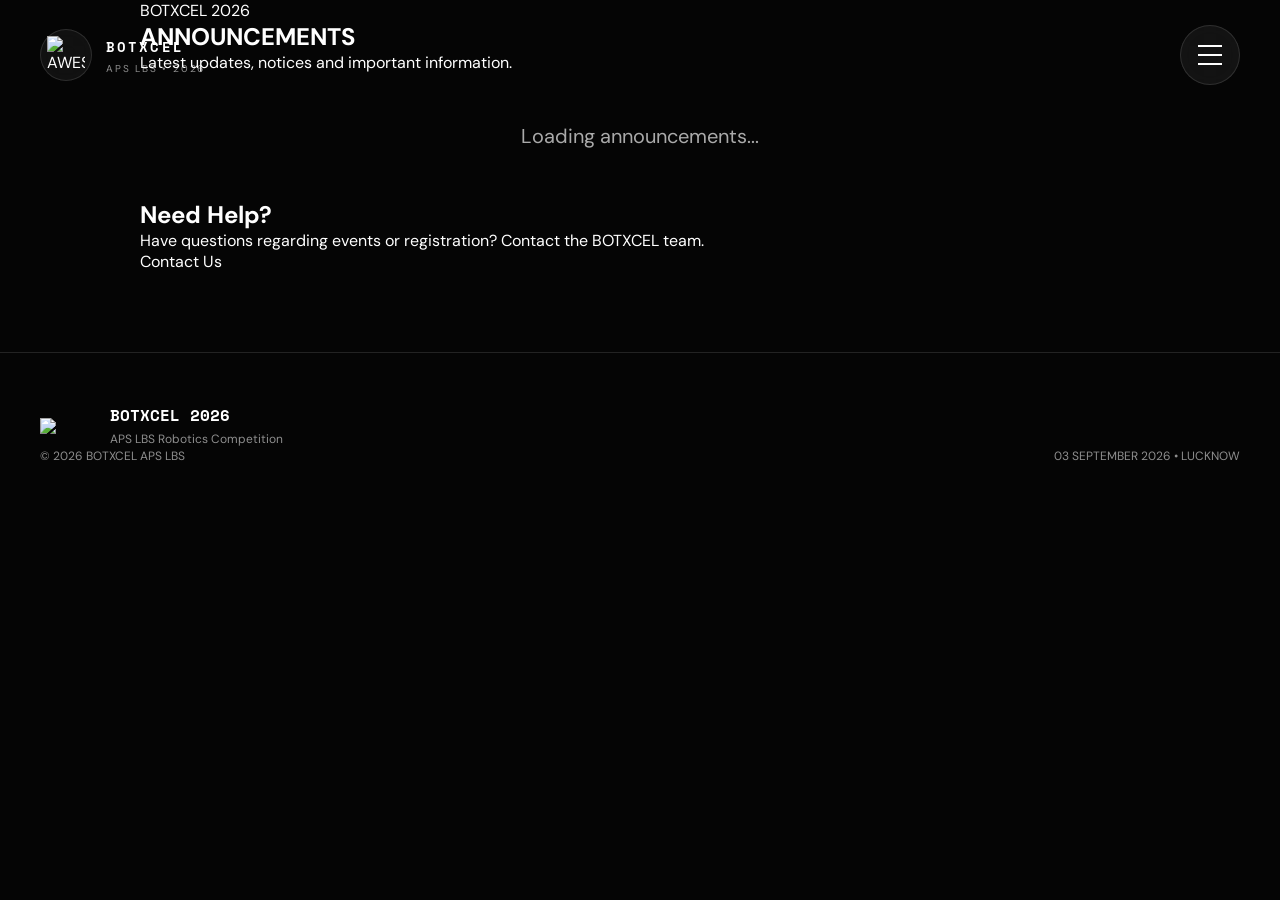
==== commit 7c89fa92: "Refactor announcements.html for cleaner structure" ====
--- a/announcements.html
+++ b/announcements.html
@@ -5,8 +5,7 @@
 
 <meta charset="UTF-8">
 
-<meta name="viewport"
-content="width=device-width, initial-scale=1.0">
+<meta name="viewport" content="width=device-width, initial-scale=1.0">
 
 
 <title>
@@ -14,43 +13,39 @@
 </title>
 
 
-
-<link rel="stylesheet"
-href="css/style.css">
-
-
-<link rel="stylesheet"
-href="css/announcements.css">
-
-
-
-<link href="https://fonts.googleapis.com/css2?family=DM+Sans:wght@400;500;700;800&family=Space+Mono:wght@400;700&display=swap"
-rel="stylesheet">
+<link rel="stylesheet" href="css/style.css">
+
+<link rel="stylesheet" href="css/announcements.css">
+
+
+<link href="https://fonts.googleapis.com/css2?family=DM+Sans:wght@400;500;700;800&family=Space+Mono:wght@400;700&display=swap" rel="stylesheet">
 
 
 </head>
 
 
-
 <body>
 
 
 
+<!-- HEADER -->
+
 <header class="site-header">
 
 
 <div class="nav-container">
 
 
-<a href="index.html"
-class="brand">
+<a href="index.html" class="brand">
 
 
 <div class="brand-logo">
 
-<img src="https://i.ibb.co/wZTG3v8k/Army-Welfare-Education-Society-logo.png">
-
-</div>
+<img src="https://i.ibb.co/wZTG3v8k/Army-Welfare-Education-Society-logo.png"
+alt="AWES Logo">
+
+</div>
+
 
 
 <div class="brand-text">
@@ -59,23 +54,20 @@
 BOTXCEL
 </strong>
 
-
 <span>
 APS LBS • 2026
 </span>
 
-
-</div>
-
-
-</a>
-
-
-
-
-
-<nav class="main-nav"
-id="mainNav">
+</div>
+
+
+</a>
+
+
+
+
+
+<nav class="main-nav" id="mainNav">
 
 
 <a href="index.html">
@@ -103,8 +95,7 @@
 </a>
 
 
-<a href="announcements.html"
-class="active">
+<a href="announcements.html" class="active">
 Announcements
 </a>
 
@@ -120,8 +111,7 @@
 
 
 
-<button class="menu-toggle"
-id="menuToggle">
+<button class="menu-toggle" id="menuToggle">
 
 <span></span>
 <span></span>
@@ -130,7 +120,9 @@
 </button>
 
 
-</div>
+
+</div>
+
 
 </header>
 
@@ -139,109 +131,97 @@
 
 
 
-
-
-
 <main>
 
 
-
-<section class="announcement-hero">
-
-
-<div class="announcement-label">
-
-BOTXCEL 2026 / UPDATES
-
-</div>
-
+<section class="announcement-page">
+
+
+<div class="announcement-container">
+
+
+
+<div class="page-heading">
+
+
+<span>
+BOTXCEL 2026
+</span>
 
 
 <h1>
-
-LATEST
-
-<br>
-
-<span>
 ANNOUNCEMENTS
-</span>
-
 </h1>
 
 
-
 <p>
-
-Stay updated with every important notice, schedule change and competition update.
-
+Latest updates, notices and important information.
 </p>
 
 
+</div>
+
+
+
+
+
+
+<!-- Firebase Data -->
+
+<div id="announcementList"
+class="announcement-list">
+
+
+<div class="loading">
+
+Loading announcements...
+
+</div>
+
+
+</div>
+
+
+
+
+
+<div class="contact-cta">
+
+
+<h2>
+Need Help?
+</h2>
+
+
+<p>
+Have questions regarding events or registration?
+Contact the BOTXCEL team.
+</p>
+
+
+
+<a href="contact.html"
+class="cta-btn">
+
+Contact Us
+
+</a>
+
+
+</div>
+
+
+
+
+
+
+</div>
+
+
 </section>
 
 
 
-
-
-
-
-
-
-<section class="announcement-container">
-
-
-<div id="announcementList">
-
-
-<div class="loading">
-
-Loading announcements...
-
-</div>
-
-
-</div>
-
-
-</section>
-
-
-
-
-
-
-
-
-
-<section class="announcement-contact">
-
-
-<h2>
-
-Need Help?
-
-</h2>
-
-
-<p>
-
-Contact the BOTXCEL organising team for any queries.
-
-</p>
-
-
-<a href="contact.html">
-
-Contact Us
-
-</a>
-
-
-</section>
-
-
-
 </main>
 
 
@@ -255,6 +235,36 @@
 <footer class="site-footer">
 
 
+<div class="footer-inner">
+
+
+<div class="footer-brand">
+
+
+<img src="https://i.ibb.co/wZTG3v8k/Army-Welfare-Education-Society-logo.png">
+
+
+<div>
+
+<strong>
+BOTXCEL 2026
+</strong>
+
+
+<span>
+APS LBS Robotics Competition
+</span>
+
+
+</div>
+
+
+</div>
+
+
+
+
+
 <div class="footer-bottom">
 
 
@@ -271,6 +281,9 @@
 </div>
 
 
+</div>
+
+
 </footer>
 
 
@@ -279,14 +292,41 @@
 
 
 
-
-<script
-type="module"
+<script type="module"
 src="js/announcements.js">
-
 </script>
 
 
+
+
+
+
+<script>
+
+
+const menu =
+document.getElementById("menuToggle");
+
+
+const nav =
+document.getElementById("mainNav");
+
+
+
+menu.onclick = ()=>{
+
+menu.classList.toggle("menu-open");
+
+nav.classList.toggle("nav-open");
+
+};
+
+
+
+</script>
+
+
+
 </body>
 
 </html>
--- a/css/announcements.css
+++ b/css/announcements.css
@@ -0,0 +1,569 @@
+/* =====================================================
+   BOTXCEL 2026
+   ANNOUNCEMENTS PAGE STYLE
+===================================================== */
+
+
+
+.announcement-hero{
+
+padding:140px 20px 80px;
+
+text-align:center;
+
+max-width:1000px;
+
+margin:auto;
+
+}
+
+
+
+
+
+.announcement-label{
+
+font-family:"Space Mono",monospace;
+
+font-size:14px;
+
+letter-spacing:3px;
+
+color:#00eaff;
+
+margin-bottom:25px;
+
+}
+
+
+
+
+
+
+
+.announcement-hero h1{
+
+font-size:clamp(45px,8vw,90px);
+
+font-weight:800;
+
+line-height:.95;
+
+margin:0;
+
+}
+
+
+
+.announcement-hero h1 span{
+
+color:#00eaff;
+
+}
+
+
+
+
+
+.announcement-hero p{
+
+
+max-width:650px;
+
+
+margin:30px auto;
+
+
+font-size:18px;
+
+
+color:#aaa;
+
+
+line-height:1.6;
+
+
+}
+
+
+
+
+
+
+
+
+
+/* ===============================
+ ANNOUNCEMENT LIST
+================================ */
+
+
+
+.announcement-container{
+
+
+width:min(1000px,90%);
+
+
+margin:auto;
+
+
+padding-bottom:80px;
+
+
+}
+
+
+
+
+
+#announcementList{
+
+
+display:flex;
+
+
+flex-direction:column;
+
+
+gap:30px;
+
+
+}
+
+
+
+
+
+
+
+.announcement-card{
+
+
+background:
+
+linear-gradient(
+
+145deg,
+
+rgba(255,255,255,.09),
+
+rgba(255,255,255,.03)
+
+);
+
+
+
+border:1px solid rgba(255,255,255,.15);
+
+
+
+border-radius:25px;
+
+
+
+padding:35px;
+
+
+
+backdrop-filter:blur(15px);
+
+
+
+position:relative;
+
+
+
+overflow:hidden;
+
+
+
+transition:.4s;
+
+
+
+}
+
+
+
+
+
+.announcement-card::before{
+
+
+content:"";
+
+
+position:absolute;
+
+
+height:120px;
+
+
+width:120px;
+
+
+background:#00eaff;
+
+
+filter:blur(100px);
+
+
+opacity:.25;
+
+
+right:-40px;
+
+
+top:-40px;
+
+
+}
+
+
+
+
+
+.announcement-card:hover{
+
+
+transform:translateY(-8px);
+
+
+border-color:#00eaff;
+
+
+}
+
+
+
+
+
+
+
+.announcement-top{
+
+
+display:flex;
+
+
+justify-content:space-between;
+
+
+align-items:center;
+
+
+gap:20px;
+
+
+margin-bottom:20px;
+
+
+}
+
+
+
+
+
+.announcement-title{
+
+
+font-size:28px;
+
+
+font-weight:800;
+
+
+}
+
+
+
+
+
+.announcement-date{
+
+
+font-family:"Space Mono",monospace;
+
+
+font-size:13px;
+
+
+color:#00eaff;
+
+
+}
+
+
+
+
+
+.announcement-message{
+
+
+color:#ccc;
+
+
+line-height:1.7;
+
+
+font-size:17px;
+
+
+}
+
+
+
+
+
+
+
+
+/* ===============================
+ PRIORITY BADGE
+================================ */
+
+
+
+.priority{
+
+
+display:inline-block;
+
+
+margin-top:20px;
+
+
+padding:8px 18px;
+
+
+border-radius:50px;
+
+
+font-size:12px;
+
+
+font-weight:700;
+
+
+letter-spacing:1px;
+
+
+background:#00eaff;
+
+
+color:#000;
+
+
+}
+
+
+
+
+
+
+.priority.normal{
+
+
+background:#333;
+
+
+color:white;
+
+
+}
+
+
+
+
+
+.priority.high{
+
+
+box-shadow:0 0 20px #00eaff;
+
+
+}
+
+
+
+
+
+
+
+
+
+/* ===============================
+ LOADING
+================================ */
+
+
+
+.loading{
+
+
+text-align:center;
+
+
+padding:50px;
+
+
+font-size:20px;
+
+
+color:#aaa;
+
+
+}
+
+
+
+
+
+
+
+
+
+/* ===============================
+ CONTACT CTA
+================================ */
+
+
+
+.announcement-contact{
+
+
+width:min(900px,90%);
+
+
+
+margin:30px auto 100px;
+
+
+
+padding:50px 30px;
+
+
+
+text-align:center;
+
+
+
+background:#111;
+
+
+
+border-radius:25px;
+
+
+
+}
+
+
+
+
+
+.announcement-contact h2{
+
+
+font-size:40px;
+
+
+}
+
+
+
+.announcement-contact p{
+
+
+color:#aaa;
+
+
+margin:20px;
+
+
+}
+
+
+
+.announcement-contact a{
+
+
+display:inline-block;
+
+
+padding:15px 40px;
+
+
+background:#00eaff;
+
+
+color:#000;
+
+
+border-radius:50px;
+
+
+font-weight:800;
+
+
+text-decoration:none;
+
+
+transition:.3s;
+
+
+}
+
+
+
+
+
+.announcement-contact a:hover{
+
+
+transform:scale(1.08);
+
+
+}
+
+
+
+
+
+
+
+
+/* ===============================
+ MOBILE
+================================ */
+
+
+
+@media(max-width:700px){
+
+
+.announcement-top{
+
+
+flex-direction:column;
+
+
+align-items:flex-start;
+
+
+}
+
+
+
+.announcement-title{
+
+
+font-size:24px;
+
+
+}
+
+
+
+}
